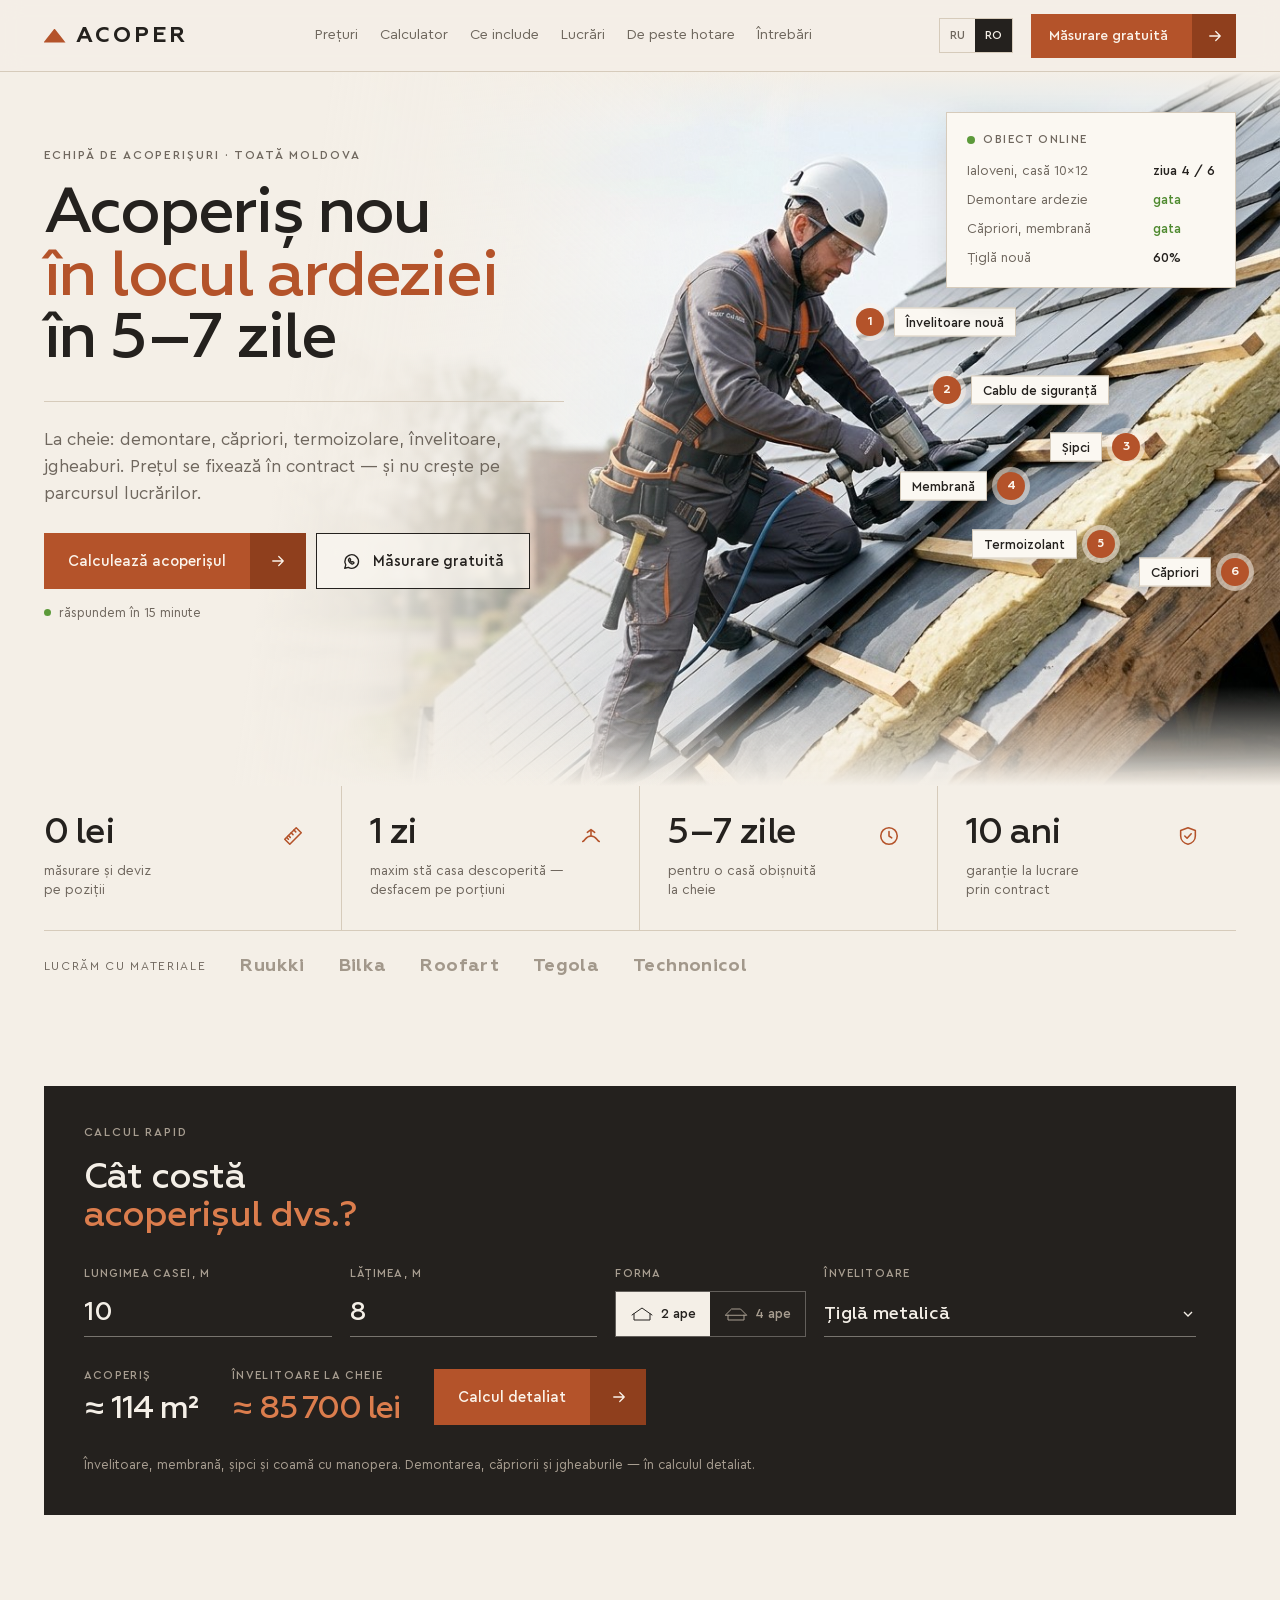
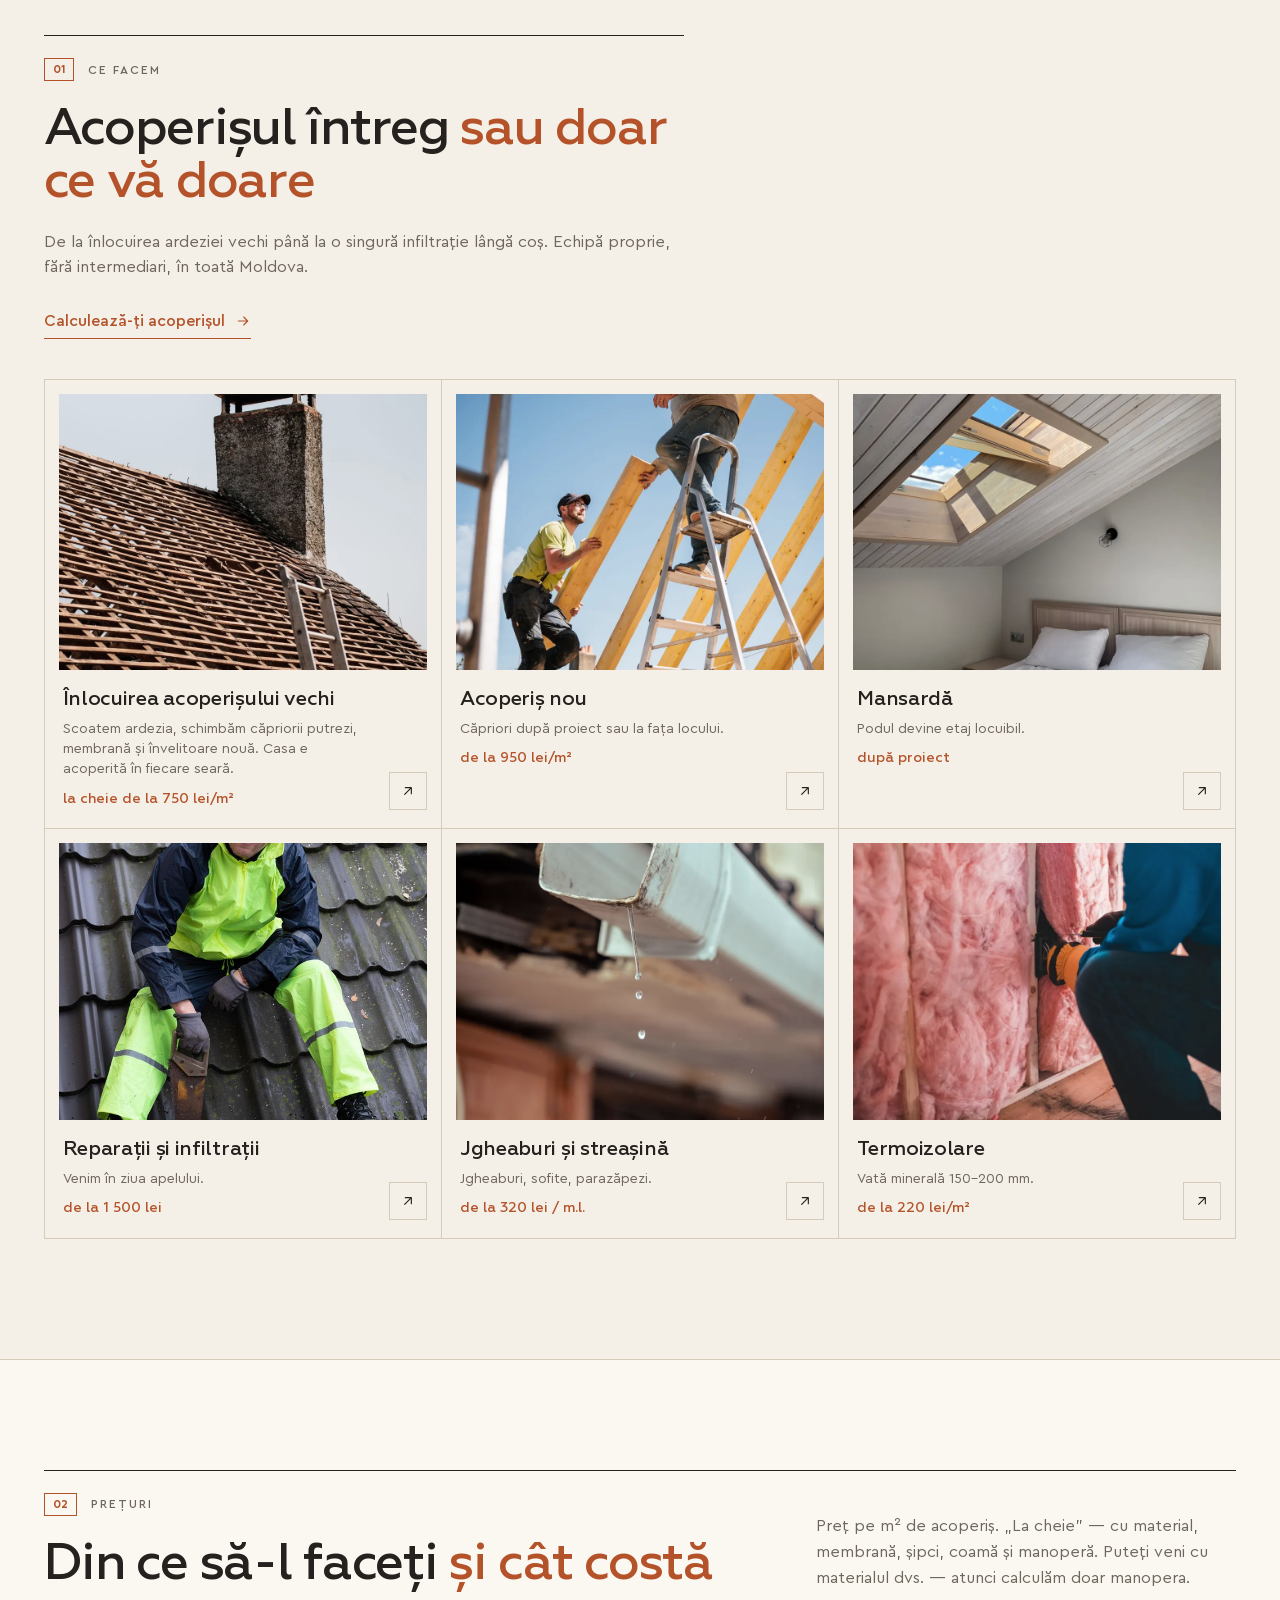
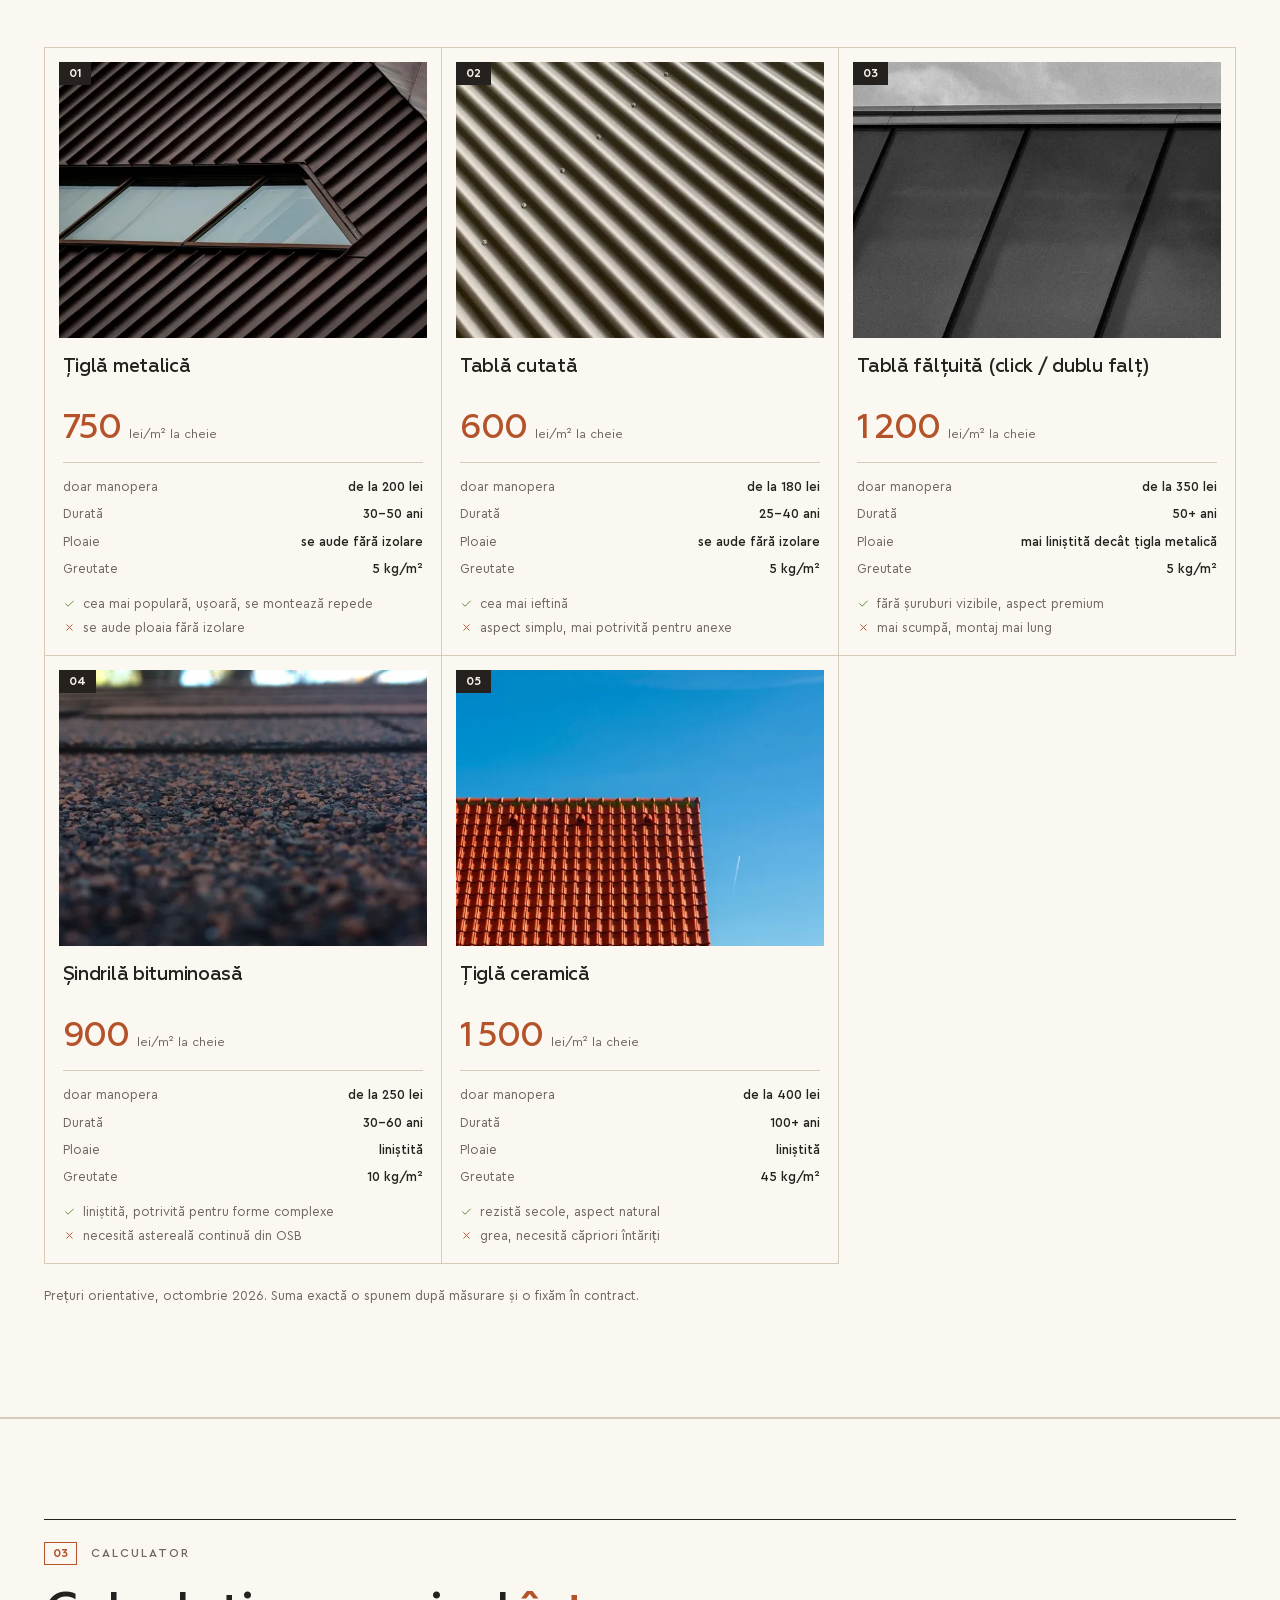
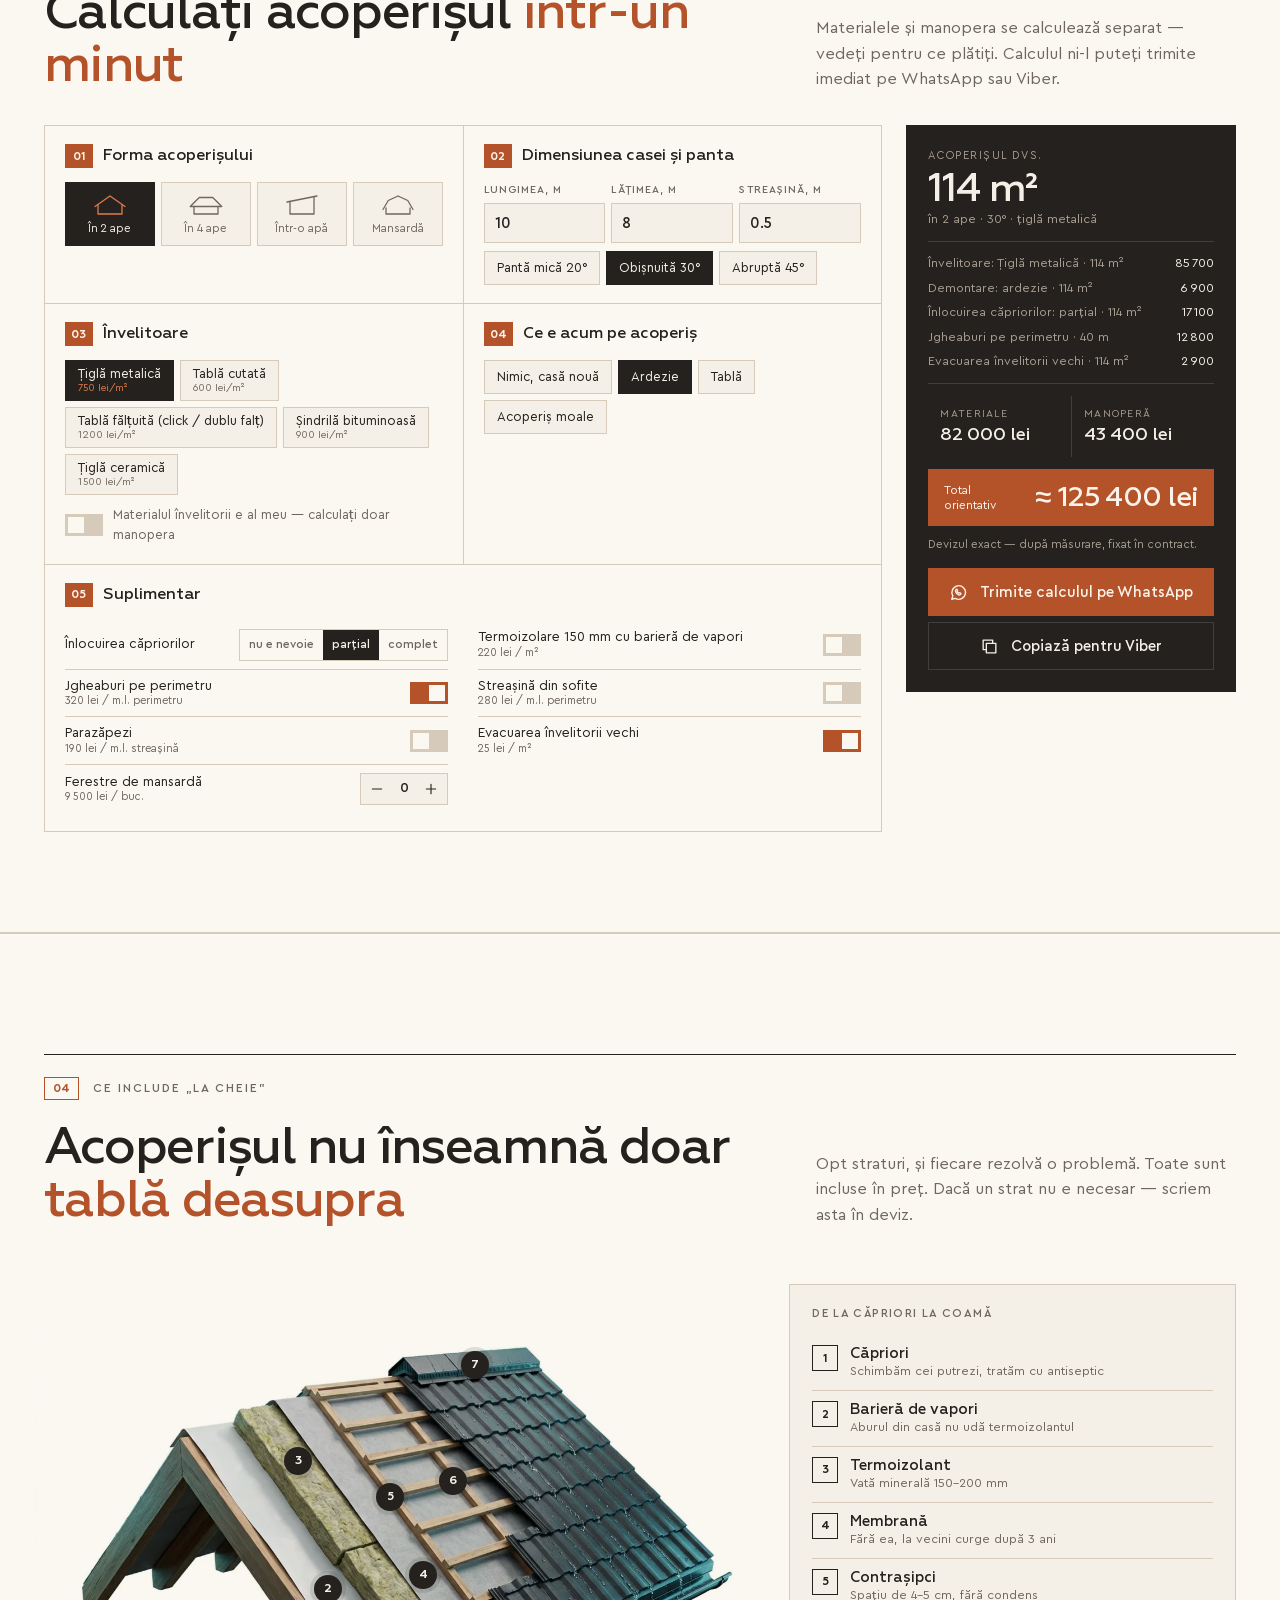
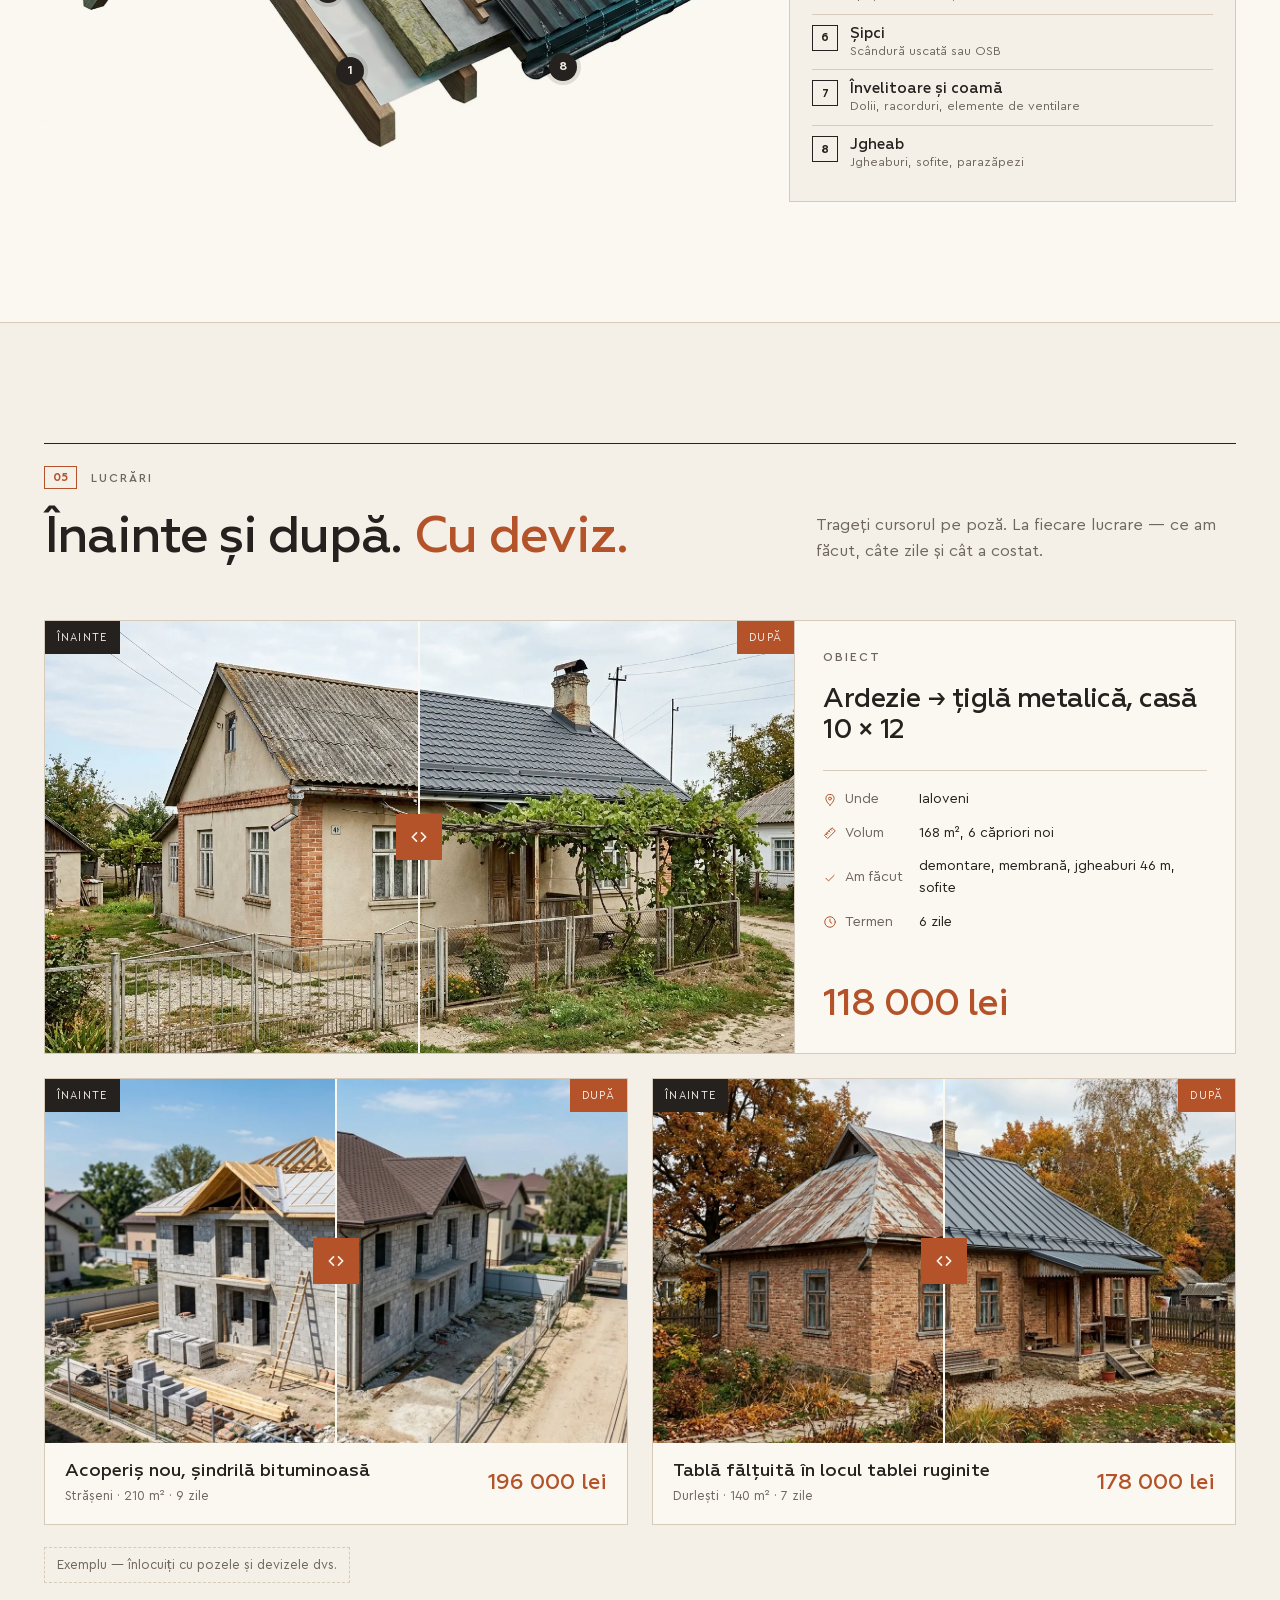
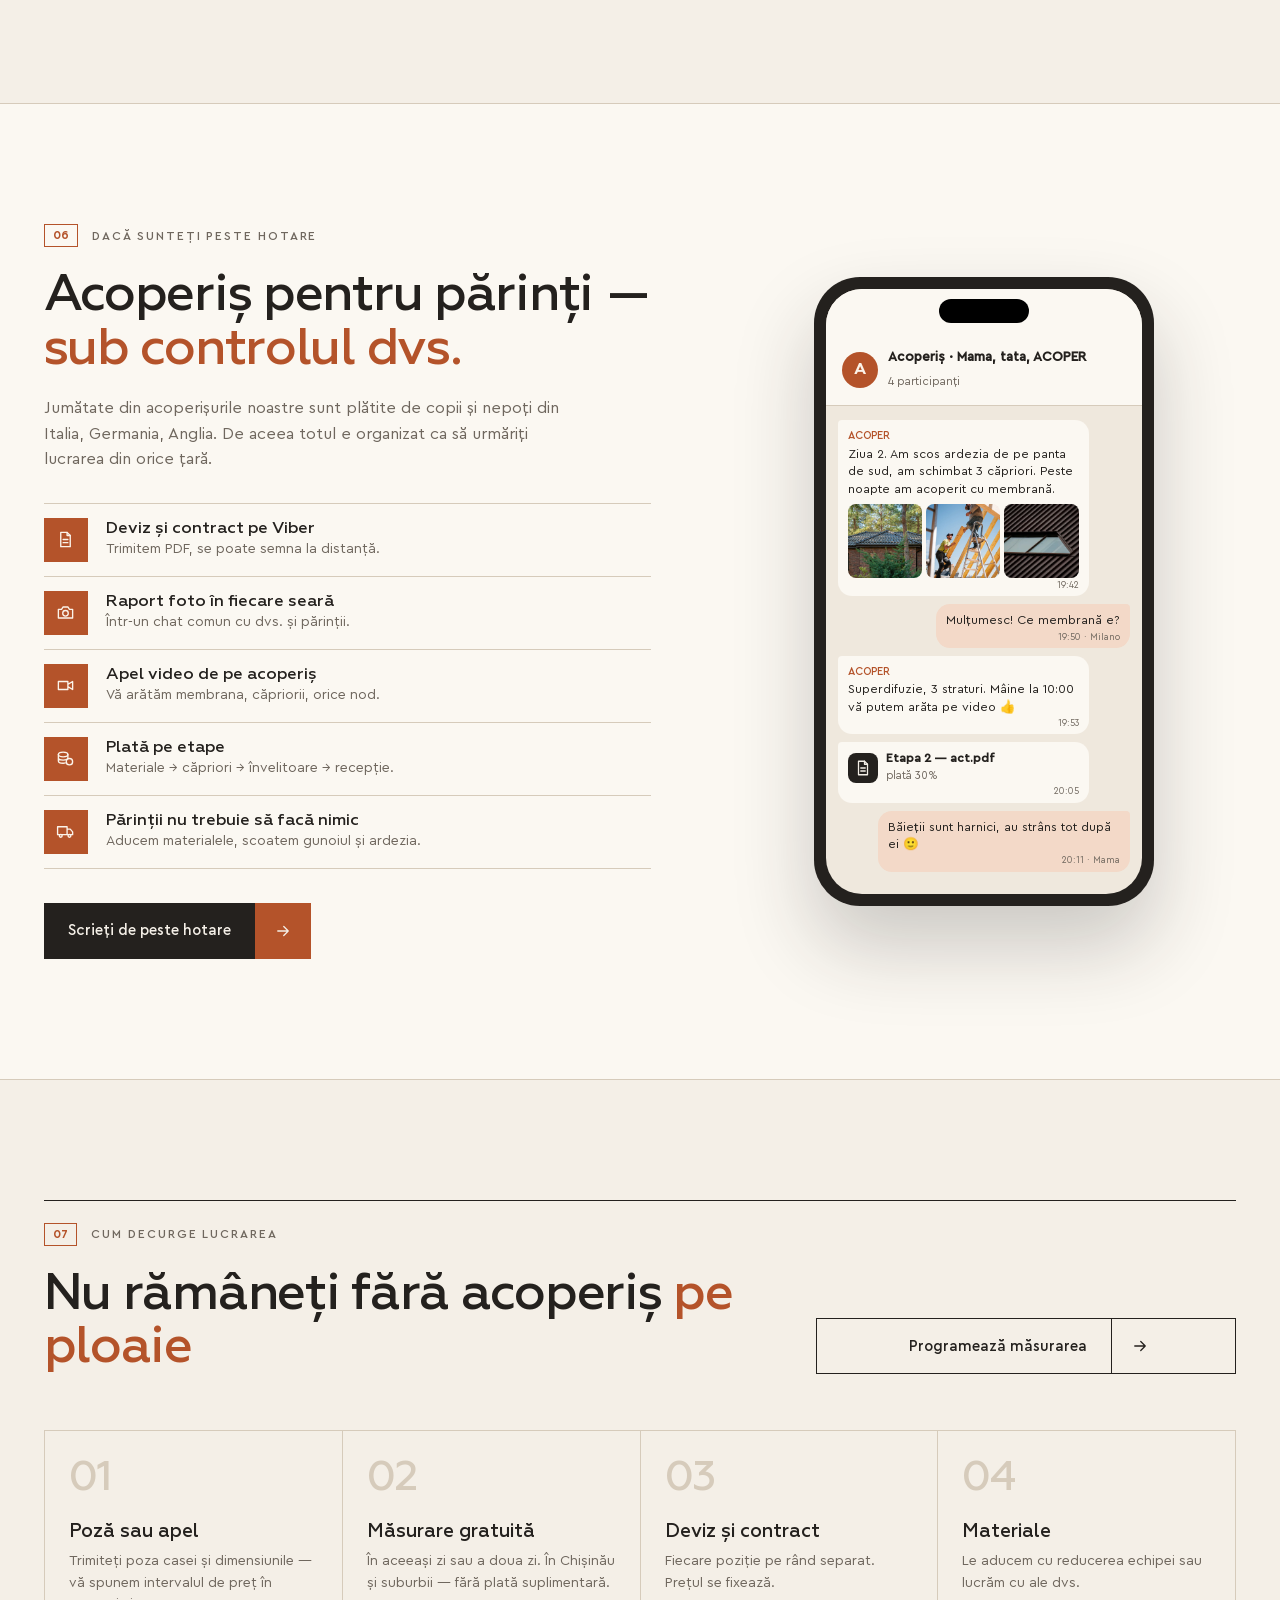
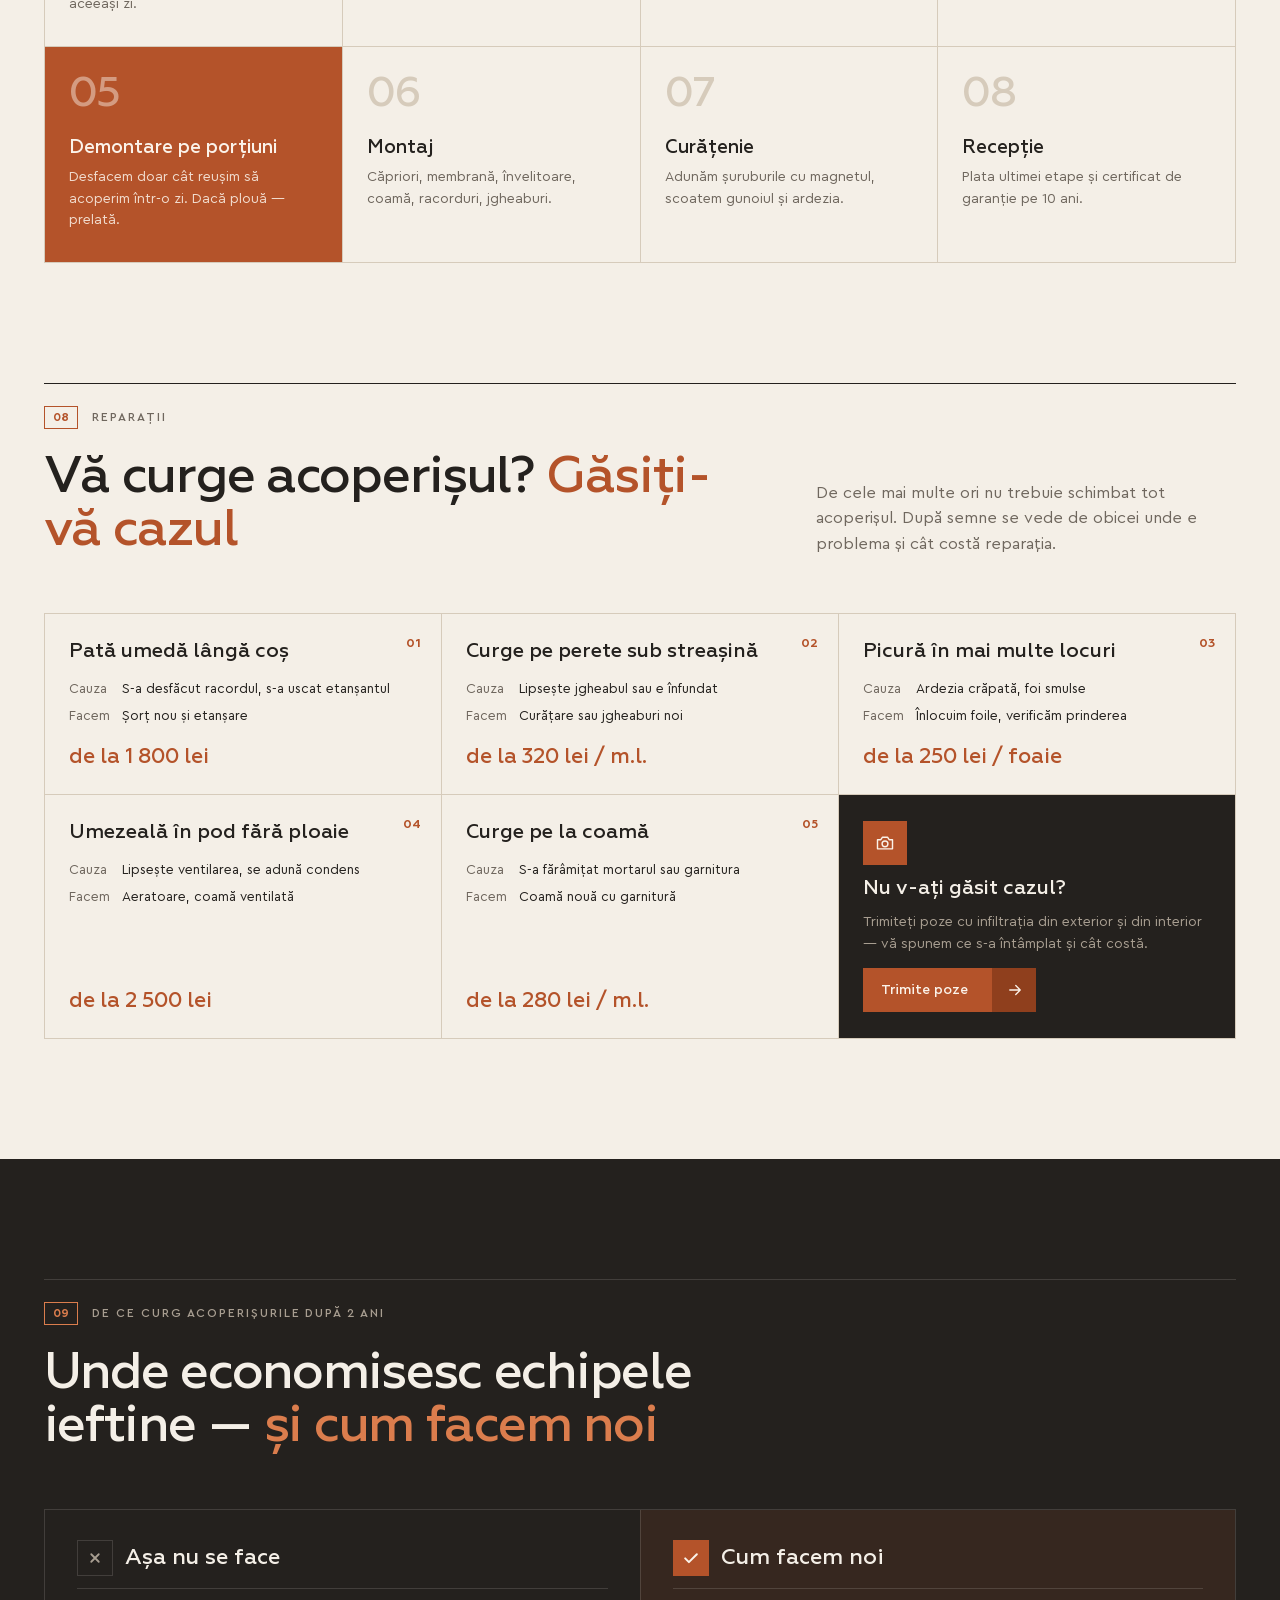
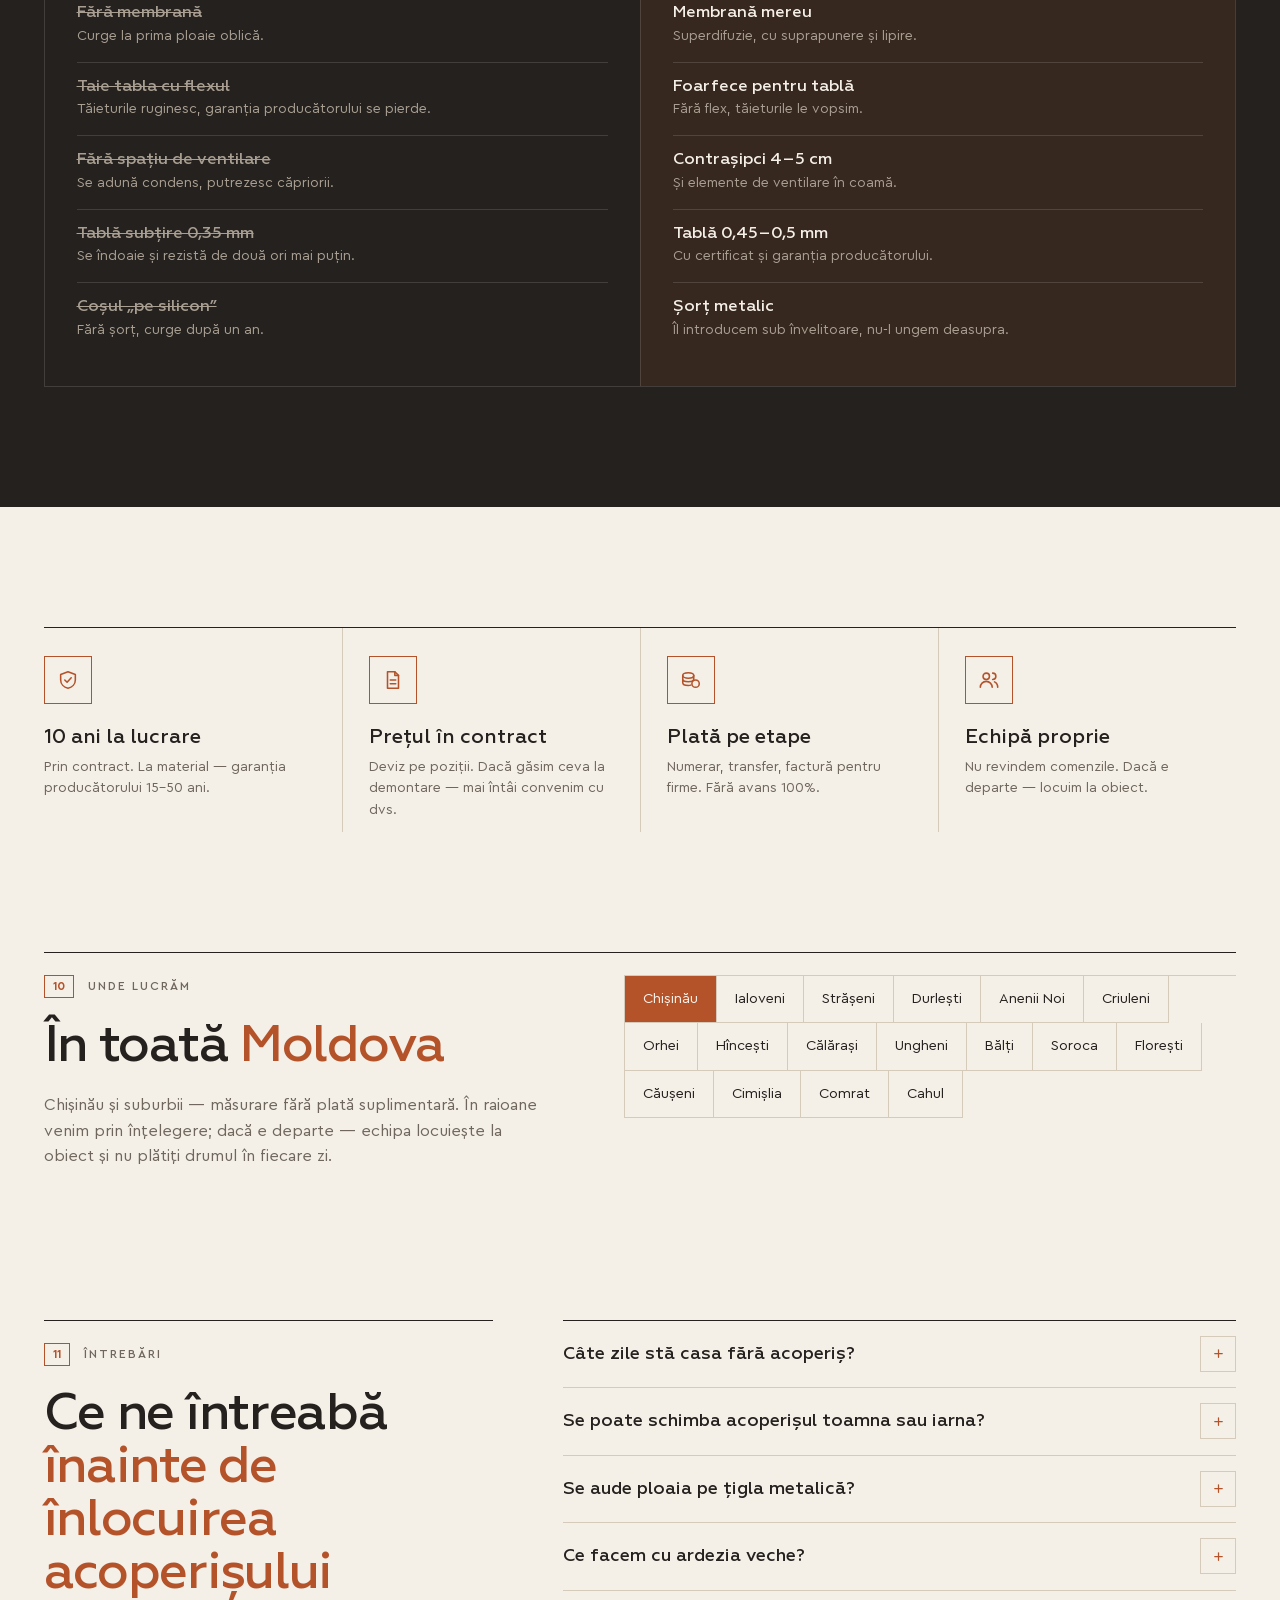
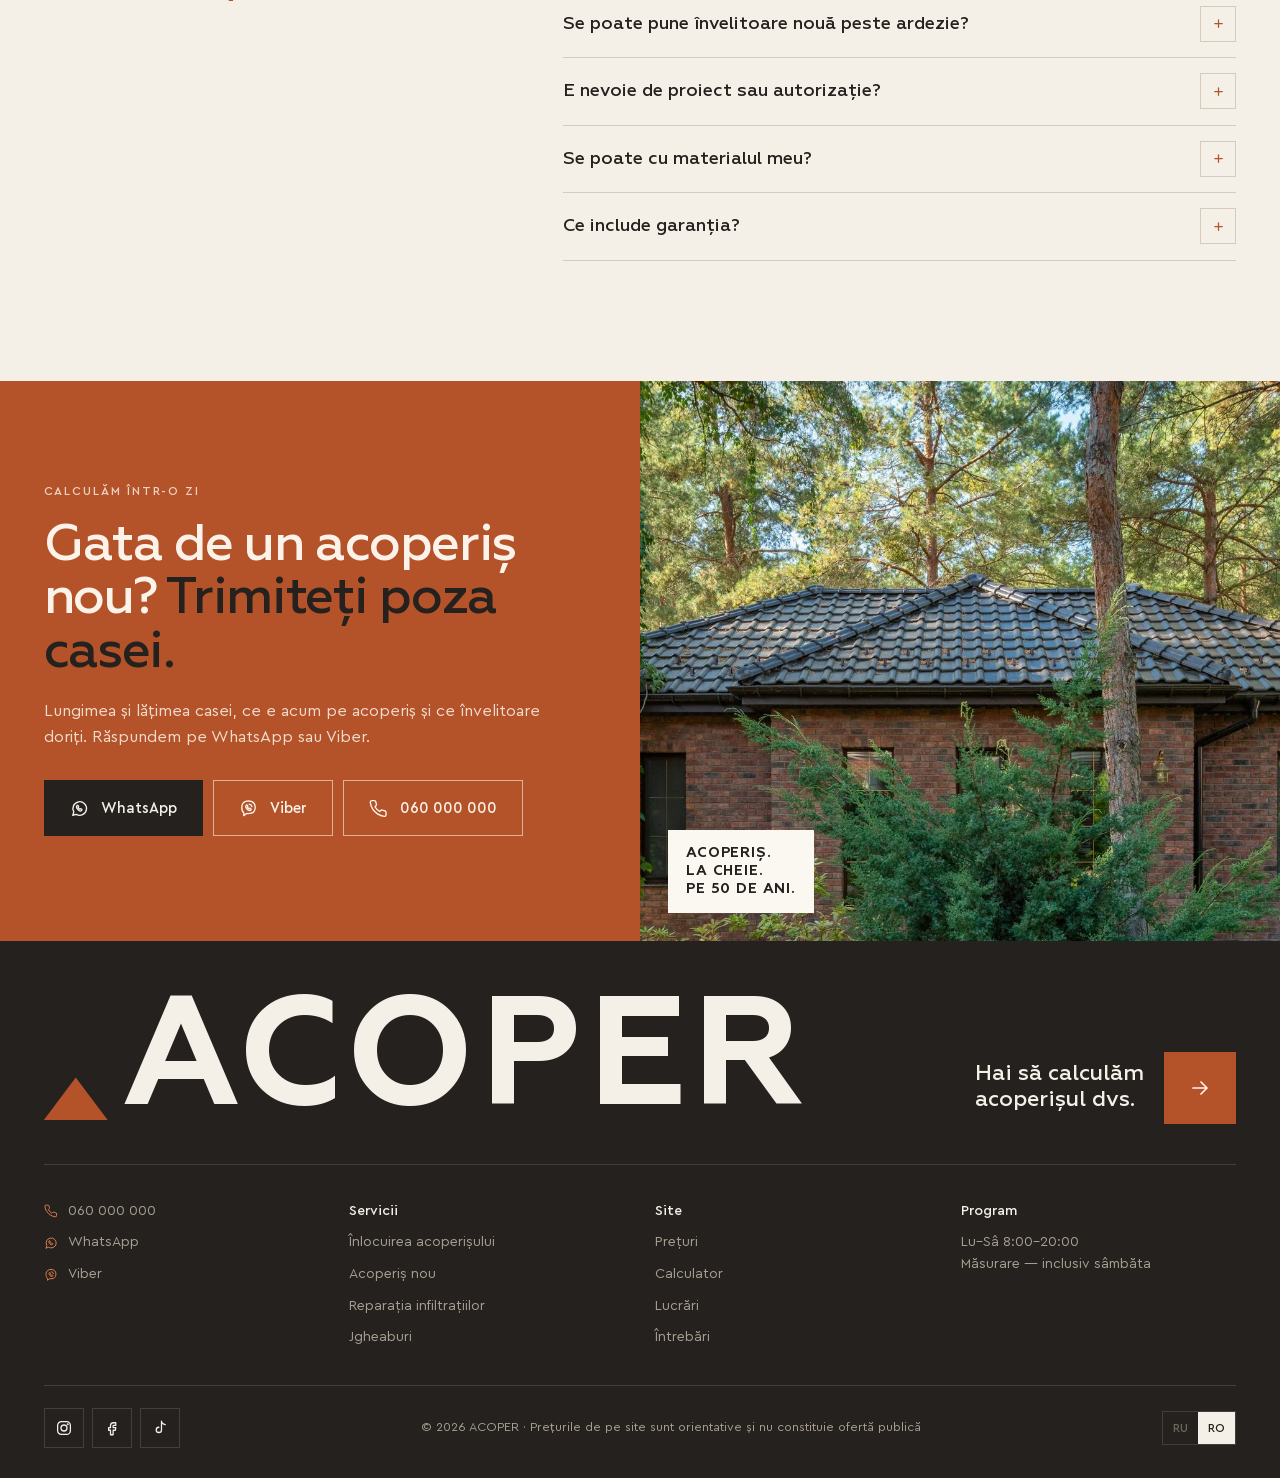
==== ro.html @ ff5a1521 "Add files via upload" ====
<!doctype html>
<html lang="ro">
<head>
<meta charset="utf-8">
<meta name="viewport" content="width=device-width,initial-scale=1">
<title>Acoperiș nou la cheie în 5–7 zile — ACOPER · 060 000 000</title>
<meta name="description" content="Acoperiș nou în locul ardeziei vechi: demontare, căpriori, termoizolare, țiglă metalică, tablă fălțuită sau șindrilă bituminoasă, jgheaburi. Preț fixat în contract, garanție 10 ani, lucrăm în toată Moldova. Calculați acoperișul pe site.">
<meta property="og:type" content="website">
<meta property="og:locale" content="ro_RO">
<meta property="og:title" content="Acoperiș nou în 5–7 zile — ACOPER">
<meta property="og:description" content="Calculați acoperișul pe site: forma, dimensiunea casei, învelitoarea. Preț la cheie în contract, raport foto zilnic, garanție 10 ani.">
<meta property="og:url" content="https://webonix-md.github.io/krovlya-v2/ro.html">
<meta property="og:image" content="https://webonix-md.github.io/krovlya-v2/img/og/og-square-ro.jpg">
<meta property="og:image:width" content="1200">
<meta property="og:image:height" content="1200">
<meta name="theme-color" content="#F4EFE7">
<link rel="icon" href="favicon.svg" type="image/svg+xml">
<link rel="alternate" hreflang="ru" href="index.html">
<link rel="alternate" hreflang="ro" href="ro.html">
<link rel="preload" href="fonts/Geometria-Medium.woff2" as="font" type="font/woff2" crossorigin>
<link rel="preload" href="fonts/CeraPro-Regular.woff2" as="font" type="font/woff2" crossorigin>
<link rel="preload" href="img/hero-house.jpg" as="image">
<link rel="stylesheet" href="style.css?v=7">
<script type="application/ld+json">
{"@context":"https://schema.org","@type":"RoofingContractor","name":"ACOPER","description":"Lucrări de acoperiș la cheie: înlocuirea acoperișului, acoperișuri noi, mansarde, jgheaburi. Toată Moldova","telephone":"+37360000000","priceRange":"de la 600 MDL/m²","areaServed":"Moldova","address":{"@type":"PostalAddress","addressLocality":"Chișinău","addressCountry":"MD"},"openingHours":"Mo-Sa 08:00-20:00"}
</script>
</head>
<body>

<!-- ============ ИКОНКИ ============ -->
<svg width="0" height="0" style="position:absolute" aria-hidden="true">
  <symbol id="i-arrow" viewBox="0 0 24 24"><path d="M5 12h14M13 6l6 6-6 6"/></symbol>
  <symbol id="i-ne" viewBox="0 0 24 24"><path d="M7 17L17 7M8 7h9v9"/></symbol>
  <symbol id="i-plus" viewBox="0 0 24 24"><path d="M12 5v14M5 12h14"/></symbol>
  <symbol id="i-minus" viewBox="0 0 24 24"><path d="M5 12h14"/></symbol>
  <symbol id="i-menu" viewBox="0 0 24 24"><path d="M4 8h16M4 16h16"/></symbol>
  <symbol id="i-check" viewBox="0 0 24 24"><path d="M5 12.5l4.5 4.5L19 7.5"/></symbol>
  <symbol id="i-x" viewBox="0 0 24 24"><path d="M7 7l10 10M17 7L7 17"/></symbol>
  <symbol id="i-play" viewBox="0 0 24 24"><path d="M8 5.5v13l10-6.5z"/></symbol>
  <symbol id="i-phone" viewBox="0 0 24 24"><path d="M21.5 16.9v3a2 2 0 0 1-2.2 2 19.8 19.8 0 0 1-8.6-3.1 19.5 19.5 0 0 1-6-6A19.8 19.8 0 0 1 1.6 4.2 2 2 0 0 1 3.6 2h3a2 2 0 0 1 2 1.7c.1.9.4 1.8.7 2.7a2 2 0 0 1-.5 2.1L7.5 9.8a16 16 0 0 0 6 6l1.3-1.3a2 2 0 0 1 2.1-.4c.9.3 1.8.6 2.7.7a2 2 0 0 1 1.9 2.1z"/></symbol>
  <symbol id="i-wa" viewBox="0 0 24 24"><path d="M3.5 20.5l1.3-4.2A8.6 8.6 0 1 1 8 19.5z"/><path d="M9 8.2c.3-.3.7-.3 1 0l.8 1.1c.2.3.2.7-.1 1l-.4.4c.4.9 1.2 1.7 2.1 2.1l.4-.4c.3-.3.7-.3 1-.1l1.1.8c.3.3.3.7 0 1l-.6.6c-.5.5-1.3.6-2 .3a7.4 7.4 0 0 1-4-4c-.3-.7-.2-1.5.3-2z"/></symbol>
  <symbol id="i-viber" viewBox="0 0 24 24"><path d="M12 2.5c5.2 0 8.5 2.4 8.5 8s-3.3 8-8.5 8c-.9 0-1.7-.1-2.5-.2L6 21v-3.5c-1.8-1.3-2.5-3.6-2.5-7 0-5.6 3.3-8 8.5-8z"/><path d="M9.3 7.7c.3-.3.7-.3 1 0l.8 1.1c.2.3.2.7-.1 1l-.4.4c.4.9 1.2 1.7 2.1 2.1l.4-.4c.3-.3.7-.3 1-.1l1.1.8c.3.3.3.7 0 1l-.6.6c-.5.5-1.3.6-2 .3a7.4 7.4 0 0 1-4-4c-.3-.7-.2-1.5.3-2zM13 6.4a4 4 0 0 1 3.3 3.3"/></symbol>
  <symbol id="i-ruler" viewBox="0 0 24 24"><path d="M3 15.5L15.5 3 21 8.5 8.5 21z"/><path d="M7 11.5l2 2M10 8.5l2 2M13 5.5l2 2M5.5 14l1.5 1.5"/></symbol>
  <symbol id="i-clock" viewBox="0 0 24 24"><circle cx="12" cy="12" r="9"/><path d="M12 7v5l3 2"/></symbol>
  <symbol id="i-shield" viewBox="0 0 24 24"><path d="M12 3l8 3v6c0 4.5-3.4 8-8 9-4.6-1-8-4.5-8-9V6z"/><path d="M8.5 12l2.5 2.5 4.5-5"/></symbol>
  <symbol id="i-tarp" viewBox="0 0 24 24"><path d="M3 18c3-1 3-6 9-6s6 5 9 6"/><path d="M12 12V5M8 8l4-3 4 3"/></symbol>
  <symbol id="i-doc" viewBox="0 0 24 24"><path d="M6 3h8l4 4v14H6z"/><path d="M14 3v4h4M9 12h6M9 16h6"/></symbol>
  <symbol id="i-coins" viewBox="0 0 24 24"><ellipse cx="9" cy="7" rx="6" ry="3"/><path d="M3 7v4c0 1.7 2.7 3 6 3s6-1.3 6-3V7M3 11v4c0 1.7 2.7 3 6 3 1 0 2-.1 2.8-.4"/><circle cx="17" cy="16" r="4"/></symbol>
  <symbol id="i-team" viewBox="0 0 24 24"><circle cx="9" cy="8" r="3.5"/><path d="M2.5 20a6.5 6.5 0 0 1 13 0M16 4.5a3.5 3.5 0 0 1 0 7M18 14a6.5 6.5 0 0 1 3.5 6"/></symbol>
  <symbol id="i-camera" viewBox="0 0 24 24"><path d="M3 8h4l2-3h6l2 3h4v11H3z"/><circle cx="12" cy="13" r="3.5"/></symbol>
  <symbol id="i-video" viewBox="0 0 24 24"><path d="M3 7h12v10H3zM15 10.5l6-3.5v10l-6-3.5"/></symbol>
  <symbol id="i-truck" viewBox="0 0 24 24"><path d="M2 6h12v10H2zM14 9h4l3 3.5V16h-7"/><circle cx="6" cy="17.5" r="1.8"/><circle cx="17" cy="17.5" r="1.8"/></symbol>
  <symbol id="i-copy" viewBox="0 0 24 24"><path d="M8 8h12v12H8z"/><path d="M16 8V4H4v12h4"/></symbol>
  <symbol id="i-pin" viewBox="0 0 24 24"><path d="M12 21s7-6.2 7-11.5a7 7 0 0 0-14 0C5 14.8 12 21 12 21z"/><circle cx="12" cy="9.5" r="2.5"/></symbol>
  <symbol id="i-insta" viewBox="0 0 24 24"><rect x="3.5" y="3.5" width="17" height="17" rx="5"/><circle cx="12" cy="12" r="4"/><circle cx="17" cy="7" r=".6"/></symbol>
  <symbol id="i-fb" viewBox="0 0 24 24"><path d="M14 8.5h3V5h-3a4 4 0 0 0-4 4v2.5H7.5V15H10v6h3.5v-6h3l.5-3.5h-3.5V9a.5.5 0 0 1 .5-.5z"/></symbol>
  <symbol id="i-tiktok" viewBox="0 0 24 24"><path d="M14 3v11.5a3.5 3.5 0 1 1-3.5-3.5M14 3c.5 2.7 2.3 4.3 5 4.5"/></symbol>
  <symbol id="r-gable" viewBox="0 0 48 32"><path d="M4 18L24 4l20 14"/><path d="M8 15.5V28h32V15.5"/></symbol>
  <symbol id="r-hip" viewBox="0 0 48 32"><path d="M3 18L15 6h18l12 12z"/><path d="M8 18v10h32V18"/></symbol>
  <symbol id="r-mono" viewBox="0 0 48 32"><path d="M4 12L44 4"/><path d="M8 11.2V28h32V5.8"/></symbol>
  <symbol id="r-mansard" viewBox="0 0 48 32"><path d="M4 22l7-12 13-6 13 6 7 12"/><path d="M8 20v8h32v-8"/></symbol>
</svg>

<!-- ============ ШАПКА ============ -->
<header class="hdr" id="top">
  <div class="hdr__in">
    <a class="logo" href="#top" aria-label="ACOPER — pagina principală">ACOPER<i></i></a>
    <nav class="nav" id="nav" aria-label="Meniu">
      <a href="#prices">Prețuri</a>
      <a href="#calc">Calculator</a>
      <a href="#pie">Ce include</a>
      <a href="#works">Lucrări</a>
      <a href="#abroad">De peste hotare</a>
      <a href="#faq">Întrebări</a>
    </nav>
    <div class="hdr__act">
      <div class="lang"><a href="index.html" hreflang="ru">RU</a><a class="is-on" href="ro.html" hreflang="ro">RO</a></div>
      <a class="hdr__tel" href="tel:+37360000000"><svg><use href="#i-phone"/></svg>060 000 000</a>
      <a class="btn btn--lime btn--sm hdr__cta" data-wa="hero" href="https://wa.me/37360000000" target="_blank" rel="noopener">Măsurare gratuită<span class="btn__ic"><svg><use href="#i-arrow"/></svg></span></a>
      <button class="burger" id="burger" aria-label="Meniu" aria-expanded="false"><svg><use href="#i-menu"/></svg></button>
    </div>
  </div>
</header>

<main>

<!-- ============ 1. ПЕРВЫЙ ЭКРАН ============ -->
<section class="hero" id="hero">
  <div class="hero__media">
    <figure class="hero__img">
      <img src="img/hero-house.jpg" width="1376" height="768" alt="Acoperișar asigurat montează învelitoarea nouă; se văd șipcile, termoizolantul și căpriorii">
    </figure>
    <svg class="hero__lines" aria-hidden="true"></svg>
    <div class="hero__top">
      <div class="hero__l">
        <p class="kick">Echipă de acoperișuri · toată Moldova</p>
        <h1 class="hero__title">Acoperiș nou <em>în locul ardeziei</em> în 5–7 zile</h1>
      </div>
      <div class="hero__r">
        <p class="hero__sub">La cheie: demontare, căpriori, termoizolare, învelitoare, jgheaburi. Prețul se fixează în contract — și nu crește pe parcursul lucrărilor.</p>
        <div class="hero__btns">
          <a class="btn btn--terra" href="#calc">Calculează acoperișul<span class="btn__ic"><svg><use href="#i-arrow"/></svg></span></a>
          <a class="btn btn--line" data-wa="hero" href="https://wa.me/37360000000" target="_blank" rel="noopener"><svg><use href="#i-wa"/></svg>Măsurare gratuită</a>
        </div>
        <p class="hero__note">răspundem în 15 minute</p>
      </div>
    </div>
    <div class="glass glass--status" aria-hidden="true">
    <p class="glass__hd"><i></i>Obiect online</p>
    <dl>
      <dt>Ialoveni, casă 10×12</dt><dd>ziua 4 / 6</dd>
      <dt>Demontare ardezie</dt><dd class="ok">gata</dd>
      <dt>Căpriori, membrană</dt><dd class="ok">gata</dd>
      <dt>Țiglă nouă</dt><dd>60%</dd>
    </dl>
  </div>
  </div>

  <div class="wrap">
    <ol class="legend">
      <li class="callout" data-x="68" data-y="35"><b>1</b><strong>Învelitoare nouă</strong></li>
      <li class="callout" data-x="74" data-y="44.5"><b>2</b><strong>Cablu de siguranță</strong></li>
      <li class="callout" data-x="88" data-y="52.5"><b>3</b><strong>Șipci</strong></li>
      <li class="callout" data-x="79" data-y="58"><b>4</b><strong>Membrană</strong></li>
      <li class="callout" data-x="86" data-y="66"><b>5</b><strong>Termoizolant</strong></li>
      <li class="callout" data-x="96.5" data-y="70"><b>6</b><strong>Căpriori</strong></li>
    </ol>
    <div class="stats">
      <div class="stat"><span class="stat__ic"><svg><use href="#i-ruler"/></svg></span><b>0 lei</b><small>măsurare și deviz<br>pe poziții</small></div>
      <div class="stat"><span class="stat__ic"><svg><use href="#i-tarp"/></svg></span><b>1 zi</b><small>maxim stă casa descoperită —<br>desfacem pe porțiuni</small></div>
      <div class="stat"><span class="stat__ic"><svg><use href="#i-clock"/></svg></span><b>5–7 zile</b><small>pentru o casă obișnuită<br>la cheie</small></div>
      <div class="stat"><span class="stat__ic"><svg><use href="#i-shield"/></svg></span><b>10 ani</b><small>garanție la lucrare<br>prin contract</small></div>
    </div>
    <div class="hero__brands"><span>Lucrăm cu materiale</span><b>Ruukki</b><b>Bilka</b><b>Roofart</b><b>Tegola</b><b>Technonicol</b></div>
  </div>
</section>

<!-- ============ МИНИ-РАСЧЁТ ============ -->
<section class="quick" aria-label="Calcul rapid">
  <div class="wrap">
    <div class="quick__card" id="qcalc">
      <div class="quick__t">
        <p class="kick kick--dark">Calcul rapid</p>
        <h2>Cât costă <em>acoperișul dvs.?</em></h2>
      </div>
      <div class="quick__f">
        <label class="fld"><span>Lungimea casei, m</span><input type="number" id="qL" value="10" min="4" max="40" step="0.5" inputmode="decimal"></label>
        <label class="fld"><span>Lățimea, m</span><input type="number" id="qW" value="8" min="4" max="30" step="0.5" inputmode="decimal"></label>
        <div class="fld"><span>Forma</span>
          <div class="seg" role="radiogroup" aria-label="Forma acoperișului">
            <button type="button" class="is-on" data-qshape="gable" aria-pressed="true"><svg><use href="#r-gable"/></svg>2 ape</button>
            <button type="button" data-qshape="hip" aria-pressed="false"><svg><use href="#r-hip"/></svg>4 ape</button>
          </div>
        </div>
        <label class="fld fld--sel"><span>Învelitoare</span><select id="qCov"></select></label>
      </div>
      <div class="quick__res">
        <div><span>Acoperiș</span><b id="qArea">≈ 114 m²</b></div>
        <div class="quick__sum"><span>Învelitoare la cheie</span><b id="qSum">≈ 85 700 lei</b></div>
        <a class="btn btn--dark" href="#calc">Calcul detaliat<span class="btn__ic"><svg><use href="#i-arrow"/></svg></span></a>
      </div>
      <p class="quick__note">Învelitoare, membrană, șipci și coamă cu manopera. Demontarea, căpriorii și jgheaburile — în calculul detaliat.</p>
    </div>
  </div>
</section>

<!-- ============ 3. ЧТО ДЕЛАЕМ ============ -->
<section class="sec" id="services">
  <div class="wrap svc">
    <div class="svc__intro">
      <p class="kick kick--dark">Ce facem</p>
      <h2 class="h2">Acoperișul întreg <em>sau doar ce vă doare</em></h2>
      <p class="lead">De la înlocuirea ardeziei vechi până la o singură infiltrație lângă coș. Echipă proprie, fără intermediari, în toată Moldova.</p>
      <a class="link" href="#calc">Calculează-ți acoperișul<svg><use href="#i-arrow"/></svg></a>
    </div>
    <div class="svc__grid">
      <article class="card card--big"><img src="img/svc-repair.webp" alt="Acoperiș vechi din țiglă cu coș, în timpul reparației" loading="lazy" width="900" height="700"><div class="card__b"><h3>Înlocuirea acoperișului vechi</h3><p>Scoatem ardezia, schimbăm căpriorii putrezi, membrană și învelitoare nouă. Casa e acoperită în fiecare seară.</p><span class="card__price">la cheie de la 750 lei/m²</span></div><span class="card__go"><svg><use href="#i-ne"/></svg></span></article>
      <article class="card"><img src="img/svc-new.webp" alt="Montarea căpriorilor la o casă nouă" loading="lazy" width="900" height="1100"><div class="card__b"><h3>Acoperiș nou</h3><p>Căpriori după proiect sau la fața locului.</p><span class="card__price">de la 950 lei/m²</span></div><span class="card__go"><svg><use href="#i-ne"/></svg></span></article>
      <article class="card"><img src="img/svc-mansard.webp" alt="Mansardă cu fereastră de mansardă" loading="lazy" width="900" height="700"><div class="card__b"><h3>Mansardă</h3><p>Podul devine etaj locuibil.</p><span class="card__price">după proiect</span></div><span class="card__go"><svg><use href="#i-ne"/></svg></span></article>
      <article class="card"><img src="img/svc-replace.jpg" alt="Acoperiș vechi din țiglă cu coș, în timpul reparației" loading="lazy" width="900" height="700"><div class="card__b"><h3>Reparații și infiltrații</h3><p>Venim în ziua apelului.</p><span class="card__price">de la 1 500 lei</span></div><span class="card__go"><svg><use href="#i-ne"/></svg></span></article>
      <article class="card"><img src="img/svc-gutters.webp" alt="Jgheab sub marginea acoperișului" loading="lazy" width="900" height="1100"><div class="card__b"><h3>Jgheaburi și streașină</h3><p>Jgheaburi, sofite, parazăpezi.</p><span class="card__price">de la 320 lei / m.l.</span></div><span class="card__go"><svg><use href="#i-ne"/></svg></span></article>
      <article class="card"><img src="img/svc-insulation.webp" alt="Montarea termoizolantului între grinzi" loading="lazy" width="900" height="700"><div class="card__b"><h3>Termoizolare</h3><p>Vată minerală 150–200 mm.</p><span class="card__price">de la 220 lei/m²</span></div><span class="card__go"><svg><use href="#i-ne"/></svg></span></article>
    </div>
  </div>
</section>

<!-- ============ 4. ПОКРЫТИЯ ============ -->
<section class="panel panel--light sec sec--prices" id="prices">
  <div class="wrap wrap--full">
    <div class="head">
      <div><p class="kick kick--dark">Prețuri</p><h2 class="h2">Din ce să-l faceți <em>și cât costă</em></h2></div>
      <p class="lead">Preț pe m² de acoperiș. „La cheie” — cu material, membrană, șipci, coamă și manoperă. Puteți veni cu materialul dvs. — atunci calculăm doar manopera.</p>
    </div>
    <div class="cmp" id="cmp"></div>
    <p class="note">Prețuri orientative, octombrie 2026. Suma exactă o spunem după măsurare și o fixăm în contract.</p>
  </div>
</section>

<!-- ============ 5. КАЛЬКУЛЯТОР ============ -->
<section class="panel panel--light sec sec--calc" id="calc">
  <div class="wrap">
    <div class="head">
      <div><p class="kick kick--dark">Calculator</p><h2 class="h2">Calculați acoperișul <em>într-un minut</em></h2></div>
      <p class="lead">Materialele și manopera se calculează separat — vedeți pentru ce plătiți. Calculul ni-l puteți trimite imediat pe WhatsApp sau Viber.</p>
    </div>
    <div class="calc">
      <div class="calc__form">
        <div class="cstep">
          <p class="cstep__t"><b>01</b>Forma acoperișului</p>
          <div class="shapes" role="radiogroup" aria-label="Forma acoperișului">
            <button type="button" class="shape is-on" data-shape="gable" aria-pressed="true"><svg><use href="#r-gable"/></svg><span>În 2 ape</span></button>
            <button type="button" class="shape" data-shape="hip" aria-pressed="false"><svg><use href="#r-hip"/></svg><span>În 4 ape</span></button>
            <button type="button" class="shape" data-shape="mono" aria-pressed="false"><svg><use href="#r-mono"/></svg><span>Într-o apă</span></button>
            <button type="button" class="shape" data-shape="mansard" aria-pressed="false"><svg><use href="#r-mansard"/></svg><span>Mansardă</span></button>
          </div>
        </div>
        <div class="cstep">
          <p class="cstep__t"><b>02</b>Dimensiunea casei și panta</p>
          <div class="cgrid">
            <label class="fld"><span>Lungimea, m</span><input type="number" id="cL" value="10" min="4" max="40" step="0.5" inputmode="decimal"></label>
            <label class="fld"><span>Lățimea, m</span><input type="number" id="cW" value="8" min="4" max="30" step="0.5" inputmode="decimal"></label>
            <label class="fld"><span>Streașină, m</span><input type="number" id="cO" value="0.5" min="0" max="1.2" step="0.1" inputmode="decimal"></label>
          </div>
          <div class="chips" id="slopes" role="radiogroup" aria-label="Panta acoperișului"></div>
        </div>
        <div class="cstep">
          <p class="cstep__t"><b>03</b>Învelitoare</p>
          <div class="chips" id="covs" role="radiogroup" aria-label="Învelitoare"></div>
          <label class="tgl"><input type="checkbox" id="ownMat"><span></span>Materialul învelitorii e al meu — calculați doar manopera</label>
        </div>
        <div class="cstep">
          <p class="cstep__t"><b>04</b>Ce e acum pe acoperiș</p>
          <div class="chips" id="olds" role="radiogroup" aria-label="Ce e acum pe acoperiș"></div>
        </div>
        <div class="cstep cstep--wide">
          <p class="cstep__t"><b>05</b>Suplimentar</p>
          <div class="opts" id="opts"></div>
        </div>
      </div>
      <aside class="calc__res" aria-live="polite">
        <div class="bill">
          <div class="bill__top">
            <span class="bill__cap">Acoperișul dvs.</span>
            <b class="bill__area" id="rArea">114 m²</b>
            <span class="bill__meta" id="rMeta">în 2 ape · 30° · țiglă metalică</span>
          </div>
          <ul class="bill__lines" id="rLines"></ul>
          <div class="bill__split">
            <div><span>Materiale</span><b id="rMat">—</b></div>
            <div><span>Manoperă</span><b id="rWork">—</b></div>
          </div>
          <div class="bill__sum"><span>Total orientativ</span><b id="rSum">—</b></div>
          <p class="bill__note" id="rNote">Devizul exact — după măsurare, fixat în contract.</p>
          <a class="btn btn--lime btn--full" id="sendWa" href="https://wa.me/37360000000" target="_blank" rel="noopener"><svg><use href="#i-wa"/></svg>Trimite calculul pe WhatsApp</a>
          <button type="button" class="btn btn--ghost btn--full" id="copyCalc"><svg><use href="#i-copy"/></svg><span>Copiază pentru Viber</span></button>
        </div>
      </aside>
    </div>
  </div>
</section>

<!-- ============ 6. КРОВЕЛЬНЫЙ ПИРОГ ============ -->
<section class="panel panel--light panel--pie sec" id="pie">
  <div class="wrap">
    <div class="head">
      <div><p class="kick kick--dark">Ce include „la cheie”</p><h2 class="h2">Acoperișul nu înseamnă doar <em>tablă deasupra</em></h2></div>
      <p class="lead">Opt straturi, și fiecare rezolvă o problemă. Toate sunt incluse în preț. Dacă un strat nu e necesar — scriem asta în deviz.</p>
    </div>
    <div class="pie" id="pieStage">
      <svg class="pie__lines" aria-hidden="true"></svg>
      <figure class="pie__img"><img src="img/pie-cutaway.webp" width="1312" height="816" alt="Acoperiș în secțiune: căpriori, barieră de vapori, termoizolant, membrană, șipci, țiglă metalică" loading="lazy"></figure>
      <div class="glass glass--layers">
        <p class="glass__hd">De la căpriori la coamă</p>
        <ol class="layers">
          <li class="layer" data-x="43" data-y="78"><b>1</b><div><strong>Căpriori</strong><p>Schimbăm cei putrezi, tratăm cu antiseptic</p></div></li>
          <li class="layer" data-x="40" data-y="60"><b>2</b><div><strong>Barieră de vapori</strong><p>Aburul din casă nu udă termoizolantul</p></div></li>
          <li class="layer" data-x="36" data-y="32"><b>3</b><div><strong>Termoizolant</strong><p>Vată minerală 150–200 mm</p></div></li>
          <li class="layer" data-x="53" data-y="57"><b>4</b><div><strong>Membrană</strong><p>Fără ea, la vecini curge după 3 ani</p></div></li>
          <li class="layer" data-x="48.5" data-y="40"><b>5</b><div><strong>Contrașipci</strong><p>Spațiu de 4–5 cm, fără condens</p></div></li>
          <li class="layer" data-x="57" data-y="36.5"><b>6</b><div><strong>Șipci</strong><p>Scândură uscată sau OSB</p></div></li>
          <li class="layer" data-x="60" data-y="11"><b>7</b><div><strong>Învelitoare și coamă</strong><p>Dolii, racorduri, elemente de ventilare</p></div></li>
          <li class="layer" data-x="72" data-y="77"><b>8</b><div><strong>Jgheab</strong><p>Jgheaburi, sofite, parazăpezi</p></div></li>
        </ol>
      </div>
    </div>
  </div>
</section>

<!-- ============ 7. РАБОТЫ ============ -->
<section class="sec" id="works">
  <div class="wrap">
    <div class="head">
      <div><p class="kick kick--dark">Lucrări</p><h2 class="h2">Înainte și după. <em>Cu deviz.</em></h2></div>
      <p class="lead">Trageți cursorul pe poză. La fiecare lucrare — ce am făcut, câte zile și cât a costat.</p>
    </div>
    <div class="works">
      <article class="work work--big">
        <div class="ba" style="--p:50%">
          <img src="img/work-1-after.webp" alt="Casa după înlocuirea ardeziei cu țiglă metalică și jgheaburi noi" loading="lazy" width="1376" height="768">
          <img class="ba__before" src="img/work-1-before.webp" alt="Aceeași casă cu acoperișul vechi din ardezie" loading="lazy" width="1376" height="768">
          <span class="ba__tag ba__tag--l">Înainte</span><span class="ba__tag ba__tag--r">După</span>
          <input class="ba__range" type="range" min="0" max="100" value="50" aria-label="Comparați înainte și după">
          <span class="ba__handle" aria-hidden="true"></span>
        </div>
        <div class="work__spec">
          <p class="kick kick--dark">Obiect</p>
          <h3>Ardezie → țiglă metalică, casă 10 × 12</h3>
          <dl>
            <dt><svg><use href="#i-pin"/></svg>Unde</dt><dd>Ialoveni</dd>
            <dt><svg><use href="#i-ruler"/></svg>Volum</dt><dd>168 m², 6 căpriori noi</dd>
            <dt><svg><use href="#i-check"/></svg>Am făcut</dt><dd>demontare, membrană, jgheaburi 46 m, sofite</dd>
            <dt><svg><use href="#i-clock"/></svg>Termen</dt><dd>6 zile</dd>
          </dl>
          <p class="work__price">118 000 lei</p>
        </div>
      </article>
      <article class="work">
        <div class="ba" style="--p:50%">
          <img src="img/work-2-after.webp" alt="Casă cu etaj și acoperiș nou în 4 ape din șindrilă bituminoasă maro" loading="lazy" width="1376" height="768">
          <img class="ba__before" src="img/work-2-before.webp" alt="Aceeași casă cu căpriorii, înainte de lucrări" loading="lazy" width="1376" height="768">
          <span class="ba__tag ba__tag--l">Înainte</span><span class="ba__tag ba__tag--r">După</span>
          <input class="ba__range" type="range" min="0" max="100" value="50" aria-label="Comparați înainte și după">
          <span class="ba__handle" aria-hidden="true"></span>
        </div>
        <div class="work__row"><div><h3>Acoperiș nou, șindrilă bituminoasă</h3><p>Strășeni · 210 m² · 9 zile</p></div><b>196 000 lei</b></div>
      </article>
      <article class="work">
        <div class="ba" style="--p:50%">
          <img src="img/work-3-after.webp" alt="Casă din cărămidă cu acoperiș nou din tablă fălțuită" loading="lazy" width="1376" height="768">
          <img class="ba__before" src="img/work-3-before.webp" alt="Aceeași casă cu acoperișul vechi ruginit" loading="lazy" width="1376" height="768">
          <span class="ba__tag ba__tag--l">Înainte</span><span class="ba__tag ba__tag--r">După</span>
          <input class="ba__range" type="range" min="0" max="100" value="50" aria-label="Comparați înainte și după">
          <span class="ba__handle" aria-hidden="true"></span>
        </div>
        <div class="work__row"><div><h3>Tablă fălțuită în locul tablei ruginite</h3><p>Durlești · 140 m² · 7 zile</p></div><b>178 000 lei</b></div>
      </article>
    </div>
    <p class="note note--tag">Exemplu — înlocuiți cu pozele și devizele dvs.</p>
  </div>
</section>

<!-- ============ 8. ЗА ГРАНИЦЕЙ ============ -->
<section class="panel panel--light sec" id="abroad">
  <div class="wrap abroad">
    <div>
      <p class="kick kick--dark">Dacă sunteți peste hotare</p>
      <h2 class="h2">Acoperiș pentru părinți — <em>sub controlul dvs.</em></h2>
      <p class="lead lead--flush">Jumătate din acoperișurile noastre sunt plătite de copii și nepoți din Italia, Germania, Anglia. De aceea totul e organizat ca să urmăriți lucrarea din orice țară.</p>
      <ul class="feat">
        <li><span class="stat__ic"><svg><use href="#i-doc"/></svg></span><div><strong>Deviz și contract pe Viber</strong><p>Trimitem PDF, se poate semna la distanță.</p></div></li>
        <li><span class="stat__ic"><svg><use href="#i-camera"/></svg></span><div><strong>Raport foto în fiecare seară</strong><p>Într-un chat comun cu dvs. și părinții.</p></div></li>
        <li><span class="stat__ic"><svg><use href="#i-video"/></svg></span><div><strong>Apel video de pe acoperiș</strong><p>Vă arătăm membrana, căpriorii, orice nod.</p></div></li>
        <li><span class="stat__ic"><svg><use href="#i-coins"/></svg></span><div><strong>Plată pe etape</strong><p>Materiale → căpriori → învelitoare → recepție.</p></div></li>
        <li><span class="stat__ic"><svg><use href="#i-truck"/></svg></span><div><strong>Părinții nu trebuie să facă nimic</strong><p>Aducem materialele, scoatem gunoiul și ardezia.</p></div></li>
      </ul>
      <a class="btn btn--dark" data-wa="abroad" href="https://wa.me/37360000000" target="_blank" rel="noopener">Scrieți de peste hotare<span class="btn__ic"><svg><use href="#i-arrow"/></svg></span></a>
    </div>
    <div class="phone" aria-hidden="true">
      <div class="phone__scr">
        <div class="chat__hd"><span class="chat__ava">A</span><div><b>Acoperiș · Mama, tata, ACOPER</b><small>4 participanți</small></div></div>
        <div class="chat__body">
          <div class="msg msg--in"><span class="msg__who">ACOPER</span>Ziua 2. Am scos ardezia de pe panta de sud, am schimbat 3 căpriori. Peste noapte am acoperit cu membrană.<div class="msg__pics"><i></i><i></i><i></i></div><time>19:42</time></div>
          <div class="msg msg--out">Mulțumesc! Ce membrană e?<time>19:50 · Milano</time></div>
          <div class="msg msg--in"><span class="msg__who">ACOPER</span>Superdifuzie, 3 straturi. Mâine la 10:00 vă putem arăta pe video 👍<time>19:53</time></div>
          <div class="msg msg--in msg--file"><svg><use href="#i-doc"/></svg><div><b>Etapa 2 — act.pdf</b><small>plată 30%</small></div><time>20:05</time></div>
          <div class="msg msg--out">Băieții sunt harnici, au strâns tot după ei 🙂<time>20:11 · Mama</time></div>
        </div>
      </div>
    </div>
  </div>
</section>

<!-- ============ 9. КАК ПРОХОДИТ ============ -->
<section class="sec" id="process">
  <div class="wrap">
    <div class="head">
      <div><p class="kick kick--dark">Cum decurge lucrarea</p><h2 class="h2">Nu rămâneți fără acoperiș <em>pe ploaie</em></h2></div>
      <a class="btn btn--outline-dark" data-wa="hero" href="https://wa.me/37360000000" target="_blank" rel="noopener">Programează măsurarea<span class="btn__ic"><svg><use href="#i-arrow"/></svg></span></a>
    </div>
    <ol class="steps">
      <li class="step"><b>01</b><h3>Poză sau apel</h3><p>Trimiteți poza casei și dimensiunile — vă spunem intervalul de preț în aceeași zi.</p></li>
      <li class="step"><b>02</b><h3>Măsurare gratuită</h3><p>În aceeași zi sau a doua zi. În Chișinău și suburbii — fără plată suplimentară.</p></li>
      <li class="step"><b>03</b><h3>Deviz și contract</h3><p>Fiecare poziție pe rând separat. Prețul se fixează.</p></li>
      <li class="step"><b>04</b><h3>Materiale</h3><p>Le aducem cu reducerea echipei sau lucrăm cu ale dvs.</p></li>
      <li class="step step--hl"><b>05</b><h3>Demontare pe porțiuni</h3><p>Desfacem doar cât reușim să acoperim într-o zi. Dacă plouă — prelată.</p></li>
      <li class="step"><b>06</b><h3>Montaj</h3><p>Căpriori, membrană, învelitoare, coamă, racorduri, jgheaburi.</p></li>
      <li class="step"><b>07</b><h3>Curățenie</h3><p>Adunăm șuruburile cu magnetul, scoatem gunoiul și ardezia.</p></li>
      <li class="step"><b>08</b><h3>Recepție</h3><p>Plata ultimei etape și certificat de garanție pe 10 ani.</p></li>
    </ol>
  </div>
</section>

<!-- ============ 10. ТЕЧЁТ КРЫША ============ -->
<section class="sec sec--top0" id="leaks">
  <div class="wrap">
    <div class="head">
      <div><p class="kick kick--dark">Reparații</p><h2 class="h2">Vă curge acoperișul? <em>Găsiți-vă cazul</em></h2></div>
      <p class="lead">De cele mai multe ori nu trebuie schimbat tot acoperișul. După semne se vede de obicei unde e problema și cât costă reparația.</p>
    </div>
    <div class="leaks">
      <article class="leak"><span class="leak__n">01</span><h3>Pată umedă lângă coș</h3><dl><dt>Cauza</dt><dd>S-a desfăcut racordul, s-a uscat etanșantul</dd><dt>Facem</dt><dd>Șorț nou și etanșare</dd></dl><b>de la 1 800 lei</b></article>
      <article class="leak"><span class="leak__n">02</span><h3>Curge pe perete sub streașină</h3><dl><dt>Cauza</dt><dd>Lipsește jgheabul sau e înfundat</dd><dt>Facem</dt><dd>Curățare sau jgheaburi noi</dd></dl><b>de la 320 lei / m.l.</b></article>
      <article class="leak"><span class="leak__n">03</span><h3>Picură în mai multe locuri</h3><dl><dt>Cauza</dt><dd>Ardezia crăpată, foi smulse</dd><dt>Facem</dt><dd>Înlocuim foile, verificăm prinderea</dd></dl><b>de la 250 lei / foaie</b></article>
      <article class="leak"><span class="leak__n">04</span><h3>Umezeală în pod fără ploaie</h3><dl><dt>Cauza</dt><dd>Lipsește ventilarea, se adună condens</dd><dt>Facem</dt><dd>Aeratoare, coamă ventilată</dd></dl><b>de la 2 500 lei</b></article>
      <article class="leak"><span class="leak__n">05</span><h3>Curge pe la coamă</h3><dl><dt>Cauza</dt><dd>S-a fărâmițat mortarul sau garnitura</dd><dt>Facem</dt><dd>Coamă nouă cu garnitură</dd></dl><b>de la 280 lei / m.l.</b></article>
      <a class="leak leak--cta" data-wa="leak" href="https://wa.me/37360000000" target="_blank" rel="noopener"><span class="stat__ic"><svg><use href="#i-camera"/></svg></span><h3>Nu v-ați găsit cazul?</h3><p>Trimiteți poze cu infiltrația din exterior și din interior — vă spunem ce s-a întâmplat și cât costă.</p><span class="btn btn--lime btn--sm">Trimite poze<span class="btn__ic"><svg><use href="#i-arrow"/></svg></span></span></a>
    </div>
  </div>
</section>

<!-- ============ 11. ОШИБКИ ============ -->
<section class="panel panel--dark sec" id="mistakes">
  <div class="wrap">
    <div class="head">
      <div><p class="kick">De ce curg acoperișurile după 2 ani</p><h2 class="h2">Unde economisesc echipele ieftine — <em>și cum facem noi</em></h2></div>
    </div>
    <div class="vs">
      <div class="vs__col vs__col--bad">
        <p class="vs__t"><svg><use href="#i-x"/></svg>Așa nu se face</p>
        <ul>
          <li><strong>Fără membrană</strong>Curge la prima ploaie oblică.</li>
          <li><strong>Taie tabla cu flexul</strong>Tăieturile ruginesc, garanția producătorului se pierde.</li>
          <li><strong>Fără spațiu de ventilare</strong>Se adună condens, putrezesc căpriorii.</li>
          <li><strong>Tablă subțire 0,35 mm</strong>Se îndoaie și rezistă de două ori mai puțin.</li>
          <li><strong>Coșul „pe silicon”</strong>Fără șorț, curge după un an.</li>
        </ul>
      </div>
      <div class="vs__col vs__col--good">
        <p class="vs__t"><svg><use href="#i-check"/></svg>Cum facem noi</p>
        <ul>
          <li><strong>Membrană mereu</strong>Superdifuzie, cu suprapunere și lipire.</li>
          <li><strong>Foarfece pentru tablă</strong>Fără flex, tăieturile le vopsim.</li>
          <li><strong>Contrașipci 4–5 cm</strong>Și elemente de ventilare în coamă.</li>
          <li><strong>Tablă 0,45–0,5 mm</strong>Cu certificat și garanția producătorului.</li>
          <li><strong>Șorț metalic</strong>Îl introducem sub învelitoare, nu-l ungem deasupra.</li>
        </ul>
      </div>
    </div>
  </div>
</section>

<!-- ============ 12. ГАРАНТИЯ И ОПЛАТА ============ -->
<section class="sec" id="terms">
  <div class="wrap">
    <div class="terms">
      <div class="term"><span class="stat__ic"><svg><use href="#i-shield"/></svg></span><h3>10 ani la lucrare</h3><p>Prin contract. La material — garanția producătorului 15–50 ani.</p></div>
      <div class="term"><span class="stat__ic"><svg><use href="#i-doc"/></svg></span><h3>Prețul în contract</h3><p>Deviz pe poziții. Dacă găsim ceva la demontare — mai întâi convenim cu dvs.</p></div>
      <div class="term"><span class="stat__ic"><svg><use href="#i-coins"/></svg></span><h3>Plată pe etape</h3><p>Numerar, transfer, factură pentru firme. Fără avans 100%.</p></div>
      <div class="term"><span class="stat__ic"><svg><use href="#i-team"/></svg></span><h3>Echipă proprie</h3><p>Nu revindem comenzile. Dacă e departe — locuim la obiect.</p></div>
    </div>
  </div>
</section>

<!-- ============ 13. ГДЕ РАБОТАЕМ ============ -->
<section class="sec sec--top0" id="area">
  <div class="wrap">
    <div class="area">
      <div><p class="kick kick--dark">Unde lucrăm</p><h2 class="h2">În toată <em>Moldova</em></h2><p class="lead lead--flush">Chișinău și suburbii — măsurare fără plată suplimentară. În raioane venim prin înțelegere; dacă e departe — echipa locuiește la obiect și nu plătiți drumul în fiecare zi.</p></div>
      <ul class="towns"><li class="is-main">Chișinău</li><li>Ialoveni</li><li>Strășeni</li><li>Durlești</li><li>Anenii Noi</li><li>Criuleni</li><li>Orhei</li><li>Hîncești</li><li>Călărași</li><li>Ungheni</li><li>Bălți</li><li>Soroca</li><li>Florești</li><li>Căușeni</li><li>Cimișlia</li><li>Comrat</li><li>Cahul</li></ul>
    </div>
  </div>
</section>

<!-- ============ 14. ВОПРОСЫ ============ -->
<section class="sec sec--top0" id="faq">
  <div class="wrap faq">
    <div><p class="kick kick--dark">Întrebări</p><h2 class="h2">Ce ne întreabă <em>înainte de înlocuirea acoperișului</em></h2></div>
    <div class="qa">
      <details><summary>Câte zile stă casa fără acoperiș?</summary><p>Nici una. Desfacem acoperișul pe porțiuni — exact cât reușim să acoperim cu membrană sau învelitoare într-o zi. Dacă se anunță ploaie, acoperim cu prelată.</p></details>
      <details><summary>Se poate schimba acoperișul toamna sau iarna?</summary><p>Da, tabla și țigla metalică se montează pe orice vreme, în afară de vânt puternic și polei. Șindrila bituminoasă o punem de la +5 °C. Iarna e mai ușor să vă programați și materialele sunt mai ieftine.</p></details>
      <details><summary>Se aude ploaia pe țigla metalică?</summary><p>Fără termoizolare — da, se aude. Cu termoizolant de 150–200 mm și mansardă ploaia aproape nu se aude. Dacă liniștea e importantă, vă recomandăm șindrila bituminoasă.</p></details>
      <details><summary>Ce facem cu ardezia veche?</summary><p>Ardezia veche conține azbest, nu se sparge și nu se arde. O scoatem în foi întregi, o stivuim și o ducem la poligon. Este un rând separat în deviz.</p></details>
      <details><summary>Se poate pune învelitoare nouă peste ardezie?</summary><p>Tehnic se poate, dar nu vă sfătuim: sub ardezie nu se văd căpriorii putrezi, acoperișul devine mai greu, iar fără spațiu de ventilare apare condens. Demontarea costă cam 60 lei pe m² — 5–7% din prețul acoperișului.</p></details>
      <details><summary>E nevoie de proiect sau autorizație?</summary><p>Pentru înlocuirea învelitorii fără a schimba forma acoperișului, de obicei nu e nevoie de autorizație. Dacă schimbați forma, înălțimea sau faceți mansardă — vă spunem la cine să vă adresați la primărie.</p></details>
      <details><summary>Se poate cu materialul meu?</summary><p>Da. În calculator bifați „materialul e al meu” — calculăm doar manopera. Înainte de montaj verificăm grosimea tablei și setul de accesorii.</p></details>
      <details><summary>Ce include garanția?</summary><p>Infiltrațiile din vina noastră, desprinderea foilor și jgheaburilor, defectele racordurilor — 10 ani prin contract. Venim și reparăm gratuit. Garanția pentru material o dă producătorul.</p></details>
    </div>
  </div>
</section>

<!-- ============ 15. ФИНАЛ ============ -->
<section class="panel panel--dark final" id="contacts">
  <img class="final__bg" src="img/svc-replace.webp" alt="" loading="lazy" width="1200" height="900">
  <div class="final__in">
    <p class="kick">Calculăm într-o zi</p>
    <h2 class="h2">Gata de un acoperiș nou? <em>Trimiteți poza casei.</em></h2>
    <p class="lead lead--flush">Lungimea și lățimea casei, ce e acum pe acoperiș și ce învelitoare doriți. Răspundem pe WhatsApp sau Viber.</p>
    <div class="final__btns">
      <a class="btn btn--lime" data-wa="final" href="https://wa.me/37360000000" target="_blank" rel="noopener"><svg><use href="#i-wa"/></svg>WhatsApp</a>
      <a class="btn btn--outline" href="viber://chat?number=%2B37360000000"><svg><use href="#i-viber"/></svg>Viber</a>
      <a class="btn btn--outline" href="tel:+37360000000"><svg><use href="#i-phone"/></svg>060 000 000</a>
    </div>
  </div>
  <p class="final__tag" aria-hidden="true">Acoperiș.<br>La cheie.<br>Pe 50 de ani.</p>
</section>

</main>

<footer class="ftr panel panel--dark">
  <div class="ftr__top">
    <p class="ftr__logo">ACOPER<i></i></p>
    <div class="ftr__cta"><p>Hai să calculăm<br>acoperișul dvs.</p><a class="btn__ic btn__ic--lg" data-wa="final" href="https://wa.me/37360000000" target="_blank" rel="noopener" aria-label="Scrieți pe WhatsApp"><svg><use href="#i-arrow"/></svg></a></div>
  </div>
  <div class="ftr__cols">
    <div><a href="tel:+37360000000"><svg><use href="#i-phone"/></svg>060 000 000</a><a href="https://wa.me/37360000000" target="_blank" rel="noopener"><svg><use href="#i-wa"/></svg>WhatsApp</a><a href="viber://chat?number=%2B37360000000"><svg><use href="#i-viber"/></svg>Viber</a></div>
    <div><p class="ftr__h">Servicii</p><a href="#services">Înlocuirea acoperișului</a><a href="#services">Acoperiș nou</a><a href="#leaks">Reparația infiltrațiilor</a><a href="#services">Jgheaburi</a></div>
    <div><p class="ftr__h">Site</p><a href="#prices">Prețuri</a><a href="#calc">Calculator</a><a href="#works">Lucrări</a><a href="#faq">Întrebări</a></div>
    <div><p class="ftr__h">Program</p><p>Lu–Sâ 8:00–20:00<br>Măsurare — inclusiv sâmbăta</p></div>
  </div>
  <div class="ftr__bot">
    <div class="ftr__soc"><a href="#" aria-label="Instagram"><svg><use href="#i-insta"/></svg></a><a href="#" aria-label="Facebook"><svg><use href="#i-fb"/></svg></a><a href="#" aria-label="TikTok"><svg><use href="#i-tiktok"/></svg></a></div>
    <span>© 2026 ACOPER · Prețurile de pe site sunt orientative și nu constituie ofertă publică</span>
    <div class="lang"><a href="index.html" hreflang="ru">RU</a><a class="is-on" href="ro.html" hreflang="ro">RO</a></div>
  </div>
</footer>

<div class="mbar">
  <a href="tel:+37360000000"><svg><use href="#i-phone"/></svg>Sunați</a>
  <a class="mbar__wa" data-wa="mbar" href="https://wa.me/37360000000" target="_blank" rel="noopener"><svg><use href="#i-wa"/></svg>WhatsApp</a>
</div>

<!-- ============ ДАННЫЕ КАЛЬКУЛЯТОРА (цены правятся здесь) ============ -->
<script type="application/json" id="calc-data">
{
  "phone": "37360000000",
  "currency": "lei",
  "minOrder": 15000,
  "covers": [
    {"id": "metal", "name": "Țiglă metalică", "turnkey": 750, "work": 200, "life": "30–50 ani", "noise": "se aude fără izolare", "weight": "5 kg/m²", "img": "img/cov-metal.webp", "pro": "cea mai populară, ușoară, se montează repede", "con": "se aude ploaia fără izolare"},
    {"id": "prof", "name": "Tablă cutată", "turnkey": 600, "work": 180, "life": "25–40 ani", "noise": "se aude fără izolare", "weight": "5 kg/m²", "img": "img/cov-profnastil.webp", "pro": "cea mai ieftină", "con": "aspect simplu, mai potrivită pentru anexe"},
    {"id": "falt", "name": "Tablă fălțuită (click / dublu falț)", "turnkey": 1200, "work": 350, "life": "50+ ani", "noise": "mai liniștită decât țigla metalică", "weight": "5 kg/m²", "img": "img/cov-falt.webp", "pro": "fără șuruburi vizibile, aspect premium", "con": "mai scumpă, montaj mai lung"},
    {"id": "shingle", "name": "Șindrilă bituminoasă", "turnkey": 900, "work": 250, "life": "30–60 ani", "noise": "liniștită", "weight": "10 kg/m²", "img": "img/cov-shingle.webp", "pro": "liniștită, potrivită pentru forme complexe", "con": "necesită astereală continuă din OSB"},
    {"id": "ceramic", "name": "Țiglă ceramică", "turnkey": 1500, "work": 400, "life": "100+ ani", "noise": "liniștită", "weight": "45 kg/m²", "img": "img/cov-ceramic.webp", "pro": "rezistă secole, aspect natural", "con": "grea, necesită căpriori întăriți"}
  ],
  "shapes": [
    {"id": "gable", "name": "în 2 ape", "k": 1.0},
    {"id": "hip", "name": "în 4 ape", "k": 1.06},
    {"id": "mono", "name": "într-o apă", "k": 1.0},
    {"id": "mansard", "name": "mansardă", "k": 1.25}
  ],
  "slopes": [
    {"deg": 20, "name": "Pantă mică 20°"},
    {"deg": 30, "name": "Obișnuită 30°", "def": true},
    {"deg": 45, "name": "Abruptă 45°"}
  ],
  "olds": [
    {"id": "none", "name": "Nimic, casă nouă", "mat": 0, "work": 0},
    {"id": "slate", "name": "Ardezie", "mat": 0, "work": 60, "def": true},
    {"id": "metal", "name": "Tablă", "mat": 0, "work": 40},
    {"id": "soft", "name": "Acoperiș moale", "mat": 0, "work": 50}
  ],
  "options": [
    {"id": "rafters", "name": "Înlocuirea căpriorilor", "type": "choice", "unit": "m2", "choices": [
      {"name": "nu e nevoie", "mat": 0, "work": 0},
      {"name": "parțial", "mat": 90, "work": 60, "def": true},
      {"name": "complet", "mat": 260, "work": 160}
    ]},
    {"id": "insul", "name": "Termoizolare 150 mm cu barieră de vapori", "type": "check", "unit": "m2", "mat": 140, "work": 80},
    {"id": "gutters", "name": "Jgheaburi pe perimetru", "type": "check", "unit": "perimeter", "mat": 220, "work": 100, "def": true},
    {"id": "soffit", "name": "Streașină din sofite", "type": "check", "unit": "perimeter", "mat": 170, "work": 110},
    {"id": "snow", "name": "Parazăpezi", "type": "check", "unit": "eaves", "mat": 130, "work": 60},
    {"id": "haul", "name": "Evacuarea învelitorii vechi", "type": "check", "unit": "m2old", "mat": 0, "work": 25, "def": true},
    {"id": "windows", "name": "Ferestre de mansardă", "type": "count", "unit": "pcs", "mat": 7500, "work": 2000}
  ]
}
</script>
<script src="main.js?v=2" defer></script>
</body>
</html>
---- style.css ----
/* ============ ACOPER v2 — кровля под ключ ============
   «Архитектурный» вариант: кремовый фон, графит и терракота (цвет черепицы),
   строгая сетка с тонкими линиями, прямые углы, номера разделов, Geometria + Cera Pro. */

@font-face{font-family:Geometria;src:url(fonts/Geometria-Medium.woff2) format("woff2");font-weight:500;font-display:swap}
@font-face{font-family:Geometria;src:url(fonts/Geometria-Bold.woff2) format("woff2");font-weight:700;font-display:swap}
@font-face{font-family:"Cera Pro";src:url(fonts/CeraPro-Regular.woff2) format("woff2");font-weight:400;font-display:swap}
@font-face{font-family:"Cera Pro";src:url(fonts/CeraPro-Medium.woff2) format("woff2");font-weight:500;font-display:swap}

:root{
  --cream:#F4EFE7;    /* фон страницы */
  --paper:#FBF8F2;    /* карточки */
  --sand:#EAE2D6;     /* подложки */
  --line:#D6CBBB;
  --ink:#24211E;      /* графит */
  --d2:#2F2B27;
  --mu:#6F675E;
  --mud:#A89E91;      /* текст на тёмном */
  --lined:rgba(244,239,231,.14);
  --terra:#B4532A;    /* черепица */
  --terra-dk:#8F3F1D;
  --terra-lt:#DB7D4D; /* терракота на тёмном */
  --on:#FBF3EA;       /* текст на терракоте */
  --fh:Geometria,"Arial",sans-serif;
  --ft:"Cera Pro",system-ui,sans-serif;
  --pad:clamp(16px,3.4vw,48px);
  --hdr:72px;
}
*,*::before,*::after{box-sizing:border-box}
html{scroll-behavior:smooth;scroll-padding-top:calc(var(--hdr) + 16px);-webkit-text-size-adjust:100%}
body{margin:0;background:var(--cream);color:var(--ink);font:400 16px/1.55 var(--ft);-webkit-font-smoothing:antialiased;overflow-x:hidden;counter-reset:sec}
@supports (overflow:clip){html,body{overflow-x:clip}}
img{display:block;max-width:100%;height:auto}
a{color:inherit;text-decoration:none}
button,input,select{font:inherit;color:inherit}
h1,h2,h3,p,ul,ol,dl,dd,figure{margin:0}
ul,ol{padding:0;list-style:none}
svg{width:1em;height:1em;fill:none;stroke:currentColor;stroke-width:1.7;stroke-linecap:round;stroke-linejoin:round;flex:none}
.wrap{max-width:1360px;margin:0 auto;padding:0 var(--pad)}
.wrap--full{max-width:none}
:focus-visible{outline:2px solid var(--terra);outline-offset:3px}

/* ---------- полосы-секции ---------- */
.panel{position:relative;overflow:hidden;overflow:clip}
.panel--light{background:var(--paper);border-block:1px solid var(--line)}
.panel--dark{background:var(--ink);color:var(--cream)}
.sec{padding:120px 0}
.sec--top0{padding-top:0}

/* ---------- заголовки разделов: линия + номер ---------- */
.head{display:grid;grid-template-columns:1fr minmax(260px,420px);gap:24px 60px;align-items:end;margin-bottom:56px;padding-top:22px;border-top:1px solid var(--ink)}
.panel--dark .head{border-top-color:var(--lined)}
.kick{display:flex;align-items:center;gap:14px;margin-bottom:22px;font:500 12px/1 var(--ft);letter-spacing:.16em;text-transform:uppercase;color:var(--mu)}
.panel--dark .kick{color:var(--mud)}
.head .kick::before,.svc__intro .kick::before,.faq .kick::before,.area .kick::before,.abroad .kick::before{counter-increment:sec;content:counter(sec,decimal-leading-zero);padding:5px 8px;border:1px solid currentColor;font:700 11px/1 var(--fh);letter-spacing:.04em;color:var(--terra)}
.panel--dark .head .kick::before{color:var(--terra-lt)}
.h2{font:500 clamp(34px,4vw,62px)/1.04 var(--fh);letter-spacing:-.025em}
.h2 em{font-style:normal;color:var(--terra)}
.panel--dark .h2 em{color:var(--terra-lt)}
.lead{color:var(--mu);font-size:16.5px}
.panel--dark .lead{color:var(--mud)}
.lead--flush{margin:20px 0 30px;max-width:540px}
.note{margin-top:22px;font-size:13px;color:var(--mu)}
.note--tag{display:inline-block;padding:7px 12px;border:1px dashed var(--line)}
.link{display:inline-flex;align-items:center;gap:10px;margin-top:28px;font-weight:500;color:var(--terra);border-bottom:1px solid currentColor;padding-bottom:4px}
.link svg{transition:transform .2s}
.link:hover svg{transform:translateX(4px)}

/* ---------- кнопки: прямоугольник + квадрат-стрелка ---------- */
.btn{display:inline-flex;align-items:center;justify-content:center;gap:12px;height:56px;padding:0 0 0 24px;border:0;cursor:pointer;white-space:nowrap;font:500 15px/1 var(--ft);transition:background .2s,color .2s,box-shadow .2s}
.btn:not(:has(.btn__ic)){padding:0 26px}
.btn>svg{font-size:19px}
.btn__ic{display:grid;place-items:center;width:56px;height:56px;margin-left:12px;border-left:1px solid rgba(0,0,0,.14);transition:background .2s}
.btn__ic svg{font-size:18px;transition:transform .25s}
.btn:hover .btn__ic svg{transform:translateX(3px)}
.btn--terra,.btn--lime{background:var(--terra);color:var(--on)}
.btn--terra:hover,.btn--lime:hover{background:var(--terra-dk)}
.btn--terra .btn__ic,.btn--lime .btn__ic{background:var(--terra-dk);border-left-color:transparent}
.btn--dark{background:var(--ink);color:var(--cream)}
.btn--dark .btn__ic{background:var(--terra);border-left-color:transparent}
.btn--dark:hover{background:#3A352F}
.btn--line,.btn--outline-dark{background:transparent;color:var(--ink);box-shadow:inset 0 0 0 1px var(--ink)}
.btn--line:hover,.btn--outline-dark:hover{background:var(--ink);color:var(--cream)}
.btn--outline-dark .btn__ic{border-left-color:var(--ink)}
.btn--outline{background:transparent;color:var(--cream);box-shadow:inset 0 0 0 1px rgba(244,239,231,.5)}
.btn--outline:hover{background:var(--cream);color:var(--ink)}
.btn--ghost{background:var(--sand);color:var(--ink)}
.btn--ghost:hover{background:var(--line)}
.btn--sm{height:44px;padding-left:18px;font-size:14px}
.btn--sm .btn__ic{width:44px;height:44px}
.btn--full{width:100%}
.btn__ic--lg{width:72px;height:72px;margin:0;border:0;background:var(--terra);color:var(--on)}
.btn__ic--lg svg{font-size:24px}
.btn__ic--lg:hover{background:var(--terra-lt)}

/* ---------- шапка ---------- */
.hdr{position:fixed;inset:0 0 auto;z-index:50;height:var(--hdr);background:rgba(244,239,231,.94);backdrop-filter:blur(10px);border-bottom:1px solid var(--line)}
.hdr__in{height:100%;display:flex;align-items:center;gap:36px;padding:0 var(--pad)}
.logo{display:flex;align-items:center;gap:10px;font:700 22px/1 var(--fh);letter-spacing:.14em}
.logo i{width:22px;height:14px;background:var(--terra);clip-path:polygon(50% 0,100% 100%,0 100%)}
.logo i{order:-1}
.nav{display:flex;gap:30px;margin:0 auto;font-size:14.5px;color:var(--mu)}
.nav a{position:relative;padding:6px 0;transition:color .2s}
.nav a::after{content:"";position:absolute;left:0;right:100%;bottom:0;height:1px;background:var(--terra);transition:right .25s}
.nav a:hover{color:var(--ink)}
.nav a:hover::after{right:0}
.hdr__act{display:flex;align-items:center;gap:18px}
.lang{display:flex;border:1px solid var(--line);font-size:12px;font-weight:500}
.lang a{padding:7px 10px;color:var(--mu)}
.lang a.is-on{background:var(--ink);color:var(--cream)}
.hdr__tel{display:flex;align-items:center;gap:8px;font:500 15px/1 var(--fh);letter-spacing:.02em}
.hdr__tel svg{color:var(--terra)}
.hdr .btn{height:44px}
.hdr .btn .btn__ic{width:44px;height:44px}
.burger{display:none;width:46px;height:46px;border:1px solid var(--line);background:transparent;cursor:pointer}
.burger svg{font-size:20px;margin:auto}

/* ---------- 1. первый экран: фото фоном ---------- */
.hero{padding-top:var(--hdr)}
.hero__media{position:relative}
.hero__img{position:relative;aspect-ratio:1376/768}
.hero__img img{width:100%;height:100%;object-fit:cover}
/* растворение фото в кремовый фон: слева под текст, снизу в легенду */
.hero__media::before{content:"";position:absolute;inset:0;z-index:2;pointer-events:none;background:
  linear-gradient(98deg,var(--cream) 0%,var(--cream) 24%,rgba(244,239,231,.94) 32%,rgba(244,239,231,.72) 40%,rgba(244,239,231,.34) 48%,rgba(244,239,231,.08) 55%,rgba(244,239,231,0) 60%),
  linear-gradient(to top,var(--cream),rgba(244,239,231,.6) 5%,rgba(244,239,231,0) 14%),
  linear-gradient(var(--cream),rgba(244,239,231,0) 8%)}
.hero__top{position:absolute;inset:0;z-index:5;display:flex;flex-direction:column;justify-content:flex-start;padding-top:clamp(36px,6vw,96px)!important;max-width:1360px;margin:0 auto;padding:0 var(--pad);pointer-events:none}
.hero__top>*{pointer-events:auto;max-width:min(760px,50%)}
.hero__title{font:500 clamp(44px,5vw,84px)/.98 var(--fh);letter-spacing:-.035em}
.hero__title em{font-style:normal;display:block;color:var(--terra)}
.hero__r{margin-top:30px;padding-top:24px;border-top:1px solid var(--line);max-width:min(520px,44%)!important}
.hero__sub{font-size:17.5px;color:var(--mu)}
.hero__btns{display:flex;flex-wrap:wrap;gap:10px;margin-top:26px}
.hero__btns .btn--line{background:rgba(251,248,242,.7)}
.hero__note{margin-top:14px;font-size:13px;color:var(--mu)}
.hero__note::before{content:"";display:inline-block;width:7px;height:7px;margin-right:8px;border-radius:50%;background:#5C9A3A;vertical-align:1px}
.hero__lines{position:absolute;inset:0;width:100%;height:100%;pointer-events:none;z-index:3;overflow:visible}
.hero__lines path,.pie__lines path{fill:none;stroke:var(--terra);stroke-width:1.4;stroke-dasharray:3 4;opacity:0;transition:opacity .25s}
.hero__lines circle,.pie__lines circle{fill:var(--terra);opacity:0}
.hero__lines .is-hl,.pie__lines .is-hl{opacity:1}
.hero__lines path{stroke:#fff}
.hero__lines circle{fill:#fff}
.dot{position:absolute;left:var(--x);top:var(--y);z-index:4;display:grid;place-items:center;width:28px;height:28px;margin:-14px 0 0 -14px;border-radius:50%;background:var(--terra);color:var(--on);font:700 12px/1 var(--fh);cursor:pointer;box-shadow:0 0 0 5px rgba(251,243,234,.55);transition:transform .2s,background .2s}
.dot.is-hl{transform:scale(1.25);background:var(--ink)}
/* подписи прямо у точек (десктоп) */
.dot__l{position:absolute;left:calc(100% + 10px);top:50%;transform:translateY(-50%);padding:7px 11px;background:var(--paper);color:var(--ink);border:1px solid var(--line);box-shadow:0 6px 16px rgba(36,33,30,.14);font:500 13px/1 var(--ft);white-space:nowrap;pointer-events:none}
.dot__l--left{left:auto;right:calc(100% + 10px)}
.dot.is-hl .dot__l{border-color:var(--terra);color:var(--terra)}
.hero .legend{display:none}

.glass{background:var(--paper);color:var(--ink);border:1px solid var(--line)}
.glass__hd{display:flex;align-items:center;gap:8px;margin-bottom:12px;font-size:11.5px;font-weight:500;letter-spacing:.12em;text-transform:uppercase;color:var(--mu)}
.glass__hd i{width:8px;height:8px;border-radius:50%;background:#5C9A3A;animation:blink 1.6s infinite}
@keyframes blink{50%{opacity:.3}}
.glass--status{position:absolute;right:var(--pad);top:40px;z-index:5;width:290px;padding:18px 20px;box-shadow:0 12px 30px rgba(36,33,30,.12)}
.glass--status dl{display:grid;grid-template-columns:1fr auto;gap:8px 14px;font-size:13.5px}
.glass--status dt{color:var(--mu)}
.glass--status dd{font-weight:500}
.glass--status dd.ok{color:#4F8A30}

.legend{position:relative;z-index:5;display:grid;grid-template-columns:repeat(6,1fr);border-top:1px solid var(--ink);border-bottom:1px solid var(--line)}
.callout{display:flex;align-items:center;gap:12px;padding:20px 16px;border-right:1px solid var(--line);font-size:14px;cursor:default;transition:background .2s}
.callout:last-child{border-right:0}
.callout>b{flex:none;display:grid;place-items:center;width:28px;height:28px;border:1px solid var(--terra);color:var(--terra);font:700 12px/1 var(--fh);transition:all .2s}
.callout strong{font-weight:500;line-height:1.25}
.callout.is-hl{background:var(--paper)}
.callout.is-hl>b{background:var(--terra);color:var(--on)}

.stats{display:grid;grid-template-columns:repeat(4,1fr);border-bottom:1px solid var(--line)}
.stat{display:grid;grid-template-columns:1fr auto;align-items:start;gap:6px 16px;padding:30px 28px 30px 0;border-right:1px solid var(--line)}
.stat+.stat{padding-left:28px}
.stat:last-child{border-right:0}
.stat__ic{grid-column:2;grid-row:1;display:grid;place-items:center;width:40px;height:40px;color:var(--terra);font-size:22px}
.stat b{grid-column:1;grid-row:1;font:500 clamp(30px,2.8vw,42px)/1 var(--fh);letter-spacing:-.03em}
.stat small{grid-column:1/-1;font-size:13.5px;line-height:1.4;color:var(--mu)}
.hero__brands{display:flex;align-items:center;gap:34px;flex-wrap:wrap;padding:26px 0 0;color:#A2988B}
.hero__brands span{font-size:12px;letter-spacing:.14em;text-transform:uppercase;color:var(--mu)}
.hero__brands b{font:700 18px/1 var(--fh);letter-spacing:.02em}

/* ---------- мини-расчёт ---------- */
.quick{padding:110px 0 0}
.quick__card{display:grid;grid-template-columns:330px 1fr;grid-template-areas:"t f" "n r";gap:30px 60px;align-items:end;padding:40px;background:var(--ink);color:var(--cream)}
.quick__t{grid-area:t}
.quick__t .kick{color:var(--mud)}
.quick__t h2{font:500 36px/1.05 var(--fh);letter-spacing:-.02em}
.quick__t em{font-style:normal;display:block;color:var(--terra-lt)}
.quick__f{grid-area:f;display:grid;grid-template-columns:1fr 1fr auto 1.5fr;gap:18px}
.quick__res{grid-area:r;display:flex;align-items:flex-end;gap:34px;justify-content:flex-end;flex-wrap:wrap}
.quick__res>div>span{display:block;font-size:11.5px;font-weight:500;letter-spacing:.12em;text-transform:uppercase;color:var(--mud)}
.quick__res b{display:block;margin-top:8px;font:500 32px/1 var(--fh);letter-spacing:-.03em;white-space:nowrap}
.quick__sum b{color:var(--terra-lt)}
.quick__note{grid-area:n;font-size:13px;color:var(--mud)}
.quick .fld{color:var(--mud)}
.quick .fld input,.quick .fld select{background:transparent;color:var(--cream);border:0;border-bottom:1px solid rgba(244,239,231,.4);padding:0;height:46px;font:500 26px/1 var(--fh)}
.quick .fld select{font-size:18px;background:url("data:image/svg+xml,%3Csvg xmlns='http://www.w3.org/2000/svg' viewBox='0 0 24 24' fill='none' stroke='%23F4EFE7' stroke-width='2'%3E%3Cpath d='M6 9l6 6 6-6'/%3E%3C/svg%3E") right center/16px no-repeat;padding-right:26px}
.quick .fld select option{color:var(--ink)}
.quick .fld input:focus,.quick .fld select:focus{border-bottom-color:var(--terra-lt)}
.quick .seg{background:transparent;border:1px solid rgba(244,239,231,.3)}
.quick .seg button{color:var(--mud)}
.quick .seg button.is-on{background:var(--cream);color:var(--ink)}
.quick .btn--dark{background:var(--terra);color:var(--on)}
.quick .btn--dark .btn__ic{background:var(--terra-dk)}
.fld{display:grid;gap:8px;font-size:11.5px;font-weight:500;letter-spacing:.1em;text-transform:uppercase;color:var(--mu)}
.fld input,.fld select{width:100%;height:48px;padding:0 14px;border:1px solid var(--line);border-radius:0;background:var(--paper);color:var(--ink);font:500 17px/1 var(--ft);letter-spacing:0;text-transform:none;appearance:none}
.fld input:focus,.fld select:focus{outline:none;border-color:var(--terra)}
.seg{display:flex;height:46px;border:1px solid var(--line);background:var(--paper)}
.seg button{display:flex;align-items:center;gap:7px;padding:0 14px;border:0;background:transparent;color:var(--mu);font-size:13.5px;font-weight:500;cursor:pointer;white-space:nowrap;letter-spacing:0;text-transform:none}
.seg button svg{width:24px;height:16px;stroke-width:2}
.seg button.is-on{background:var(--ink);color:var(--cream)}

/* ---------- 3. услуги ---------- */
.svc{display:grid;grid-template-columns:340px 1fr;gap:60px;align-items:start}
.svc__intro{position:sticky;top:calc(var(--hdr) + 40px);padding-top:22px;border-top:1px solid var(--ink)}
.svc__intro .lead{margin-top:20px}
.svc__grid{display:grid;grid-template-columns:repeat(3,1fr);border-top:1px solid var(--line);border-left:1px solid var(--line)}
.card{position:relative;display:flex;flex-direction:column;padding:14px 14px 18px;border-right:1px solid var(--line);border-bottom:1px solid var(--line);background:var(--cream);transition:background .25s}
.card:hover{background:var(--paper)}
.card>img{width:100%;aspect-ratio:4/3;object-fit:cover;filter:saturate(.9);transition:filter .4s}
.card:hover>img{filter:saturate(1.05)}
.card__b{padding:18px 54px 0 4px}
.card h3{font:500 20px/1.15 var(--fh);letter-spacing:-.015em}
.card p{margin-top:8px;font-size:14px;line-height:1.45;color:var(--mu)}
.card__price{display:inline-block;margin-top:12px;font:500 14px/1 var(--fh);color:var(--terra)}
.card__go{position:absolute;right:14px;bottom:18px;display:grid;place-items:center;width:38px;height:38px;border:1px solid var(--line);color:var(--ink);font-size:16px;transition:all .25s}
.card:hover .card__go{background:var(--terra);border-color:var(--terra);color:var(--on)}

/* ---------- 4. покрытия ---------- */
.sec--prices{padding:110px 0}
.cmp{display:grid;grid-template-columns:repeat(5,1fr);border-left:1px solid var(--line);border-top:1px solid var(--line)}
.cov{display:flex;flex-direction:column;padding:14px;border-right:1px solid var(--line);border-bottom:1px solid var(--line);background:var(--paper);transition:background .2s}
.cov:hover{background:var(--cream)}
.cov__img{position:relative}
.cov__img img{width:100%;aspect-ratio:4/3;object-fit:cover}
.cov__n{position:absolute;left:0;top:0;padding:6px 10px;background:var(--ink);color:var(--cream);font:700 11px/1 var(--fh)}
.cov__b{display:flex;flex-direction:column;flex:1;padding:18px 4px 4px}
.cov__name{min-height:46px;font:500 19px/1.15 var(--fh);letter-spacing:-.015em}
.cov__price{margin-top:10px;font:500 34px/1 var(--fh);letter-spacing:-.03em;color:var(--terra)}
.cov__price small{font:400 12.5px/1 var(--ft);letter-spacing:0;color:var(--mu)}
.cov dl{display:grid;grid-template-columns:auto 1fr;gap:7px 10px;margin-top:16px;padding-top:14px;border-top:1px solid var(--line);font-size:13px}
.cov dt{color:var(--mu)}
.cov dd{text-align:right;font-weight:500}
.cov__pc{display:grid;gap:6px;margin-top:auto;padding-top:16px;font-size:13px;line-height:1.4;color:var(--mu)}
.cov__pc span{display:flex;gap:7px}
.cov__pc svg{margin-top:2px;font-size:13px}
.cov__pc .p svg{color:#4F8A30}
.cov__pc .c svg{color:var(--terra)}

/* ---------- 5. калькулятор ---------- */
.sec--calc{padding:100px 0}
.sec--calc .head{margin-bottom:32px}
.calc{display:grid;grid-template-columns:1fr 370px;gap:24px;align-items:start}
.calc__form{display:grid;grid-template-columns:1fr 1fr;border-top:1px solid var(--line);border-left:1px solid var(--line)}
.cstep{padding:18px 20px;border-right:1px solid var(--line);border-bottom:1px solid var(--line)}
.cstep--wide{grid-column:1/-1}
.cstep__t{display:flex;align-items:center;gap:10px;margin-bottom:14px;font:500 16px/1 var(--fh)}
.cstep__t b{display:grid;place-items:center;min-width:28px;height:24px;padding:0 6px;background:var(--terra);color:var(--on);font:700 11px/1 var(--fh)}
.shapes{display:grid;grid-template-columns:repeat(4,1fr);gap:6px}
.shape{display:grid;justify-items:center;gap:5px;padding:10px 4px 9px;border:1px solid var(--line);background:var(--cream);color:var(--mu);cursor:pointer;font-size:11.5px;line-height:1.2;transition:all .2s}
.shape svg{width:38px;height:24px;stroke-width:1.7}
.shape:hover{border-color:var(--ink);color:var(--ink)}
.shape.is-on{background:var(--ink);border-color:var(--ink);color:var(--cream)}
.shape.is-on svg{color:var(--terra-lt)}
.cgrid{display:grid;grid-template-columns:repeat(3,1fr);gap:6px;margin-bottom:8px}
.cgrid .fld{gap:5px;font-size:10.5px}
.cgrid .fld input{height:40px;font-size:15px;padding:0 10px;background:var(--cream)}
.chips{display:flex;flex-wrap:wrap;gap:6px}
.chip{min-height:34px;padding:6px 12px;border:1px solid var(--line);background:var(--cream);color:var(--ink);font-size:13px;line-height:1.15;cursor:pointer;transition:all .2s;text-align:left}
.chip small{display:block;font-size:10.5px;color:var(--mu)}
.chip:hover{border-color:var(--ink)}
.chip.is-on{background:var(--ink);border-color:var(--ink);color:var(--cream)}
.chip.is-on small{color:var(--terra-lt)}
.tgl{display:flex;align-items:center;gap:10px;margin-top:10px;font-size:13px;color:var(--mu);cursor:pointer}
.tgl input{position:absolute;opacity:0}
.tgl span{position:relative;flex:none;width:38px;height:22px;background:var(--line);transition:background .2s}
.tgl span::after{content:"";position:absolute;left:3px;top:3px;width:16px;height:16px;background:var(--paper);transition:transform .2s}
.tgl input:checked+span{background:var(--terra)}
.tgl input:checked+span::after{transform:translateX(16px)}
.tgl input:focus-visible+span{outline:2px solid var(--terra);outline-offset:2px}
.opts{display:grid;grid-template-columns:1fr 1fr;column-gap:30px}
.opt{display:grid;grid-template-columns:1fr auto;gap:10px;align-items:center;padding:8px 0;border-top:1px solid var(--line)}
.opt:nth-child(-n+2){border-top:0}
.opt__name{font-size:13.5px;line-height:1.25}
.opt__name small{display:block;font-size:11px;color:var(--mu)}
.opt .seg{height:32px}
.opt .seg button{padding:0 9px;font-size:11.5px}
.opt .tgl{margin:0}
.step-n{display:flex;align-items:center;border:1px solid var(--line);background:var(--cream)}
.step-n button{width:32px;height:30px;border:0;background:transparent;cursor:pointer;display:grid;place-items:center}
.step-n button:hover{background:var(--sand)}
.step-n output{min-width:22px;text-align:center;font-weight:500;font-size:14px}
.calc__res{position:sticky;top:calc(var(--hdr) + 24px)}
.bill{padding:22px;background:var(--ink);color:var(--cream)}
.bill__top{display:flex;flex-wrap:wrap;align-items:baseline;column-gap:12px;padding-bottom:12px;border-bottom:1px solid var(--lined)}
.bill__cap{flex-basis:100%;font-size:11px;letter-spacing:.14em;text-transform:uppercase;color:var(--mud)}
.bill__area{margin-top:6px;font:500 40px/1 var(--fh);letter-spacing:-.03em}
.bill__meta{font-size:12.5px;color:var(--mud)}
.bill__lines{display:grid;gap:5px;padding:12px 0;border-bottom:1px solid var(--lined);font-size:12.5px}
.bill__lines li{display:flex;justify-content:space-between;gap:12px}
.bill__lines li span:first-child{color:var(--mud)}
.bill__lines li span:last-child{white-space:nowrap}
.bill__split{display:grid;grid-template-columns:1fr 1fr;gap:1px;margin:12px 0;background:var(--lined)}
.bill__split div{padding:10px 12px;background:var(--ink)}
.bill__split span{display:block;font-size:10.5px;letter-spacing:.12em;text-transform:uppercase;color:var(--mud)}
.bill__split b{font:500 18px/1.3 var(--fh)}
.bill__sum{display:flex;justify-content:space-between;align-items:center;gap:10px;padding:14px 16px;background:var(--terra);color:var(--on)}
.bill__sum span{font-size:12px;line-height:1.2}
.bill__sum b{font:500 28px/1 var(--fh);letter-spacing:-.02em;white-space:nowrap}
.bill__note{font-size:11.5px;color:var(--mud);margin:10px 0 14px}
.bill .btn{height:48px}
.bill .btn .btn__ic{height:48px}
.bill .btn+.btn{margin-top:6px}
.bill .btn--ghost{background:transparent;color:var(--cream);box-shadow:inset 0 0 0 1px var(--lined)}
.bill .btn--ghost:hover{background:var(--d2)}

/* ---------- 6. разрез ---------- */
.panel--pie{background:var(--paper)}
.pie{position:relative;display:grid;grid-template-columns:1.6fr 1fr;gap:30px;align-items:center}
.pie__lines{position:absolute;inset:0;width:100%;height:100%;pointer-events:none;z-index:3;overflow:visible}
.pie__img{position:relative;margin:-10px}
.pie__img img{width:100%;mix-blend-mode:multiply}
.pie .dot{background:var(--ink);color:var(--cream);box-shadow:0 0 0 4px rgba(36,33,30,.12)}
.pie .dot.is-hl{background:var(--terra)}
.glass--layers{padding:20px 22px;background:var(--cream)}
.layers{display:grid}
.layer{display:flex;gap:12px;padding:10px 0;border-top:1px solid var(--line);cursor:pointer}
.layer:first-child{border-top:0}
.layer>b{flex:none;display:grid;place-items:center;width:26px;height:26px;border:1px solid var(--ink);font:700 11px/1 var(--fh);transition:all .2s}
.layer strong{display:block;font:500 15px/1.2 var(--fh)}
.layer p{font-size:12.5px;line-height:1.35;color:var(--mu)}
.layer.is-hl>b{background:var(--terra);border-color:var(--terra);color:var(--on)}
.layer.is-hl strong{color:var(--terra)}

/* ---------- 7. работы ---------- */
.works{display:grid;grid-template-columns:1fr 1fr;gap:24px}
.work{background:var(--paper);border:1px solid var(--line)}
.work--big{grid-column:1/-1;display:grid;grid-template-columns:1.7fr 1fr}
.ba{position:relative;aspect-ratio:16/10;overflow:hidden;background:var(--sand);user-select:none}
.work--big .ba{aspect-ratio:16/9.2}
.ba img{position:absolute;inset:0;width:100%;height:100%;object-fit:cover}
.ba__before{clip-path:inset(0 calc(100% - var(--p)) 0 0)}
.ba__range{position:absolute;inset:0;width:100%;height:100%;margin:0;opacity:0;cursor:ew-resize;z-index:3}
.ba__handle{position:absolute;top:0;bottom:0;left:var(--p);width:2px;margin-left:-1px;background:var(--paper);z-index:2;pointer-events:none}
.ba__handle::after{content:"";position:absolute;top:50%;left:50%;width:46px;height:46px;margin:-23px 0 0 -23px;background:var(--terra) url("data:image/svg+xml,%3Csvg xmlns='http://www.w3.org/2000/svg' viewBox='0 0 24 24' fill='none' stroke='%23FBF3EA' stroke-width='2' stroke-linecap='round' stroke-linejoin='round'%3E%3Cpath d='M9 7l-5 5 5 5M15 7l5 5-5 5'/%3E%3C/svg%3E") center/20px no-repeat}
.ba__tag{position:absolute;top:0;z-index:2;padding:8px 12px;background:var(--ink);color:var(--cream);font-size:11px;letter-spacing:.12em;text-transform:uppercase;pointer-events:none}
.ba__tag--l{left:0}
.ba__tag--r{right:0;background:var(--terra);color:var(--on)}
.work__spec{display:flex;flex-direction:column;padding:30px 28px;border-left:1px solid var(--line)}
.work__spec h3{font:500 27px/1.12 var(--fh);letter-spacing:-.02em}
.work__spec dl{display:grid;grid-template-columns:auto 1fr;gap:12px 16px;margin-top:24px;padding-top:18px;border-top:1px solid var(--line);font-size:14px}
.work__spec dt{display:flex;align-items:center;gap:8px;color:var(--mu)}
.work__spec dt svg{color:var(--terra)}
.work__price{margin-top:auto;padding-top:24px;font:500 38px/1 var(--fh);letter-spacing:-.03em;color:var(--terra)}
.work__row{display:flex;justify-content:space-between;align-items:center;gap:16px;padding:18px 20px}
.work__row h3{font:500 18px/1.2 var(--fh)}
.work__row p{margin-top:4px;font-size:13px;color:var(--mu)}
.work__row b{flex:none;font:500 22px/1 var(--fh);color:var(--terra)}

/* ---------- 8. из-за границы ---------- */
.abroad{display:grid;grid-template-columns:1.2fr 1fr;gap:80px;align-items:center}
.feat{margin-bottom:34px;border-top:1px solid var(--line)}
.feat li{display:flex;align-items:center;gap:18px;padding:14px 0;border-bottom:1px solid var(--line)}
.feat .stat__ic{flex:none;display:grid;place-items:center;width:44px;height:44px;background:var(--terra);color:var(--on);font-size:19px}
.feat strong{display:block;font:500 16.5px/1.2 var(--fh)}
.feat p{font-size:14px;color:var(--mu)}
.phone{position:relative;justify-self:center;width:340px;padding:12px;border-radius:46px;background:var(--ink);box-shadow:0 40px 80px rgba(36,33,30,.22)}
.phone::before{content:"";position:absolute;top:22px;left:50%;width:90px;height:24px;margin-left:-45px;border-radius:14px;background:#000;z-index:2}
.phone__scr{border-radius:36px;overflow:hidden;background:#EFE8DD}
.chat__hd{display:flex;align-items:center;gap:10px;padding:58px 16px 12px;background:var(--paper);border-bottom:1px solid var(--line)}
.chat__ava{display:grid;place-items:center;width:36px;height:36px;border-radius:50%;background:var(--terra);color:var(--on);font:700 16px/1 var(--fh)}
.chat__hd b{display:block;font-size:13.5px}
.chat__hd small{font-size:11.5px;color:var(--mu)}
.chat__body{display:grid;gap:8px;padding:14px 12px 22px}
.msg{position:relative;max-width:86%;padding:8px 10px 18px;border-radius:14px;font-size:12.5px;line-height:1.4;background:var(--paper)}
.msg time{position:absolute;right:10px;bottom:4px;font-size:9.5px;color:var(--mu)}
.msg--in{border-top-left-radius:4px}
.msg--out{justify-self:end;background:#F3D9C8;border-top-right-radius:4px}
.msg__who{display:block;margin-bottom:2px;font-size:11px;font-weight:500;color:var(--terra)}
.msg__pics{display:grid;grid-template-columns:repeat(3,1fr);gap:4px;margin-top:6px}
.msg__pics i{aspect-ratio:1;border-radius:8px;background:url(img/svc-replace.webp) center/cover}
.msg__pics i:nth-child(2){background-image:url(img/svc-new.webp)}
.msg__pics i:nth-child(3){background-image:url(img/cov-metal.webp)}
.msg--file{display:flex;align-items:center;gap:8px}
.msg--file>svg{width:30px;height:30px;padding:6px;border-radius:8px;background:var(--ink);color:var(--cream)}
.msg--file b{display:block;font-size:12px}
.msg--file small{font-size:11px;color:var(--mu)}

/* ---------- 9. шаги ---------- */
.steps{display:grid;grid-template-columns:repeat(4,1fr);border-top:1px solid var(--line);border-left:1px solid var(--line)}
.step{padding:26px 24px 30px;border-right:1px solid var(--line);border-bottom:1px solid var(--line)}
.step>b{font:500 42px/1 var(--fh);letter-spacing:-.03em;color:var(--line)}
.step h3{margin-top:22px;font:500 19px/1.15 var(--fh)}
.step p{margin-top:8px;font-size:14px;color:var(--mu)}
.step--hl{background:var(--terra);color:var(--on)}
.step--hl>b{color:rgba(251,243,234,.45)}
.step--hl p{color:rgba(251,243,234,.85)}

/* ---------- 10. протечки ---------- */
.leaks{display:grid;grid-template-columns:repeat(3,1fr);border-top:1px solid var(--line);border-left:1px solid var(--line)}
.leak{position:relative;display:flex;flex-direction:column;padding:26px 24px;border-right:1px solid var(--line);border-bottom:1px solid var(--line)}
.leak__n{position:absolute;right:20px;top:24px;font:700 12px/1 var(--fh);color:var(--terra)}
.leak h3{max-width:85%;font:500 20px/1.15 var(--fh)}
.leak dl{display:grid;grid-template-columns:auto 1fr;gap:6px 12px;margin:16px 0 20px;font-size:13.5px}
.leak dt{color:var(--mu)}
.leak>b{margin-top:auto;font:500 21px/1 var(--fh);color:var(--terra)}
.leak--cta{background:var(--ink);color:var(--cream);gap:12px}
.leak--cta .stat__ic{display:grid;place-items:center;width:44px;height:44px;background:var(--terra);color:var(--on);font-size:20px}
.leak--cta p{font-size:14px;color:var(--mud)}
.leak--cta .btn{margin-top:auto;align-self:flex-start}

/* ---------- 11. ошибки ---------- */
.vs{display:grid;grid-template-columns:1fr 1fr;border:1px solid var(--lined)}
.vs__col{padding:30px 32px}
.vs__col--good{border-left:1px solid var(--lined);background:rgba(180,83,42,.12)}
.vs__t{display:flex;align-items:center;gap:12px;margin-bottom:12px;font:500 22px/1 var(--fh)}
.vs__t svg{width:36px;height:36px;padding:8px;stroke-width:2.4}
.vs__col--bad .vs__t svg{border:1px solid var(--lined);color:var(--mud)}
.vs__col--good .vs__t svg{background:var(--terra);color:var(--on)}
.vs li{padding:14px 0;border-top:1px solid var(--lined);font-size:14px;color:var(--mud)}
.vs strong{display:block;margin-bottom:3px;font:500 16.5px/1.2 var(--fh);color:var(--cream)}
.vs__col--bad strong{color:var(--mud);text-decoration:line-through;text-decoration-thickness:1px}

/* ---------- 12. гарантия ---------- */
.terms{display:grid;grid-template-columns:repeat(4,1fr);border-top:1px solid var(--ink)}
.term{padding:28px 26px 10px 0}
.term+.term{padding-left:26px;border-left:1px solid var(--line)}
.term .stat__ic{display:grid;place-items:center;width:48px;height:48px;border:1px solid var(--terra);color:var(--terra);font-size:22px}
.term h3{margin-top:22px;font:500 20px/1.15 var(--fh)}
.term p{margin-top:8px;font-size:14px;color:var(--mu)}

/* ---------- 13. зона ---------- */
.area{display:grid;grid-template-columns:1fr 1.2fr;gap:70px;align-items:start;padding-top:22px;border-top:1px solid var(--ink)}
.towns{display:flex;flex-wrap:wrap;border-top:1px solid var(--line);border-left:1px solid var(--line)}
.towns li{padding:12px 18px;border-right:1px solid var(--line);border-bottom:1px solid var(--line);font-size:14.5px}
.towns li.is-main{background:var(--terra);color:var(--on)}

/* ---------- 14. FAQ ---------- */
.faq{display:grid;grid-template-columns:.8fr 1.2fr;gap:70px;align-items:start}
.faq>div:first-child{padding-top:22px;border-top:1px solid var(--ink)}
.qa{border-top:1px solid var(--ink)}
.qa details{border-bottom:1px solid var(--line)}
.qa summary{position:relative;padding:22px 64px 22px 0;cursor:pointer;list-style:none;font:500 18px/1.25 var(--fh)}
.qa summary::-webkit-details-marker{display:none}
.qa summary::after{content:"";position:absolute;right:0;top:50%;width:36px;height:36px;margin-top:-18px;border:1px solid var(--line);background:url("data:image/svg+xml,%3Csvg xmlns='http://www.w3.org/2000/svg' viewBox='0 0 24 24' fill='none' stroke='%23B4532A' stroke-width='2' stroke-linecap='round'%3E%3Cpath d='M12 6v12M6 12h12'/%3E%3C/svg%3E") center/15px no-repeat;transition:transform .25s}
.qa details[open] summary::after{transform:rotate(45deg)}
.qa p{padding:0 64px 24px 0;color:var(--mu)}

/* ---------- 15. финал: терракотовая полоса + фото ---------- */
.final{display:grid;grid-template-columns:1fr 1fr;min-height:560px;background:var(--terra);color:var(--on)}
.final__bg{grid-column:2;grid-row:1;width:100%;height:100%;object-fit:cover}
.final::before{display:none}
.final__in{grid-column:1;grid-row:1;align-self:center;max-width:640px;justify-self:end;padding:80px 60px 80px var(--pad)}
.final .kick{color:rgba(251,243,234,.8)}
.final .h2 em{color:var(--ink)}
.final .lead{color:rgba(251,243,234,.85)}
.final__btns{display:flex;flex-wrap:wrap;gap:10px}
.final .btn--lime{background:var(--ink);color:var(--cream)}
.final .btn--lime:hover{background:#3A352F}
.final .btn--outline{color:var(--on);box-shadow:inset 0 0 0 1px rgba(251,243,234,.6)}
.final .btn--outline:hover{background:var(--on);color:var(--terra)}
.final__tag{grid-column:2;grid-row:1;align-self:end;justify-self:start;margin:0 0 28px 28px;padding:14px 18px;background:var(--paper);color:var(--ink);font:700 14px/1.3 var(--fh);text-transform:uppercase;letter-spacing:.06em;z-index:2}

/* ---------- подвал ---------- */
.ftr{padding:60px var(--pad) 30px}
.ftr__top{display:flex;justify-content:space-between;align-items:flex-end;gap:30px;padding-bottom:40px;border-bottom:1px solid var(--lined)}
.ftr__logo{display:flex;align-items:flex-end;gap:14px;font:700 clamp(60px,12vw,200px)/.8 var(--fh);letter-spacing:.04em}
.ftr__logo i{order:-1;width:.42em;height:.28em;margin-bottom:.02em;background:var(--terra);clip-path:polygon(50% 0,100% 100%,0 100%)}
.ftr__cta{display:flex;align-items:center;gap:20px}
.ftr__cta p{font:500 22px/1.15 var(--fh)}
.ftr__cols{display:grid;grid-template-columns:repeat(4,1fr);gap:30px;padding:36px 0;font-size:14px;color:var(--mud)}
.ftr__cols div{display:grid;gap:10px;align-content:start}
.ftr__cols a{display:flex;align-items:center;gap:10px;transition:color .2s}
.ftr__cols a svg{color:var(--terra-lt)}
.ftr__cols a:hover{color:var(--cream)}
.ftr__h{color:var(--cream);font-weight:500}
.ftr__bot{display:flex;justify-content:space-between;align-items:center;gap:20px;padding-top:22px;border-top:1px solid var(--lined);font-size:12.5px;color:var(--mud)}
.ftr__soc{display:flex;gap:8px}
.ftr__soc a{display:grid;place-items:center;width:40px;height:40px;border:1px solid var(--lined);font-size:18px;color:var(--cream)}
.ftr__soc a:hover{background:var(--terra);border-color:var(--terra)}
.ftr .lang{border-color:var(--lined)}
.ftr .lang a.is-on{background:var(--cream);color:var(--ink)}
.mbar{display:none}

/* ---------- появление ---------- */
.rv{opacity:0;transform:translateY(20px);transition:opacity .7s,transform .7s}
.rv.is-in{opacity:1;transform:none}

/* ============ адаптив ============ */
@media (max-width:1280px){
  .nav{gap:22px}
  .hdr__tel{display:none}
  .legend{grid-template-columns:repeat(3,1fr)}
  .callout:nth-child(3){border-right:0}
  .callout:nth-child(-n+3){border-bottom:1px solid var(--line)}
  .quick__card{grid-template-columns:1fr;grid-template-areas:"t" "f" "r" "n"}
  .quick__res{justify-content:flex-start}
  .svc{grid-template-columns:1fr;gap:40px}
  .svc__intro{position:static;max-width:640px}
  .cmp{grid-template-columns:repeat(3,1fr)}
  .calc{grid-template-columns:1fr 330px}
}
@media (max-width:1020px){
  :root{--hdr:64px}
  .nav{display:none}
  .burger{display:grid}
  .hdr__act{margin-left:auto}
  .nav.is-open{display:flex;position:fixed;top:var(--hdr);left:0;right:0;flex-direction:column;gap:0;margin:0;padding:6px var(--pad) 16px;background:var(--cream);border-bottom:1px solid var(--line);font-size:19px;color:var(--ink)}
  .nav.is-open a{padding:14px 0;border-bottom:1px solid var(--line)}
  .nav.is-open a::after{display:none}
  .hero__img{min-height:0}
  .hero__media::before{display:none}
  .hero__img::after{content:"";position:absolute;inset:0;background:linear-gradient(to top,var(--cream),rgba(244,239,231,0) 22%)}
  .hero__top{position:static;padding-top:34px!important;padding-bottom:34px}
  .hero__top>*,.hero__r{max-width:640px!important}
  .glass--status{display:none}
  .hero .legend{display:grid}
  .dot__l{display:none}
  .stats{grid-template-columns:1fr 1fr}
  .stat:nth-child(2){border-right:0}
  .stat:nth-child(-n+2){border-bottom:1px solid var(--line)}
  .stat:nth-child(3){padding-left:0}
  .head{grid-template-columns:1fr}
  .calc{grid-template-columns:1fr}
  .calc__res{position:static}
  .pie{grid-template-columns:1fr}
  .pie__lines{display:none}
  .works{grid-template-columns:1fr}
  .work--big{grid-template-columns:1fr}
  .work__spec{border-left:0;border-top:1px solid var(--line)}
  .abroad{grid-template-columns:1fr;gap:56px}
  .steps,.terms{grid-template-columns:1fr 1fr}
  .term:nth-child(3){padding-left:0;border-left:0}
  .leaks{grid-template-columns:1fr 1fr}
  .vs{grid-template-columns:1fr}
  .vs__col--good{border-left:0;border-top:1px solid var(--lined)}
  .area,.faq{grid-template-columns:1fr;gap:34px}
  .final{grid-template-columns:1fr}
  .final__bg{grid-column:1;grid-row:2;aspect-ratio:16/10}
  .final__tag{grid-column:1;grid-row:2}
  .final__in{justify-self:start;padding:70px var(--pad)}
  .ftr__cols{grid-template-columns:1fr 1fr}
}
@media (max-width:680px){
  .hero .dot,.hero__lines,.hero .legend{display:none!important}
  body{font-size:15px;padding-bottom:64px}
  .sec,.sec--prices,.sec--calc{padding:80px 0}
  .hdr__cta,.hdr .lang{display:none}
  .logo{font-size:19px}
  .hero__title{font-size:clamp(38px,11vw,52px)}
  .hero__btns .btn{flex:1 1 100%}
  .hero__btns .btn--terra{justify-content:space-between}
  .dot{width:22px;height:22px;margin:-11px 0 0 -11px;font-size:11px;box-shadow:0 0 0 3px rgba(251,243,234,.55)}
  .legend{grid-template-columns:1fr 1fr}
  .callout{padding:14px 10px;font-size:13px}
  .callout:nth-child(odd){border-right:1px solid var(--line)}
  .callout:nth-child(even){border-right:0}
  .callout:nth-child(-n+4){border-bottom:1px solid var(--line)}
  .stat{padding:22px 14px 22px 0}
  .stat+.stat{padding-left:14px}
  .stat:nth-child(3){padding-left:0}
  .stat__ic{width:28px;height:28px;font-size:18px}
  .hero__brands{gap:16px}
  .hero__brands span{flex-basis:100%}
  .quick{padding-top:70px}
  .quick .wrap{padding:0}
  .quick__card{padding:30px var(--pad)}
  .quick__f{grid-template-columns:1fr 1fr}
  .quick__f .fld:nth-child(n+3){grid-column:span 2}
  .seg button{flex:1;justify-content:center}
  .quick__res .btn{width:100%}
  .svc__grid{grid-template-columns:1fr 1fr}
  .card{padding:10px 10px 14px}
  .card__b{padding:12px 0 40px}
  .card h3{font-size:16px}
  .card p{display:none}
  .card__go{right:10px;bottom:12px;width:32px;height:32px}
  .cmp{display:flex;overflow-x:auto;scroll-snap-type:x mandatory;margin:0 calc(var(--pad) * -1);padding:0 var(--pad) 8px;border:0}
  .cov{flex:0 0 80%;scroll-snap-align:start;border:1px solid var(--line);margin-right:-1px}
  .cstep{padding:14px 12px}
  .calc__form,.opts{grid-template-columns:1fr}
  .opt:nth-child(2){border-top:1px solid var(--line)}
  .opt:has(.seg){grid-template-columns:1fr}
  .shapes{grid-template-columns:1fr 1fr}
  .shape{grid-template-columns:auto 1fr;justify-items:start;align-items:center;gap:8px;padding:8px 10px;font-size:12.5px}
  .work__spec{padding:22px 18px}
  .work__row{flex-direction:column;align-items:flex-start}
  .phone{width:300px}
  .steps,.terms,.leaks{grid-template-columns:1fr}
  .term{padding-left:0!important;border-left:0!important;border-bottom:1px solid var(--line);padding-bottom:24px}
  .qa summary{font-size:16px}
  .qa p{padding-right:0}
  .final__in{padding:60px var(--pad)}
  .final__btns .btn{flex:1 1 100%}
  .ftr__top{flex-direction:column;align-items:flex-start}
  .ftr__cols{grid-template-columns:1fr}
  .ftr__bot{flex-direction:column;align-items:flex-start}
  .mbar{display:grid;grid-template-columns:1fr 1fr;position:fixed;inset:auto 0 0;z-index:60;height:58px;background:var(--cream);border-top:1px solid var(--line)}
  .mbar a{display:flex;align-items:center;justify-content:center;gap:8px;font-size:15px;font-weight:500}
  .mbar svg{font-size:19px;color:var(--terra)}
  .mbar__wa{background:var(--terra);color:var(--on)}
  .mbar__wa svg{color:var(--on)}
}
@media (prefers-reduced-motion:reduce){
  *,*::before,*::after{animation:none!important;transition:none!important}
  html{scroll-behavior:auto}
  .rv{opacity:1;transform:none}
}
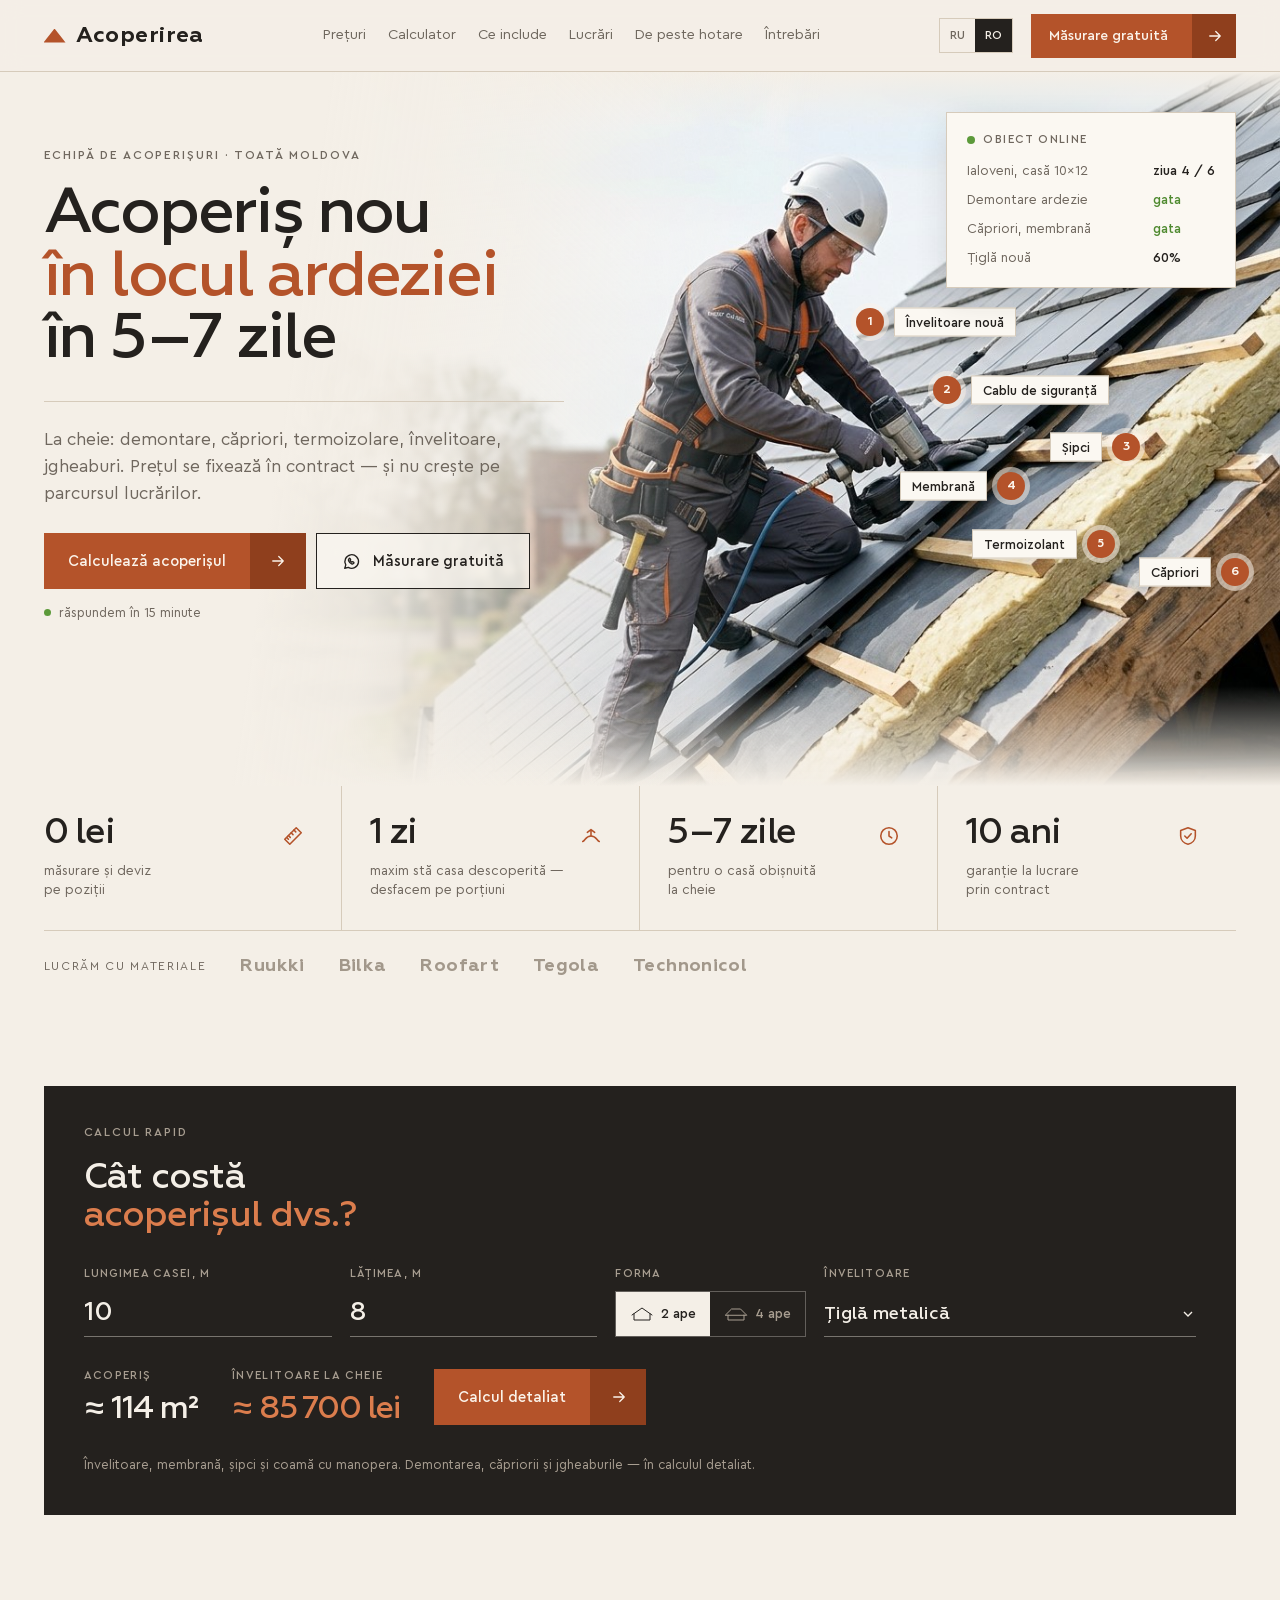
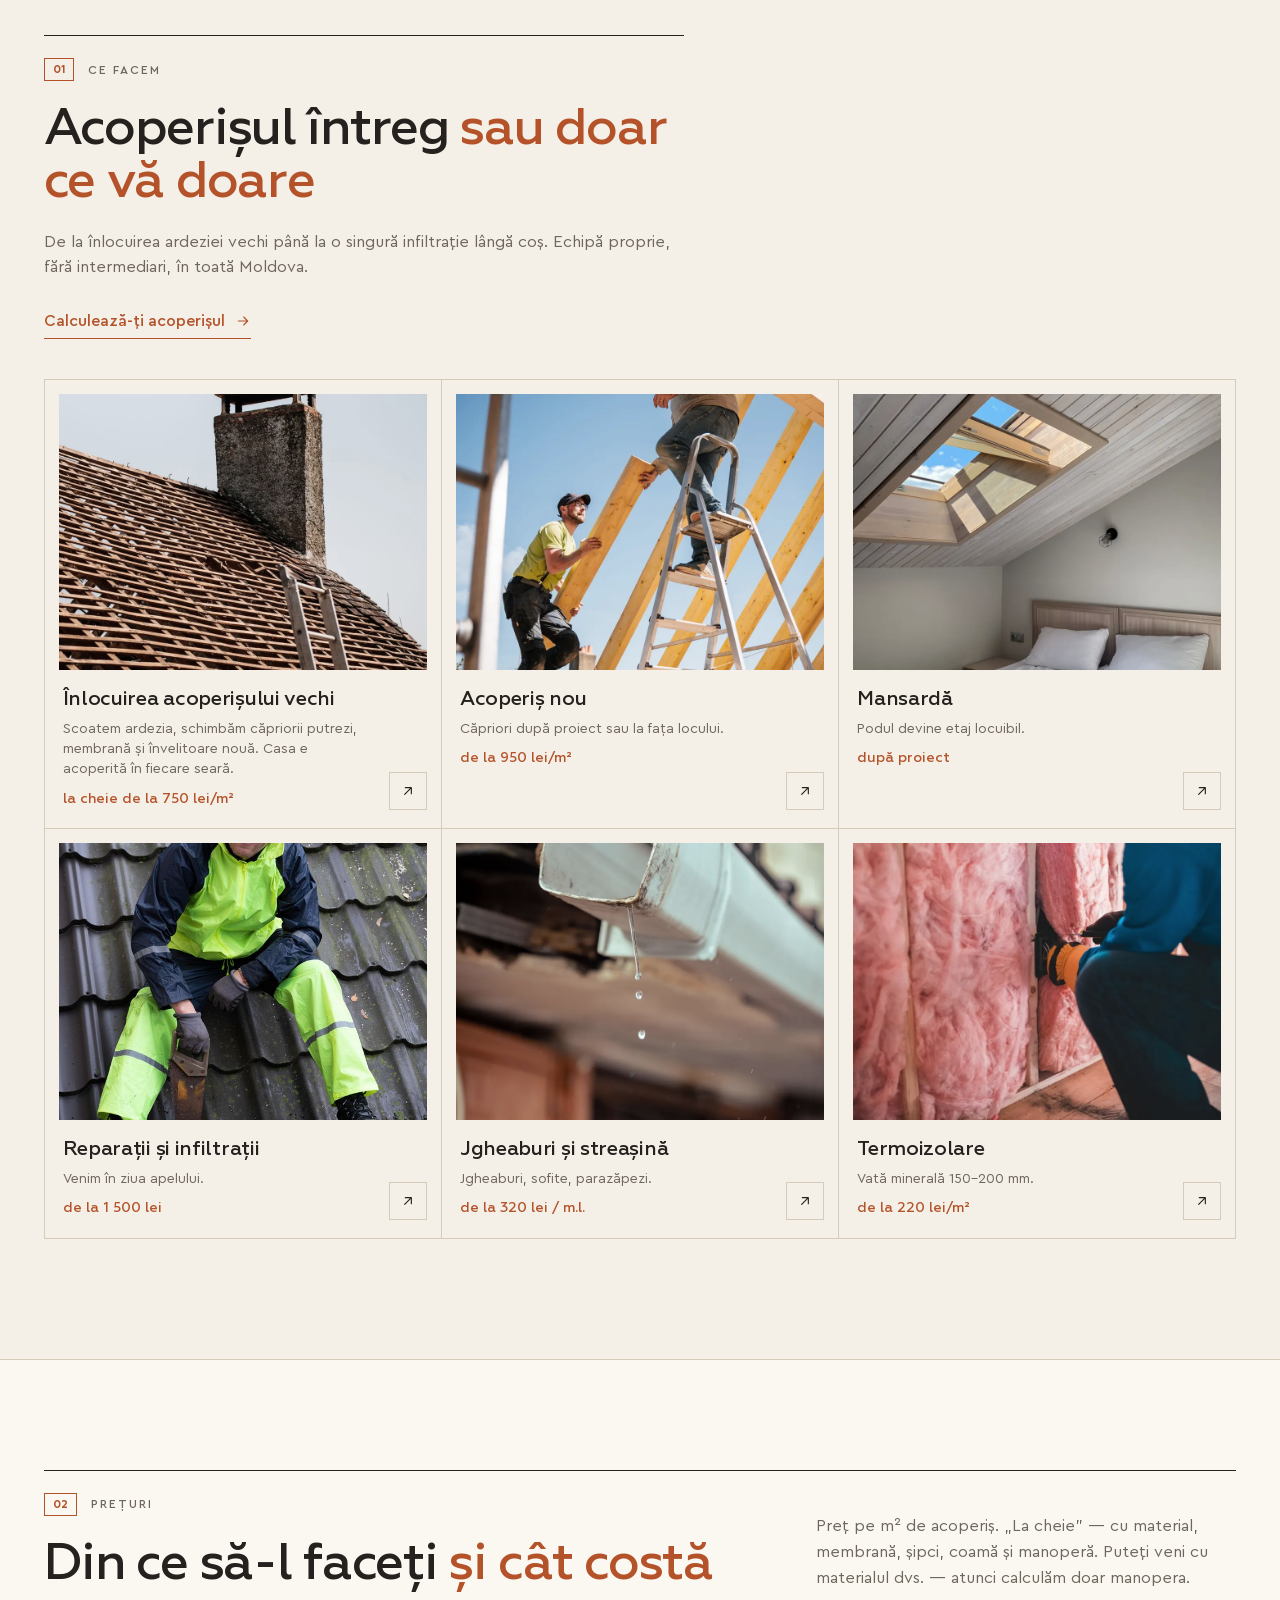
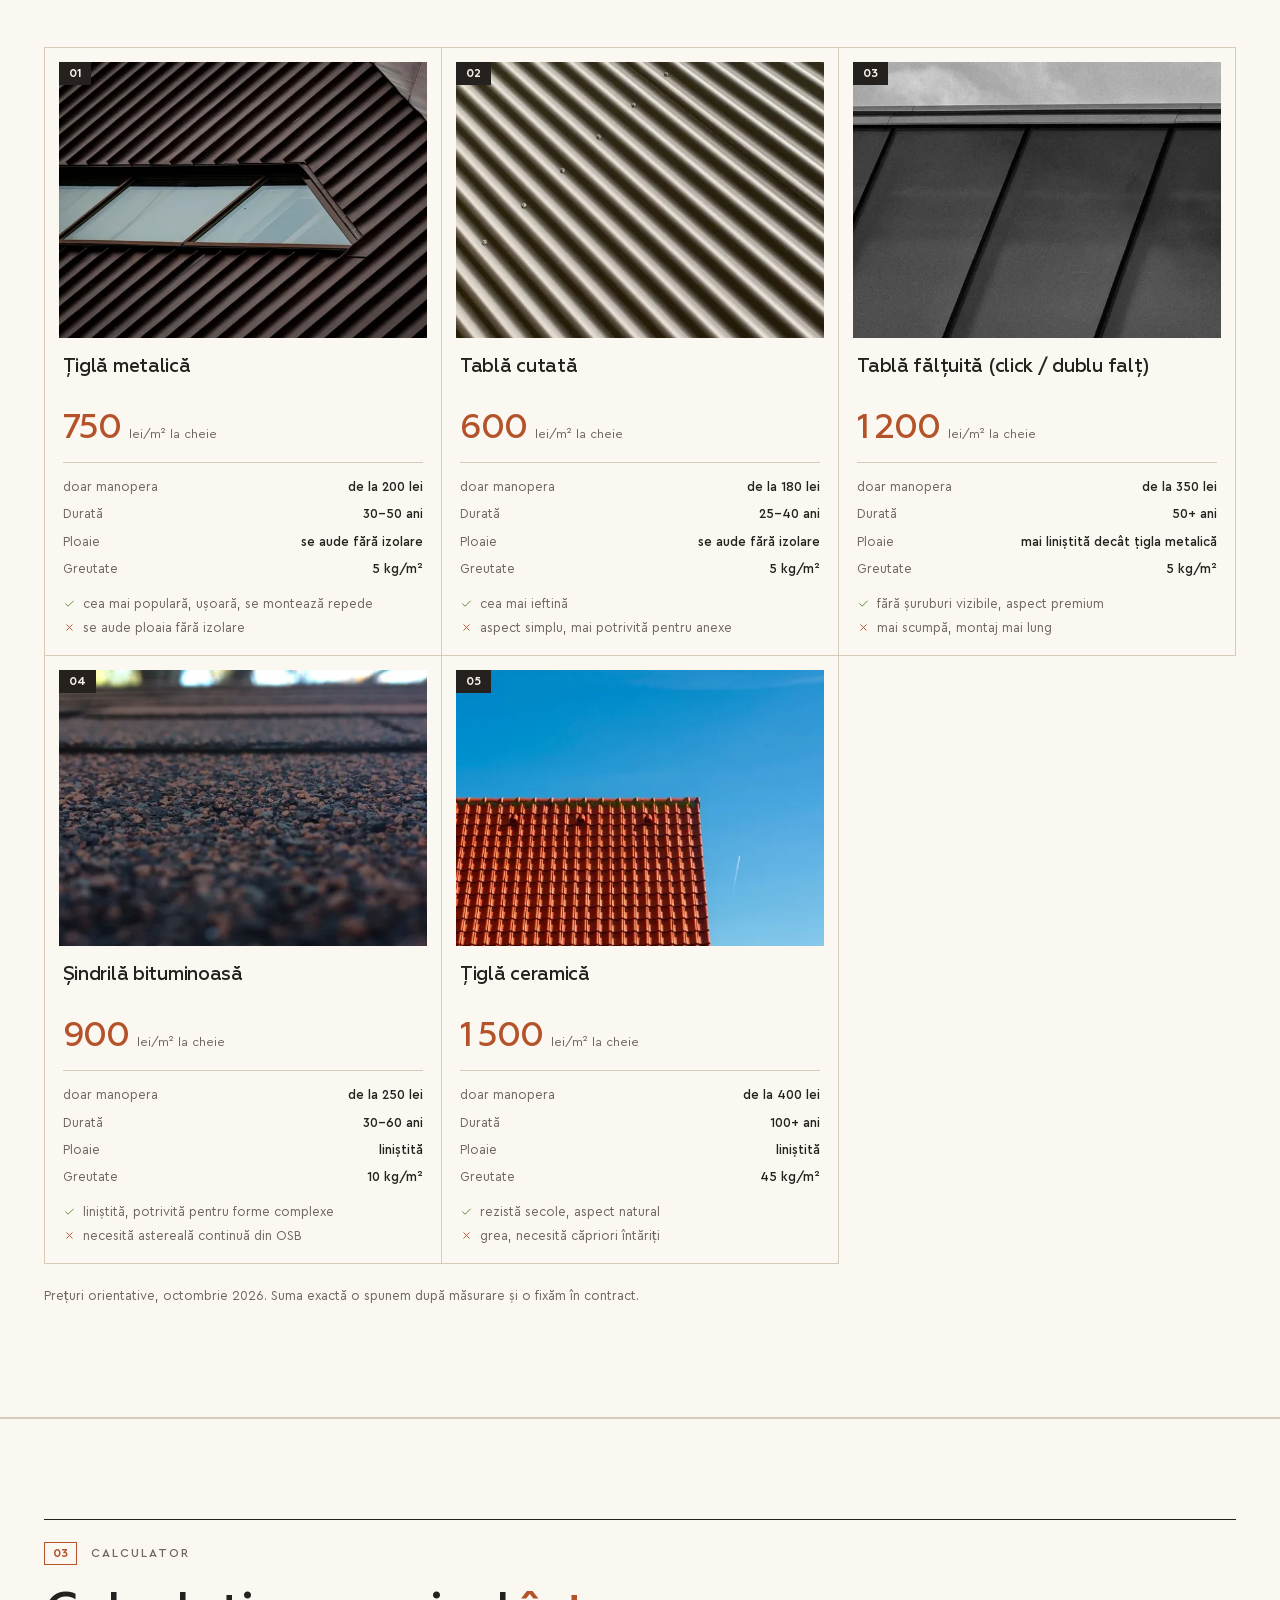
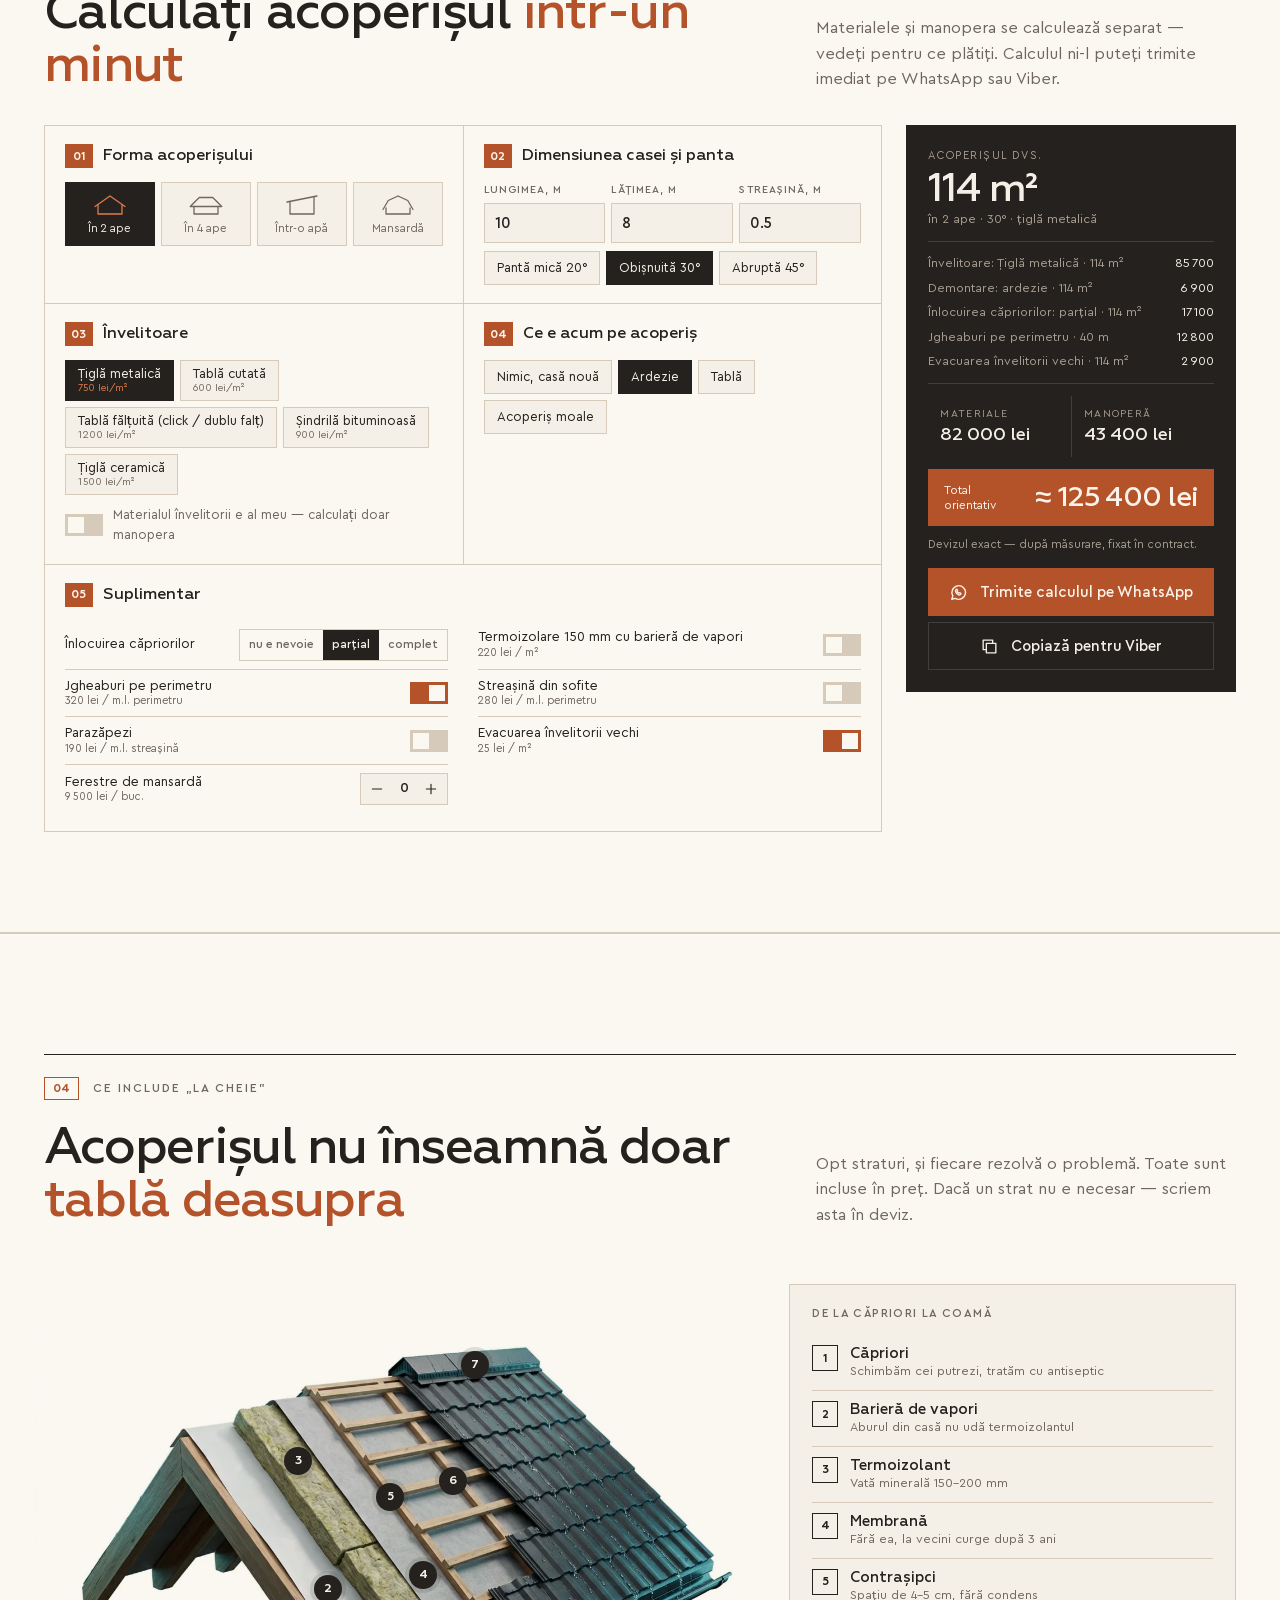
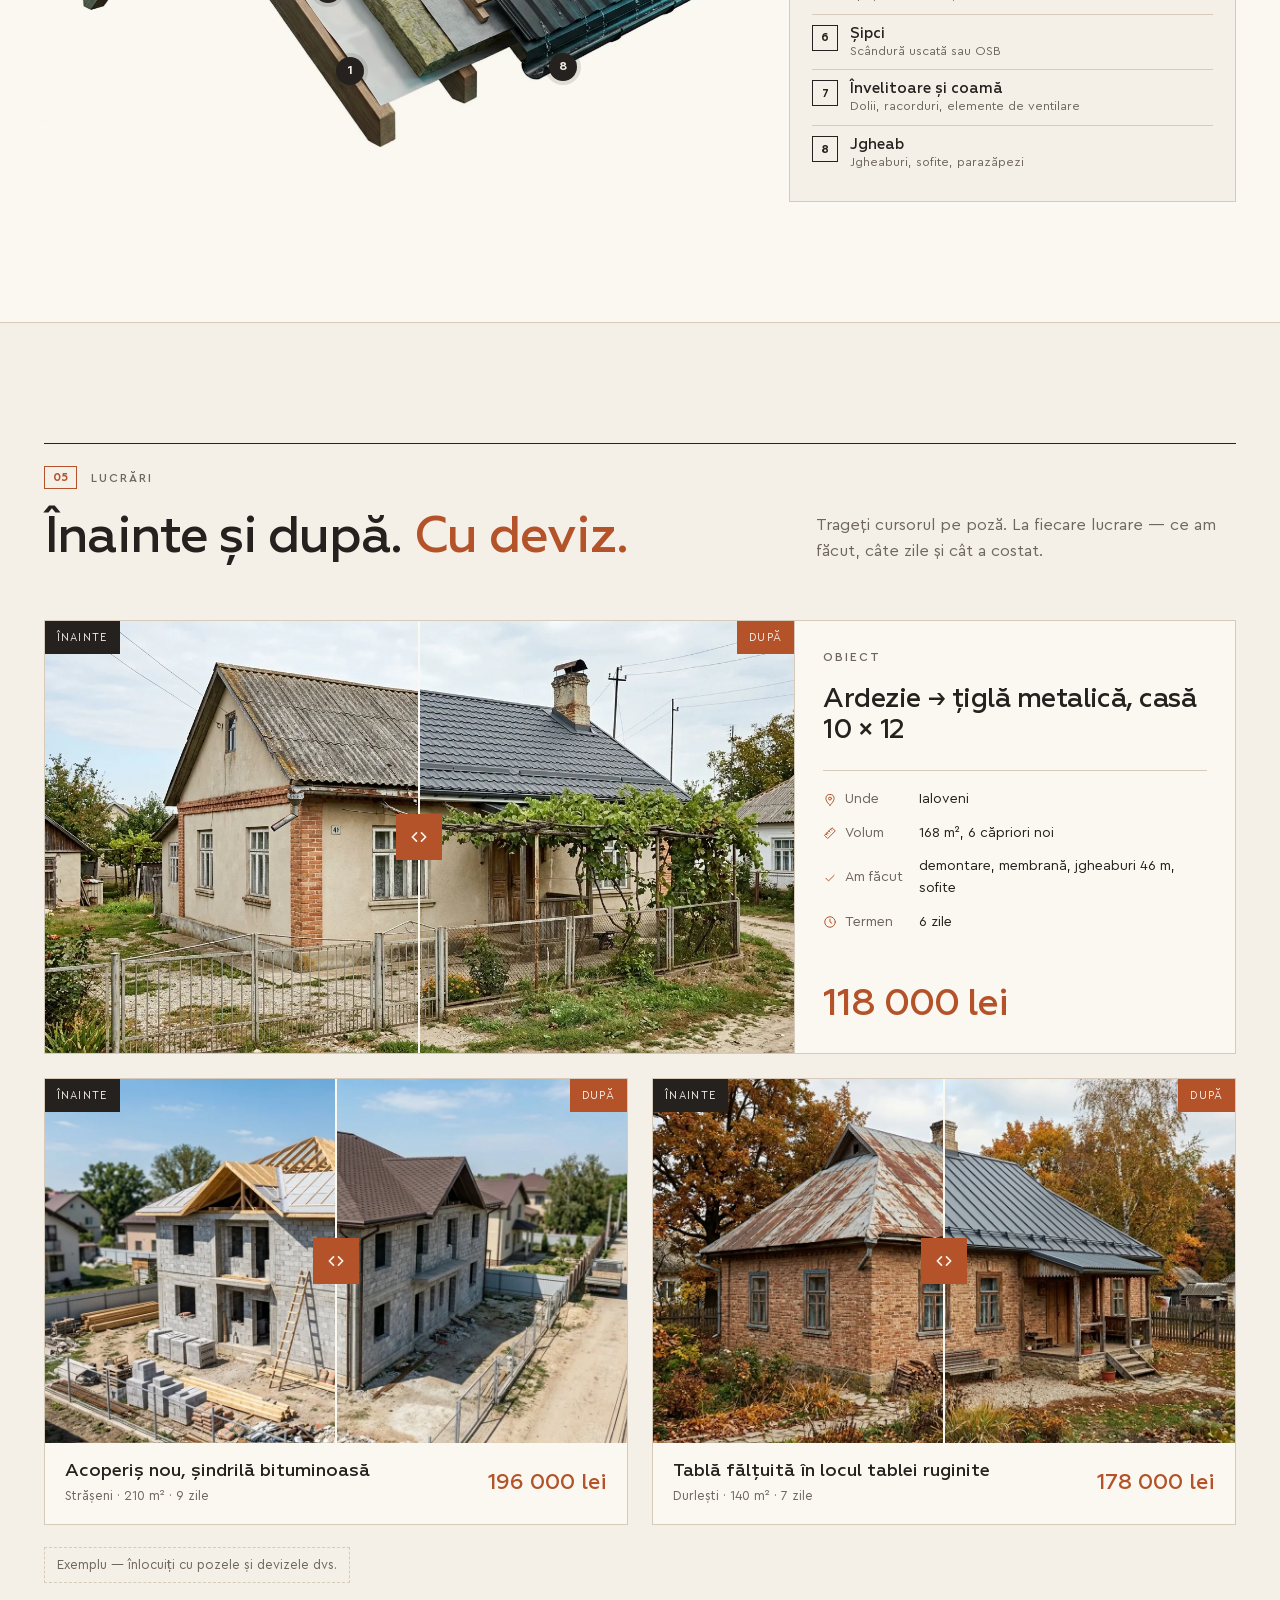
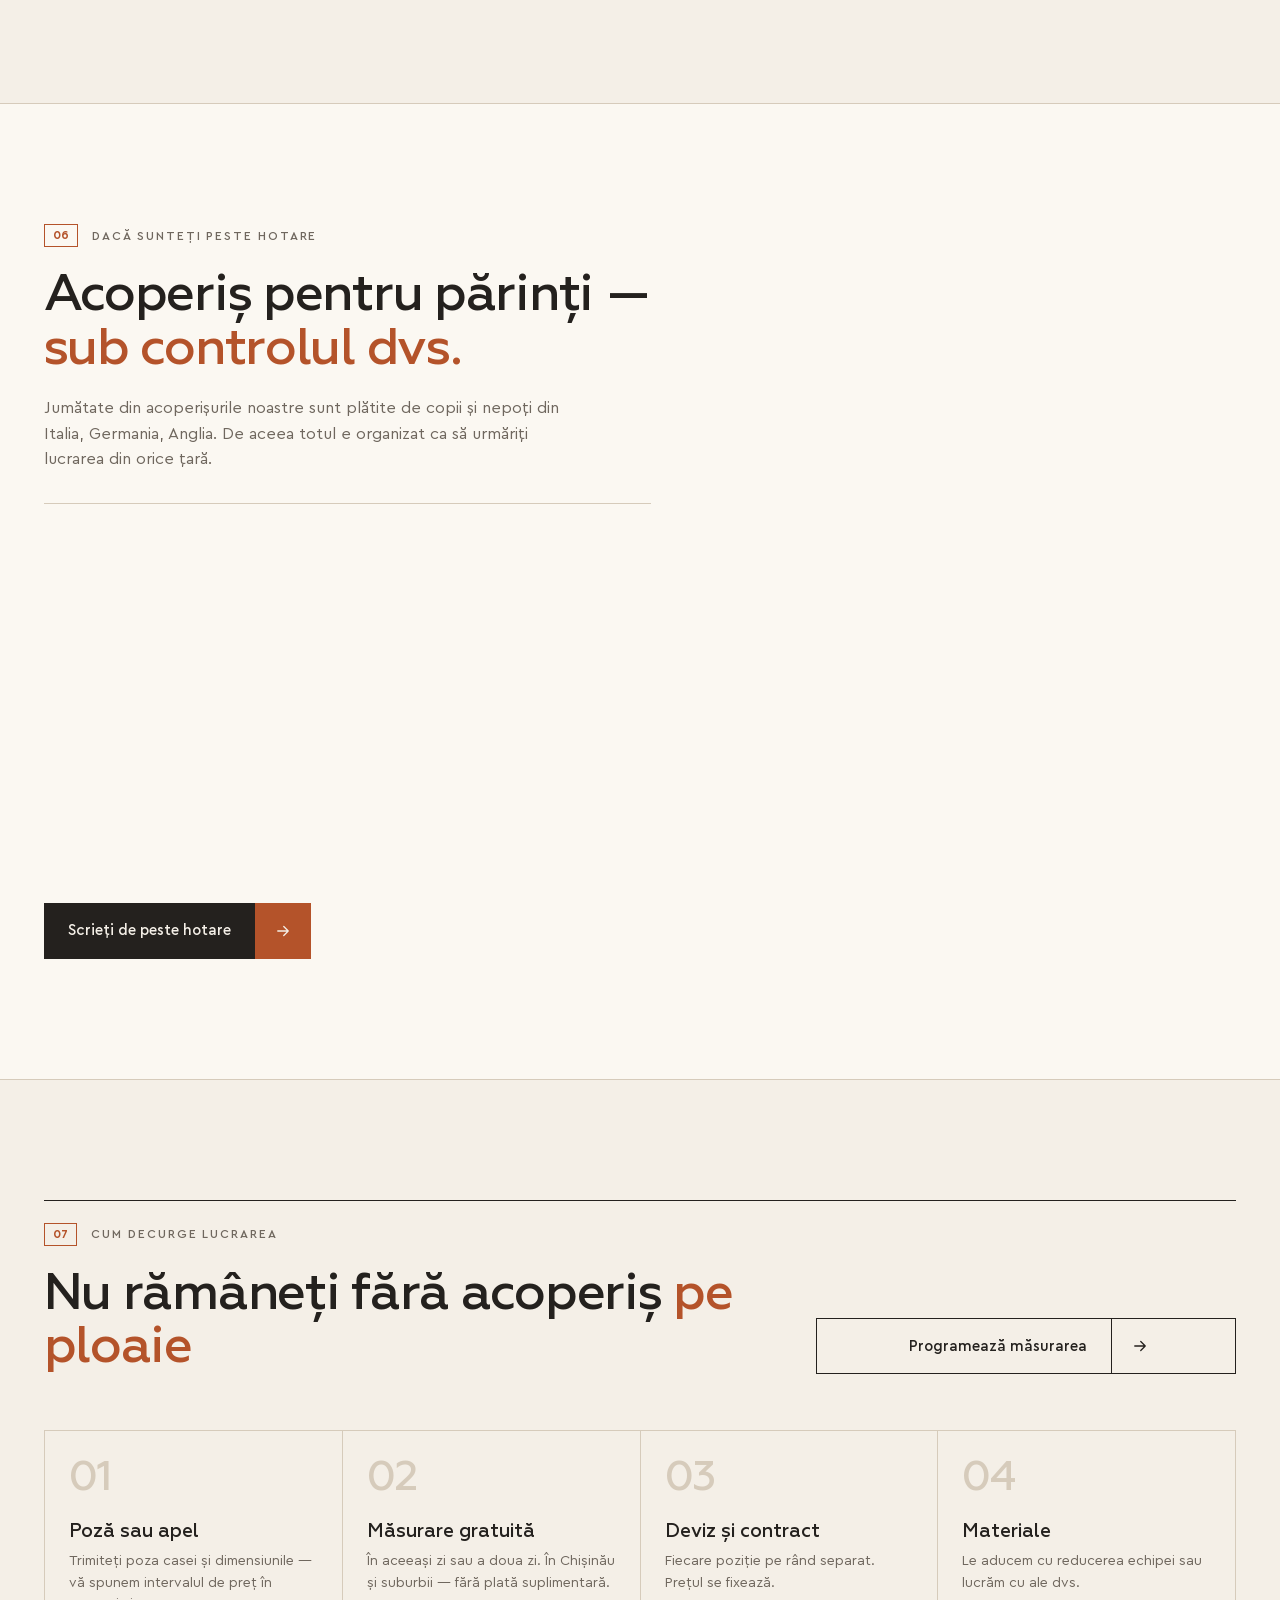
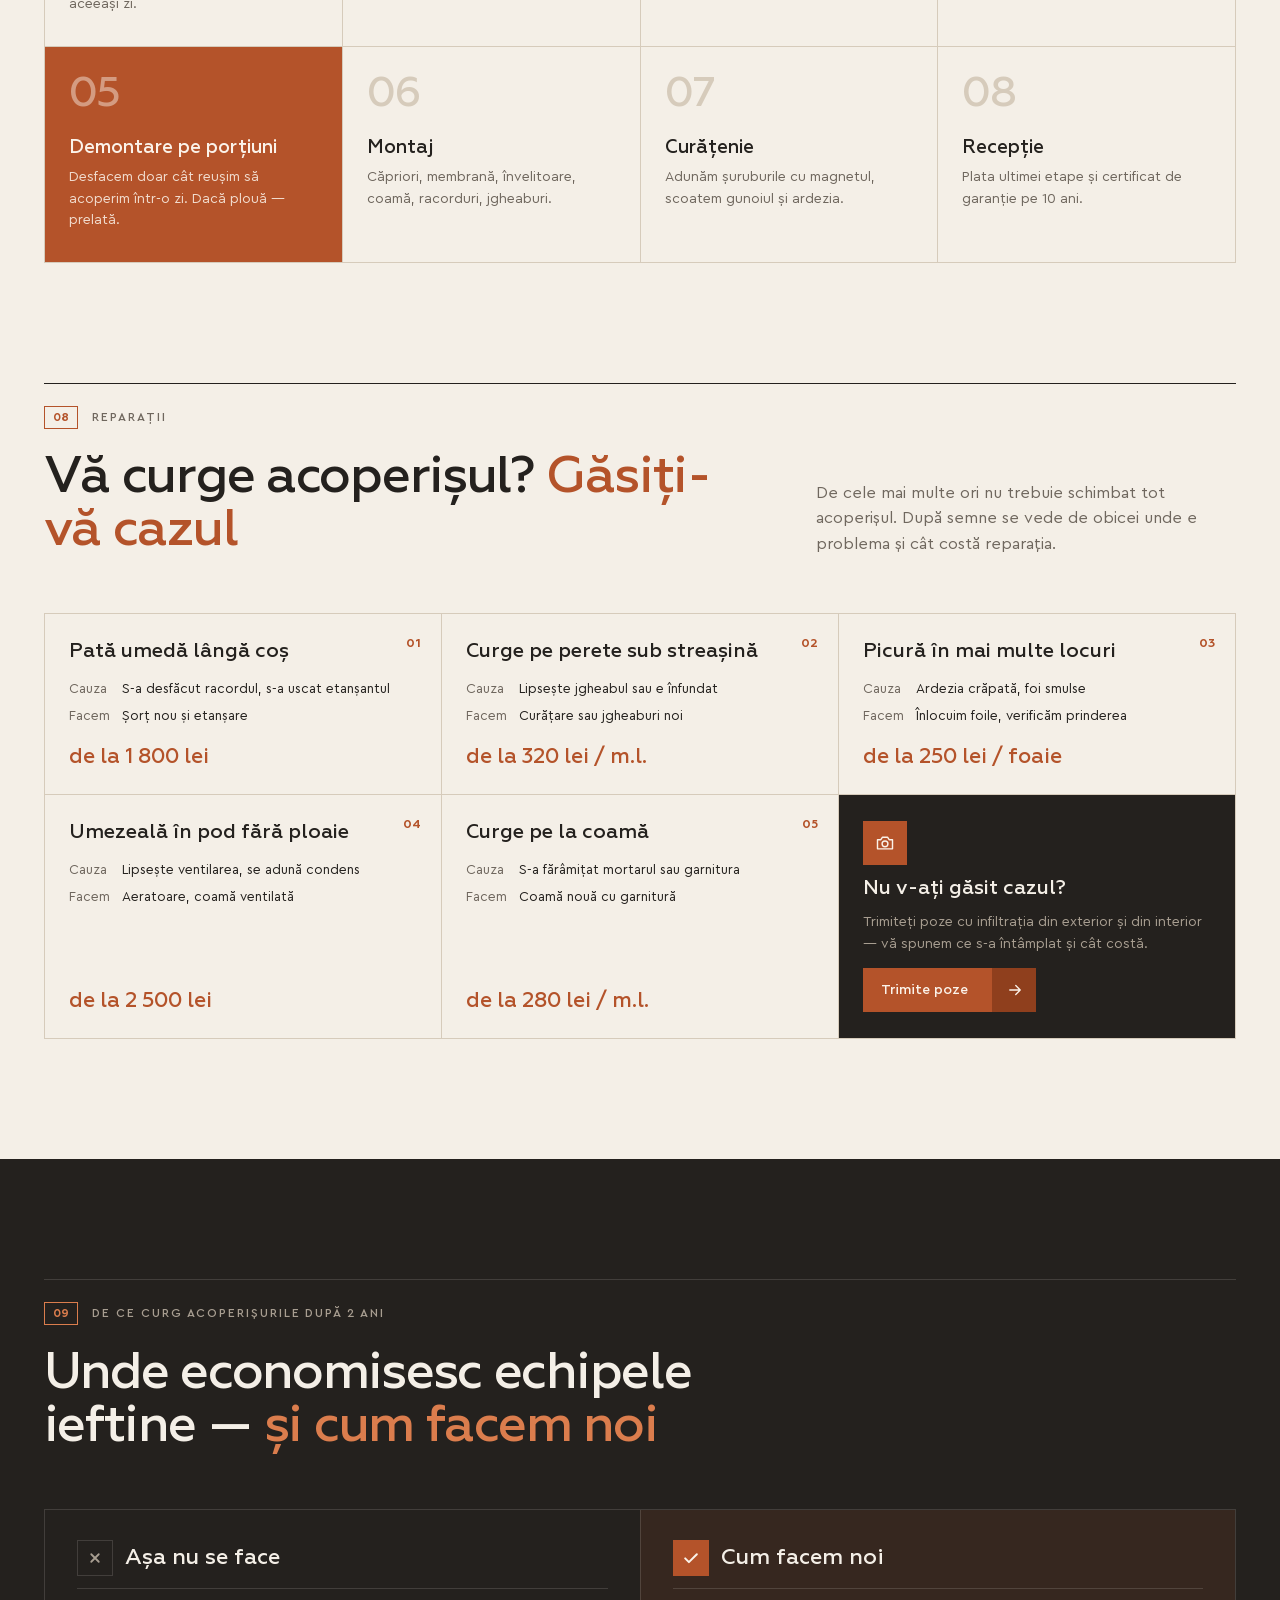
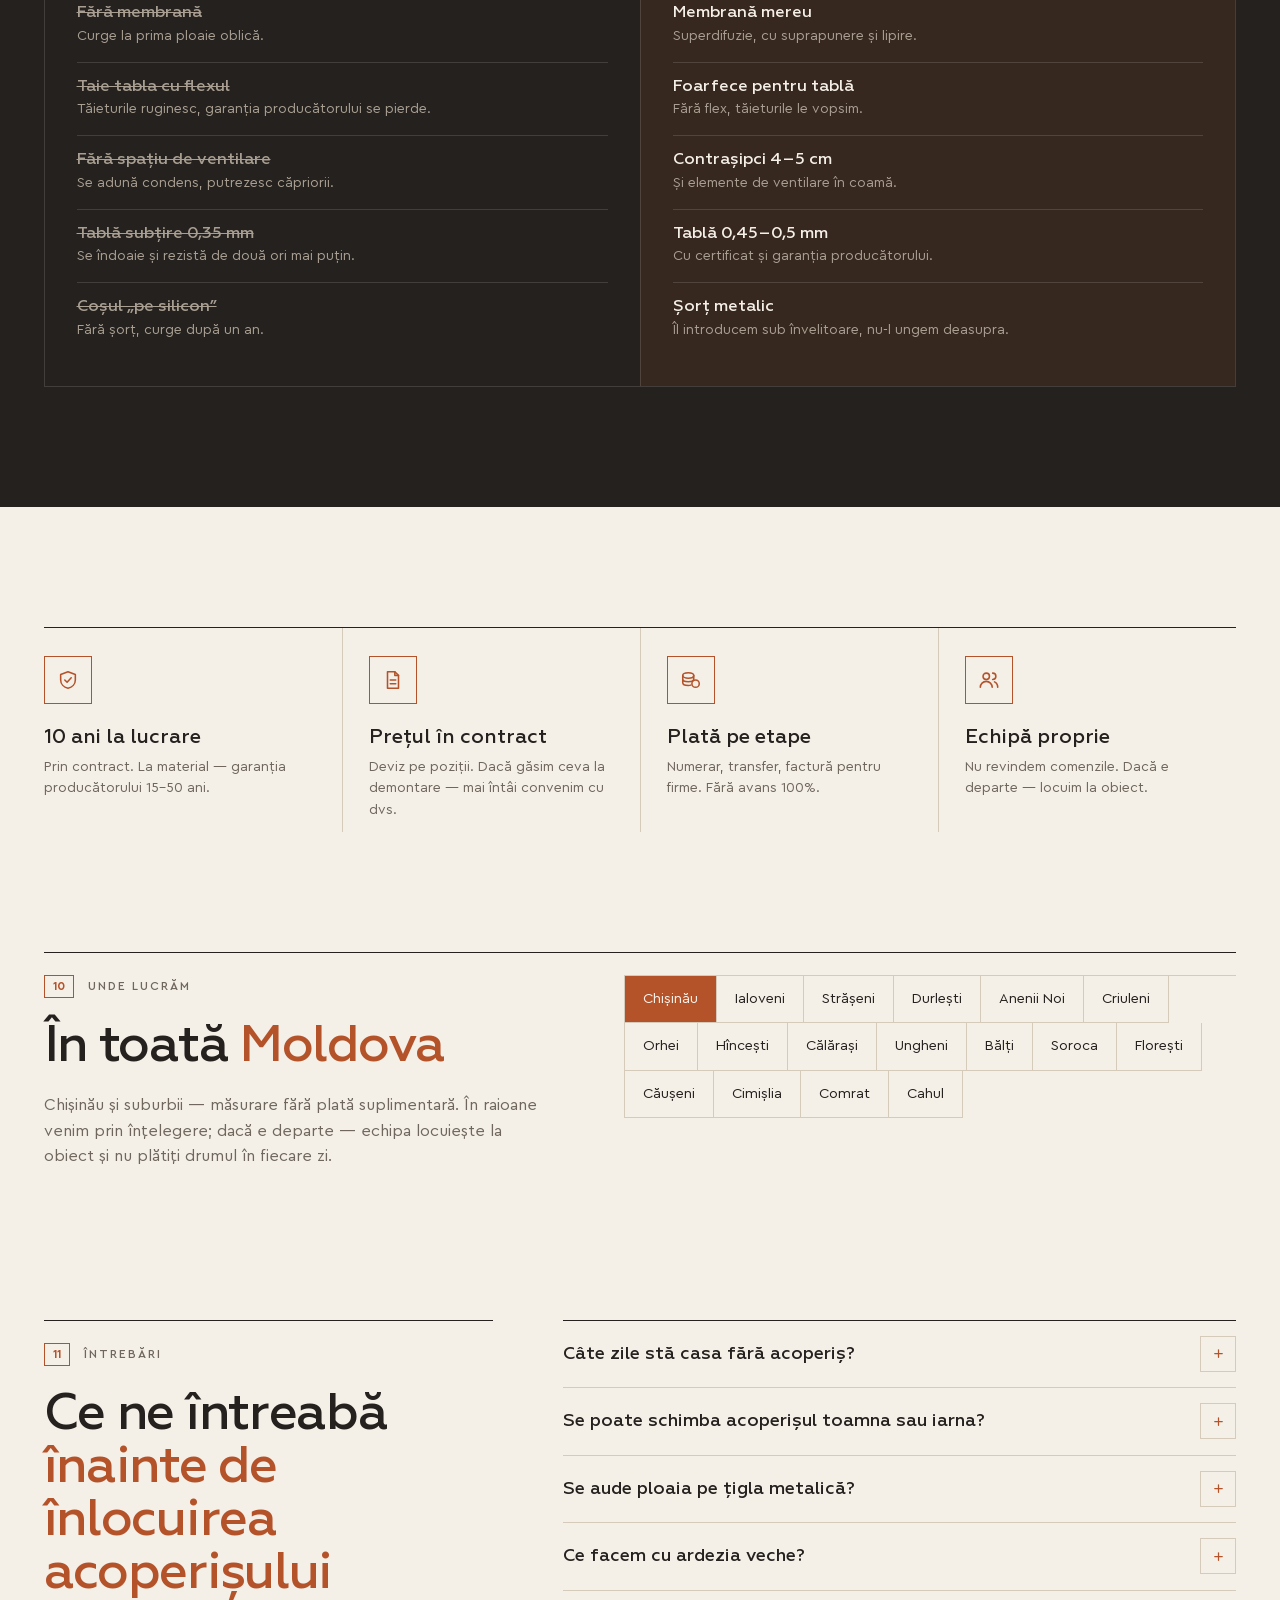
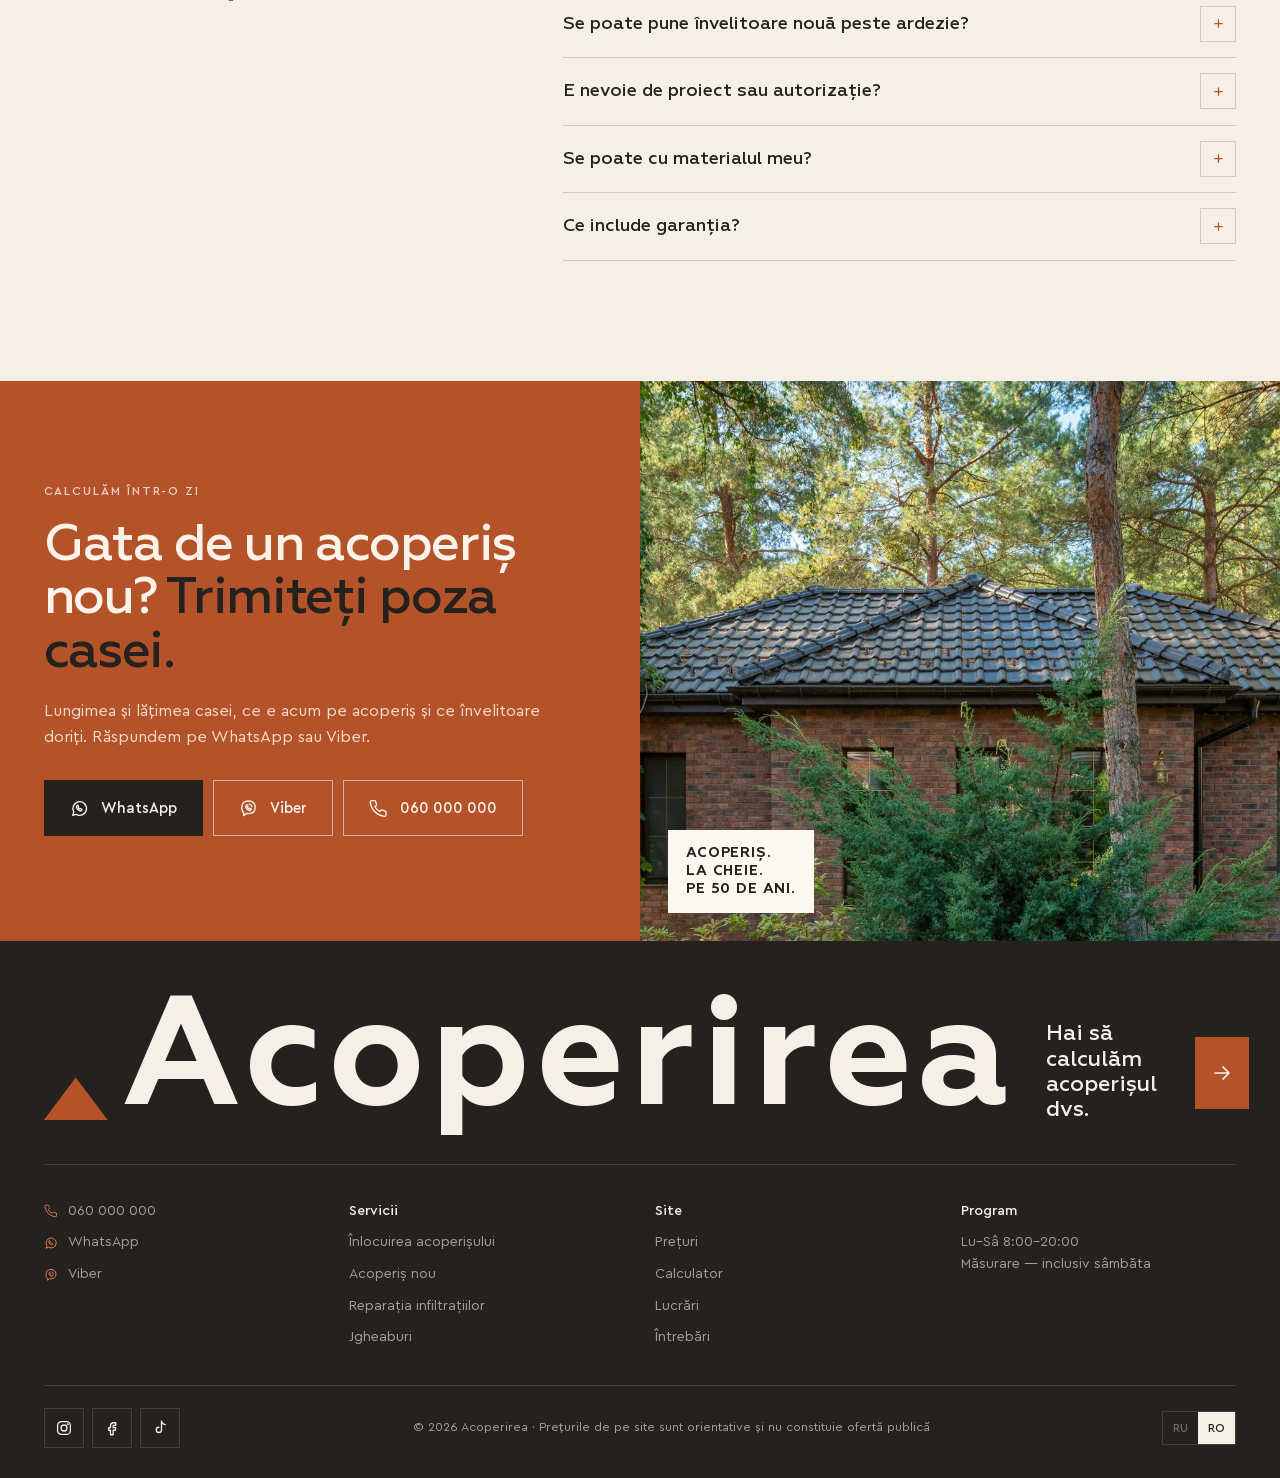
==== commit 6083e9a6: "Add files via upload" ====
--- a/ro.html
+++ b/ro.html
@@ -3,11 +3,11 @@
 <head>
 <meta charset="utf-8">
 <meta name="viewport" content="width=device-width,initial-scale=1">
-<title>Acoperiș nou la cheie în 5–7 zile — ACOPER · 060 000 000</title>
+<title>Acoperiș nou la cheie în 5–7 zile — Acoperirea · 060 000 000</title>
 <meta name="description" content="Acoperiș nou în locul ardeziei vechi: demontare, căpriori, termoizolare, țiglă metalică, tablă fălțuită sau șindrilă bituminoasă, jgheaburi. Preț fixat în contract, garanție 10 ani, lucrăm în toată Moldova. Calculați acoperișul pe site.">
 <meta property="og:type" content="website">
 <meta property="og:locale" content="ro_RO">
-<meta property="og:title" content="Acoperiș nou în 5–7 zile — ACOPER">
+<meta property="og:title" content="Acoperiș nou în 5–7 zile — Acoperirea">
 <meta property="og:description" content="Calculați acoperișul pe site: forma, dimensiunea casei, învelitoarea. Preț la cheie în contract, raport foto zilnic, garanție 10 ani.">
 <meta property="og:url" content="https://webonix-md.github.io/krovlya-v2/ro.html">
 <meta property="og:image" content="https://webonix-md.github.io/krovlya-v2/img/og/og-square-ro.jpg">
@@ -20,9 +20,9 @@
 <link rel="preload" href="fonts/Geometria-Medium.woff2" as="font" type="font/woff2" crossorigin>
 <link rel="preload" href="fonts/CeraPro-Regular.woff2" as="font" type="font/woff2" crossorigin>
 <link rel="preload" href="img/hero-house.jpg" as="image">
-<link rel="stylesheet" href="style.css?v=7">
+<link rel="stylesheet" href="style.css?v=10">
 <script type="application/ld+json">
-{"@context":"https://schema.org","@type":"RoofingContractor","name":"ACOPER","description":"Lucrări de acoperiș la cheie: înlocuirea acoperișului, acoperișuri noi, mansarde, jgheaburi. Toată Moldova","telephone":"+37360000000","priceRange":"de la 600 MDL/m²","areaServed":"Moldova","address":{"@type":"PostalAddress","addressLocality":"Chișinău","addressCountry":"MD"},"openingHours":"Mo-Sa 08:00-20:00"}
+{"@context":"https://schema.org","@type":"RoofingContractor","name":"Acoperirea","description":"Lucrări de acoperiș la cheie: înlocuirea acoperișului, acoperișuri noi, mansarde, jgheaburi. Toată Moldova","telephone":"+37360000000","priceRange":"de la 600 MDL/m²","areaServed":"Moldova","address":{"@type":"PostalAddress","addressLocality":"Chișinău","addressCountry":"MD"},"openingHours":"Mo-Sa 08:00-20:00"}
 </script>
 </head>
 <body>
@@ -64,7 +64,7 @@
 <!-- ============ ШАПКА ============ -->
 <header class="hdr" id="top">
   <div class="hdr__in">
-    <a class="logo" href="#top" aria-label="ACOPER — pagina principală">ACOPER<i></i></a>
+    <a class="logo" href="#top" aria-label="Acoperirea — pagina principală">Acoperirea<i></i></a>
     <nav class="nav" id="nav" aria-label="Meniu">
       <a href="#prices">Prețuri</a>
       <a href="#calc">Calculator</a>
@@ -357,11 +357,11 @@
     </div>
     <div class="phone" aria-hidden="true">
       <div class="phone__scr">
-        <div class="chat__hd"><span class="chat__ava">A</span><div><b>Acoperiș · Mama, tata, ACOPER</b><small>4 participanți</small></div></div>
+        <div class="chat__hd"><span class="chat__ava">A</span><div><b>Acoperiș · Mama, tata, Acoperirea</b><small>4 participanți</small></div></div>
         <div class="chat__body">
-          <div class="msg msg--in"><span class="msg__who">ACOPER</span>Ziua 2. Am scos ardezia de pe panta de sud, am schimbat 3 căpriori. Peste noapte am acoperit cu membrană.<div class="msg__pics"><i></i><i></i><i></i></div><time>19:42</time></div>
+          <div class="msg msg--in"><span class="msg__who">Acoperirea</span>Ziua 2. Am scos ardezia de pe panta de sud, am schimbat 3 căpriori. Peste noapte am acoperit cu membrană.<div class="msg__pics"><i></i><i></i><i></i></div><time>19:42</time></div>
           <div class="msg msg--out">Mulțumesc! Ce membrană e?<time>19:50 · Milano</time></div>
-          <div class="msg msg--in"><span class="msg__who">ACOPER</span>Superdifuzie, 3 straturi. Mâine la 10:00 vă putem arăta pe video 👍<time>19:53</time></div>
+          <div class="msg msg--in"><span class="msg__who">Acoperirea</span>Superdifuzie, 3 straturi. Mâine la 10:00 vă putem arăta pe video 👍<time>19:53</time></div>
           <div class="msg msg--in msg--file"><svg><use href="#i-doc"/></svg><div><b>Etapa 2 — act.pdf</b><small>plată 30%</small></div><time>20:05</time></div>
           <div class="msg msg--out">Băieții sunt harnici, au strâns tot după ei 🙂<time>20:11 · Mama</time></div>
         </div>
@@ -498,7 +498,7 @@
 
 <footer class="ftr panel panel--dark">
   <div class="ftr__top">
-    <p class="ftr__logo">ACOPER<i></i></p>
+    <p class="ftr__logo">Acoperirea<i></i></p>
     <div class="ftr__cta"><p>Hai să calculăm<br>acoperișul dvs.</p><a class="btn__ic btn__ic--lg" data-wa="final" href="https://wa.me/37360000000" target="_blank" rel="noopener" aria-label="Scrieți pe WhatsApp"><svg><use href="#i-arrow"/></svg></a></div>
   </div>
   <div class="ftr__cols">
@@ -509,7 +509,7 @@
   </div>
   <div class="ftr__bot">
     <div class="ftr__soc"><a href="#" aria-label="Instagram"><svg><use href="#i-insta"/></svg></a><a href="#" aria-label="Facebook"><svg><use href="#i-fb"/></svg></a><a href="#" aria-label="TikTok"><svg><use href="#i-tiktok"/></svg></a></div>
-    <span>© 2026 ACOPER · Prețurile de pe site sunt orientative și nu constituie ofertă publică</span>
+    <span>© 2026 Acoperirea · Prețurile de pe site sunt orientative și nu constituie ofertă publică</span>
     <div class="lang"><a href="index.html" hreflang="ru">RU</a><a class="is-on" href="ro.html" hreflang="ro">RO</a></div>
   </div>
 </footer>
@@ -564,6 +564,6 @@
   ]
 }
 </script>
-<script src="main.js?v=2" defer></script>
+<script src="main.js?v=3" defer></script>
 </body>
 </html>
--- a/style.css
+++ b/style.css
@@ -1,607 +1,609 @@
-/* ============ ACOPER v2 — кровля под ключ ============
-   «Архитектурный» вариант: кремовый фон, графит и терракота (цвет черепицы),
-   строгая сетка с тонкими линиями, прямые углы, номера разделов, Geometria + Cera Pro. */
-
-@font-face{font-family:Geometria;src:url(fonts/Geometria-Medium.woff2) format("woff2");font-weight:500;font-display:swap}
-@font-face{font-family:Geometria;src:url(fonts/Geometria-Bold.woff2) format("woff2");font-weight:700;font-display:swap}
-@font-face{font-family:"Cera Pro";src:url(fonts/CeraPro-Regular.woff2) format("woff2");font-weight:400;font-display:swap}
-@font-face{font-family:"Cera Pro";src:url(fonts/CeraPro-Medium.woff2) format("woff2");font-weight:500;font-display:swap}
-
-:root{
-  --cream:#F4EFE7;    /* фон страницы */
-  --paper:#FBF8F2;    /* карточки */
-  --sand:#EAE2D6;     /* подложки */
-  --line:#D6CBBB;
-  --ink:#24211E;      /* графит */
-  --d2:#2F2B27;
-  --mu:#6F675E;
-  --mud:#A89E91;      /* текст на тёмном */
-  --lined:rgba(244,239,231,.14);
-  --terra:#B4532A;    /* черепица */
-  --terra-dk:#8F3F1D;
-  --terra-lt:#DB7D4D; /* терракота на тёмном */
-  --on:#FBF3EA;       /* текст на терракоте */
-  --fh:Geometria,"Arial",sans-serif;
-  --ft:"Cera Pro",system-ui,sans-serif;
-  --pad:clamp(16px,3.4vw,48px);
-  --hdr:72px;
-}
-*,*::before,*::after{box-sizing:border-box}
-html{scroll-behavior:smooth;scroll-padding-top:calc(var(--hdr) + 16px);-webkit-text-size-adjust:100%}
-body{margin:0;background:var(--cream);color:var(--ink);font:400 16px/1.55 var(--ft);-webkit-font-smoothing:antialiased;overflow-x:hidden;counter-reset:sec}
-@supports (overflow:clip){html,body{overflow-x:clip}}
-img{display:block;max-width:100%;height:auto}
-a{color:inherit;text-decoration:none}
-button,input,select{font:inherit;color:inherit}
-h1,h2,h3,p,ul,ol,dl,dd,figure{margin:0}
-ul,ol{padding:0;list-style:none}
-svg{width:1em;height:1em;fill:none;stroke:currentColor;stroke-width:1.7;stroke-linecap:round;stroke-linejoin:round;flex:none}
-.wrap{max-width:1360px;margin:0 auto;padding:0 var(--pad)}
-.wrap--full{max-width:none}
-:focus-visible{outline:2px solid var(--terra);outline-offset:3px}
-
-/* ---------- полосы-секции ---------- */
-.panel{position:relative;overflow:hidden;overflow:clip}
-.panel--light{background:var(--paper);border-block:1px solid var(--line)}
-.panel--dark{background:var(--ink);color:var(--cream)}
-.sec{padding:120px 0}
-.sec--top0{padding-top:0}
-
-/* ---------- заголовки разделов: линия + номер ---------- */
-.head{display:grid;grid-template-columns:1fr minmax(260px,420px);gap:24px 60px;align-items:end;margin-bottom:56px;padding-top:22px;border-top:1px solid var(--ink)}
-.panel--dark .head{border-top-color:var(--lined)}
-.kick{display:flex;align-items:center;gap:14px;margin-bottom:22px;font:500 12px/1 var(--ft);letter-spacing:.16em;text-transform:uppercase;color:var(--mu)}
-.panel--dark .kick{color:var(--mud)}
-.head .kick::before,.svc__intro .kick::before,.faq .kick::before,.area .kick::before,.abroad .kick::before{counter-increment:sec;content:counter(sec,decimal-leading-zero);padding:5px 8px;border:1px solid currentColor;font:700 11px/1 var(--fh);letter-spacing:.04em;color:var(--terra)}
-.panel--dark .head .kick::before{color:var(--terra-lt)}
-.h2{font:500 clamp(34px,4vw,62px)/1.04 var(--fh);letter-spacing:-.025em}
-.h2 em{font-style:normal;color:var(--terra)}
-.panel--dark .h2 em{color:var(--terra-lt)}
-.lead{color:var(--mu);font-size:16.5px}
-.panel--dark .lead{color:var(--mud)}
-.lead--flush{margin:20px 0 30px;max-width:540px}
-.note{margin-top:22px;font-size:13px;color:var(--mu)}
-.note--tag{display:inline-block;padding:7px 12px;border:1px dashed var(--line)}
-.link{display:inline-flex;align-items:center;gap:10px;margin-top:28px;font-weight:500;color:var(--terra);border-bottom:1px solid currentColor;padding-bottom:4px}
-.link svg{transition:transform .2s}
-.link:hover svg{transform:translateX(4px)}
-
-/* ---------- кнопки: прямоугольник + квадрат-стрелка ---------- */
-.btn{display:inline-flex;align-items:center;justify-content:center;gap:12px;height:56px;padding:0 0 0 24px;border:0;cursor:pointer;white-space:nowrap;font:500 15px/1 var(--ft);transition:background .2s,color .2s,box-shadow .2s}
-.btn:not(:has(.btn__ic)){padding:0 26px}
-.btn>svg{font-size:19px}
-.btn__ic{display:grid;place-items:center;width:56px;height:56px;margin-left:12px;border-left:1px solid rgba(0,0,0,.14);transition:background .2s}
-.btn__ic svg{font-size:18px;transition:transform .25s}
-.btn:hover .btn__ic svg{transform:translateX(3px)}
-.btn--terra,.btn--lime{background:var(--terra);color:var(--on)}
-.btn--terra:hover,.btn--lime:hover{background:var(--terra-dk)}
-.btn--terra .btn__ic,.btn--lime .btn__ic{background:var(--terra-dk);border-left-color:transparent}
-.btn--dark{background:var(--ink);color:var(--cream)}
-.btn--dark .btn__ic{background:var(--terra);border-left-color:transparent}
-.btn--dark:hover{background:#3A352F}
-.btn--line,.btn--outline-dark{background:transparent;color:var(--ink);box-shadow:inset 0 0 0 1px var(--ink)}
-.btn--line:hover,.btn--outline-dark:hover{background:var(--ink);color:var(--cream)}
-.btn--outline-dark .btn__ic{border-left-color:var(--ink)}
-.btn--outline{background:transparent;color:var(--cream);box-shadow:inset 0 0 0 1px rgba(244,239,231,.5)}
-.btn--outline:hover{background:var(--cream);color:var(--ink)}
-.btn--ghost{background:var(--sand);color:var(--ink)}
-.btn--ghost:hover{background:var(--line)}
-.btn--sm{height:44px;padding-left:18px;font-size:14px}
-.btn--sm .btn__ic{width:44px;height:44px}
-.btn--full{width:100%}
-.btn__ic--lg{width:72px;height:72px;margin:0;border:0;background:var(--terra);color:var(--on)}
-.btn__ic--lg svg{font-size:24px}
-.btn__ic--lg:hover{background:var(--terra-lt)}
-
-/* ---------- шапка ---------- */
-.hdr{position:fixed;inset:0 0 auto;z-index:50;height:var(--hdr);background:rgba(244,239,231,.94);backdrop-filter:blur(10px);border-bottom:1px solid var(--line)}
-.hdr__in{height:100%;display:flex;align-items:center;gap:36px;padding:0 var(--pad)}
-.logo{display:flex;align-items:center;gap:10px;font:700 22px/1 var(--fh);letter-spacing:.14em}
-.logo i{width:22px;height:14px;background:var(--terra);clip-path:polygon(50% 0,100% 100%,0 100%)}
-.logo i{order:-1}
-.nav{display:flex;gap:30px;margin:0 auto;font-size:14.5px;color:var(--mu)}
-.nav a{position:relative;padding:6px 0;transition:color .2s}
-.nav a::after{content:"";position:absolute;left:0;right:100%;bottom:0;height:1px;background:var(--terra);transition:right .25s}
-.nav a:hover{color:var(--ink)}
-.nav a:hover::after{right:0}
-.hdr__act{display:flex;align-items:center;gap:18px}
-.lang{display:flex;border:1px solid var(--line);font-size:12px;font-weight:500}
-.lang a{padding:7px 10px;color:var(--mu)}
-.lang a.is-on{background:var(--ink);color:var(--cream)}
-.hdr__tel{display:flex;align-items:center;gap:8px;font:500 15px/1 var(--fh);letter-spacing:.02em}
-.hdr__tel svg{color:var(--terra)}
-.hdr .btn{height:44px}
-.hdr .btn .btn__ic{width:44px;height:44px}
-.burger{display:none;width:46px;height:46px;border:1px solid var(--line);background:transparent;cursor:pointer}
-.burger svg{font-size:20px;margin:auto}
-
-/* ---------- 1. первый экран: фото фоном ---------- */
-.hero{padding-top:var(--hdr)}
-.hero__media{position:relative}
-.hero__img{position:relative;aspect-ratio:1376/768}
-.hero__img img{width:100%;height:100%;object-fit:cover}
-/* растворение фото в кремовый фон: слева под текст, снизу в легенду */
-.hero__media::before{content:"";position:absolute;inset:0;z-index:2;pointer-events:none;background:
-  linear-gradient(98deg,var(--cream) 0%,var(--cream) 24%,rgba(244,239,231,.94) 32%,rgba(244,239,231,.72) 40%,rgba(244,239,231,.34) 48%,rgba(244,239,231,.08) 55%,rgba(244,239,231,0) 60%),
-  linear-gradient(to top,var(--cream),rgba(244,239,231,.6) 5%,rgba(244,239,231,0) 14%),
-  linear-gradient(var(--cream),rgba(244,239,231,0) 8%)}
-.hero__top{position:absolute;inset:0;z-index:5;display:flex;flex-direction:column;justify-content:flex-start;padding-top:clamp(36px,6vw,96px)!important;max-width:1360px;margin:0 auto;padding:0 var(--pad);pointer-events:none}
-.hero__top>*{pointer-events:auto;max-width:min(760px,50%)}
-.hero__title{font:500 clamp(44px,5vw,84px)/.98 var(--fh);letter-spacing:-.035em}
-.hero__title em{font-style:normal;display:block;color:var(--terra)}
-.hero__r{margin-top:30px;padding-top:24px;border-top:1px solid var(--line);max-width:min(520px,44%)!important}
-.hero__sub{font-size:17.5px;color:var(--mu)}
-.hero__btns{display:flex;flex-wrap:wrap;gap:10px;margin-top:26px}
-.hero__btns .btn--line{background:rgba(251,248,242,.7)}
-.hero__note{margin-top:14px;font-size:13px;color:var(--mu)}
-.hero__note::before{content:"";display:inline-block;width:7px;height:7px;margin-right:8px;border-radius:50%;background:#5C9A3A;vertical-align:1px}
-.hero__lines{position:absolute;inset:0;width:100%;height:100%;pointer-events:none;z-index:3;overflow:visible}
-.hero__lines path,.pie__lines path{fill:none;stroke:var(--terra);stroke-width:1.4;stroke-dasharray:3 4;opacity:0;transition:opacity .25s}
-.hero__lines circle,.pie__lines circle{fill:var(--terra);opacity:0}
-.hero__lines .is-hl,.pie__lines .is-hl{opacity:1}
-.hero__lines path{stroke:#fff}
-.hero__lines circle{fill:#fff}
-.dot{position:absolute;left:var(--x);top:var(--y);z-index:4;display:grid;place-items:center;width:28px;height:28px;margin:-14px 0 0 -14px;border-radius:50%;background:var(--terra);color:var(--on);font:700 12px/1 var(--fh);cursor:pointer;box-shadow:0 0 0 5px rgba(251,243,234,.55);transition:transform .2s,background .2s}
-.dot.is-hl{transform:scale(1.25);background:var(--ink)}
-/* подписи прямо у точек (десктоп) */
-.dot__l{position:absolute;left:calc(100% + 10px);top:50%;transform:translateY(-50%);padding:7px 11px;background:var(--paper);color:var(--ink);border:1px solid var(--line);box-shadow:0 6px 16px rgba(36,33,30,.14);font:500 13px/1 var(--ft);white-space:nowrap;pointer-events:none}
-.dot__l--left{left:auto;right:calc(100% + 10px)}
-.dot.is-hl .dot__l{border-color:var(--terra);color:var(--terra)}
-.hero .legend{display:none}
-
-.glass{background:var(--paper);color:var(--ink);border:1px solid var(--line)}
-.glass__hd{display:flex;align-items:center;gap:8px;margin-bottom:12px;font-size:11.5px;font-weight:500;letter-spacing:.12em;text-transform:uppercase;color:var(--mu)}
-.glass__hd i{width:8px;height:8px;border-radius:50%;background:#5C9A3A;animation:blink 1.6s infinite}
-@keyframes blink{50%{opacity:.3}}
-.glass--status{position:absolute;right:var(--pad);top:40px;z-index:5;width:290px;padding:18px 20px;box-shadow:0 12px 30px rgba(36,33,30,.12)}
-.glass--status dl{display:grid;grid-template-columns:1fr auto;gap:8px 14px;font-size:13.5px}
-.glass--status dt{color:var(--mu)}
-.glass--status dd{font-weight:500}
-.glass--status dd.ok{color:#4F8A30}
-
-.legend{position:relative;z-index:5;display:grid;grid-template-columns:repeat(6,1fr);border-top:1px solid var(--ink);border-bottom:1px solid var(--line)}
-.callout{display:flex;align-items:center;gap:12px;padding:20px 16px;border-right:1px solid var(--line);font-size:14px;cursor:default;transition:background .2s}
-.callout:last-child{border-right:0}
-.callout>b{flex:none;display:grid;place-items:center;width:28px;height:28px;border:1px solid var(--terra);color:var(--terra);font:700 12px/1 var(--fh);transition:all .2s}
-.callout strong{font-weight:500;line-height:1.25}
-.callout.is-hl{background:var(--paper)}
-.callout.is-hl>b{background:var(--terra);color:var(--on)}
-
-.stats{display:grid;grid-template-columns:repeat(4,1fr);border-bottom:1px solid var(--line)}
-.stat{display:grid;grid-template-columns:1fr auto;align-items:start;gap:6px 16px;padding:30px 28px 30px 0;border-right:1px solid var(--line)}
-.stat+.stat{padding-left:28px}
-.stat:last-child{border-right:0}
-.stat__ic{grid-column:2;grid-row:1;display:grid;place-items:center;width:40px;height:40px;color:var(--terra);font-size:22px}
-.stat b{grid-column:1;grid-row:1;font:500 clamp(30px,2.8vw,42px)/1 var(--fh);letter-spacing:-.03em}
-.stat small{grid-column:1/-1;font-size:13.5px;line-height:1.4;color:var(--mu)}
-.hero__brands{display:flex;align-items:center;gap:34px;flex-wrap:wrap;padding:26px 0 0;color:#A2988B}
-.hero__brands span{font-size:12px;letter-spacing:.14em;text-transform:uppercase;color:var(--mu)}
-.hero__brands b{font:700 18px/1 var(--fh);letter-spacing:.02em}
-
-/* ---------- мини-расчёт ---------- */
-.quick{padding:110px 0 0}
-.quick__card{display:grid;grid-template-columns:330px 1fr;grid-template-areas:"t f" "n r";gap:30px 60px;align-items:end;padding:40px;background:var(--ink);color:var(--cream)}
-.quick__t{grid-area:t}
-.quick__t .kick{color:var(--mud)}
-.quick__t h2{font:500 36px/1.05 var(--fh);letter-spacing:-.02em}
-.quick__t em{font-style:normal;display:block;color:var(--terra-lt)}
-.quick__f{grid-area:f;display:grid;grid-template-columns:1fr 1fr auto 1.5fr;gap:18px}
-.quick__res{grid-area:r;display:flex;align-items:flex-end;gap:34px;justify-content:flex-end;flex-wrap:wrap}
-.quick__res>div>span{display:block;font-size:11.5px;font-weight:500;letter-spacing:.12em;text-transform:uppercase;color:var(--mud)}
-.quick__res b{display:block;margin-top:8px;font:500 32px/1 var(--fh);letter-spacing:-.03em;white-space:nowrap}
-.quick__sum b{color:var(--terra-lt)}
-.quick__note{grid-area:n;font-size:13px;color:var(--mud)}
-.quick .fld{color:var(--mud)}
-.quick .fld input,.quick .fld select{background:transparent;color:var(--cream);border:0;border-bottom:1px solid rgba(244,239,231,.4);padding:0;height:46px;font:500 26px/1 var(--fh)}
-.quick .fld select{font-size:18px;background:url("data:image/svg+xml,%3Csvg xmlns='http://www.w3.org/2000/svg' viewBox='0 0 24 24' fill='none' stroke='%23F4EFE7' stroke-width='2'%3E%3Cpath d='M6 9l6 6 6-6'/%3E%3C/svg%3E") right center/16px no-repeat;padding-right:26px}
-.quick .fld select option{color:var(--ink)}
-.quick .fld input:focus,.quick .fld select:focus{border-bottom-color:var(--terra-lt)}
-.quick .seg{background:transparent;border:1px solid rgba(244,239,231,.3)}
-.quick .seg button{color:var(--mud)}
-.quick .seg button.is-on{background:var(--cream);color:var(--ink)}
-.quick .btn--dark{background:var(--terra);color:var(--on)}
-.quick .btn--dark .btn__ic{background:var(--terra-dk)}
-.fld{display:grid;gap:8px;font-size:11.5px;font-weight:500;letter-spacing:.1em;text-transform:uppercase;color:var(--mu)}
-.fld input,.fld select{width:100%;height:48px;padding:0 14px;border:1px solid var(--line);border-radius:0;background:var(--paper);color:var(--ink);font:500 17px/1 var(--ft);letter-spacing:0;text-transform:none;appearance:none}
-.fld input:focus,.fld select:focus{outline:none;border-color:var(--terra)}
-.seg{display:flex;height:46px;border:1px solid var(--line);background:var(--paper)}
-.seg button{display:flex;align-items:center;gap:7px;padding:0 14px;border:0;background:transparent;color:var(--mu);font-size:13.5px;font-weight:500;cursor:pointer;white-space:nowrap;letter-spacing:0;text-transform:none}
-.seg button svg{width:24px;height:16px;stroke-width:2}
-.seg button.is-on{background:var(--ink);color:var(--cream)}
-
-/* ---------- 3. услуги ---------- */
-.svc{display:grid;grid-template-columns:340px 1fr;gap:60px;align-items:start}
-.svc__intro{position:sticky;top:calc(var(--hdr) + 40px);padding-top:22px;border-top:1px solid var(--ink)}
-.svc__intro .lead{margin-top:20px}
-.svc__grid{display:grid;grid-template-columns:repeat(3,1fr);border-top:1px solid var(--line);border-left:1px solid var(--line)}
-.card{position:relative;display:flex;flex-direction:column;padding:14px 14px 18px;border-right:1px solid var(--line);border-bottom:1px solid var(--line);background:var(--cream);transition:background .25s}
-.card:hover{background:var(--paper)}
-.card>img{width:100%;aspect-ratio:4/3;object-fit:cover;filter:saturate(.9);transition:filter .4s}
-.card:hover>img{filter:saturate(1.05)}
-.card__b{padding:18px 54px 0 4px}
-.card h3{font:500 20px/1.15 var(--fh);letter-spacing:-.015em}
-.card p{margin-top:8px;font-size:14px;line-height:1.45;color:var(--mu)}
-.card__price{display:inline-block;margin-top:12px;font:500 14px/1 var(--fh);color:var(--terra)}
-.card__go{position:absolute;right:14px;bottom:18px;display:grid;place-items:center;width:38px;height:38px;border:1px solid var(--line);color:var(--ink);font-size:16px;transition:all .25s}
-.card:hover .card__go{background:var(--terra);border-color:var(--terra);color:var(--on)}
-
-/* ---------- 4. покрытия ---------- */
-.sec--prices{padding:110px 0}
-.cmp{display:grid;grid-template-columns:repeat(5,1fr);border-left:1px solid var(--line);border-top:1px solid var(--line)}
-.cov{display:flex;flex-direction:column;padding:14px;border-right:1px solid var(--line);border-bottom:1px solid var(--line);background:var(--paper);transition:background .2s}
-.cov:hover{background:var(--cream)}
-.cov__img{position:relative}
-.cov__img img{width:100%;aspect-ratio:4/3;object-fit:cover}
-.cov__n{position:absolute;left:0;top:0;padding:6px 10px;background:var(--ink);color:var(--cream);font:700 11px/1 var(--fh)}
-.cov__b{display:flex;flex-direction:column;flex:1;padding:18px 4px 4px}
-.cov__name{min-height:46px;font:500 19px/1.15 var(--fh);letter-spacing:-.015em}
-.cov__price{margin-top:10px;font:500 34px/1 var(--fh);letter-spacing:-.03em;color:var(--terra)}
-.cov__price small{font:400 12.5px/1 var(--ft);letter-spacing:0;color:var(--mu)}
-.cov dl{display:grid;grid-template-columns:auto 1fr;gap:7px 10px;margin-top:16px;padding-top:14px;border-top:1px solid var(--line);font-size:13px}
-.cov dt{color:var(--mu)}
-.cov dd{text-align:right;font-weight:500}
-.cov__pc{display:grid;gap:6px;margin-top:auto;padding-top:16px;font-size:13px;line-height:1.4;color:var(--mu)}
-.cov__pc span{display:flex;gap:7px}
-.cov__pc svg{margin-top:2px;font-size:13px}
-.cov__pc .p svg{color:#4F8A30}
-.cov__pc .c svg{color:var(--terra)}
-
-/* ---------- 5. калькулятор ---------- */
-.sec--calc{padding:100px 0}
-.sec--calc .head{margin-bottom:32px}
-.calc{display:grid;grid-template-columns:1fr 370px;gap:24px;align-items:start}
-.calc__form{display:grid;grid-template-columns:1fr 1fr;border-top:1px solid var(--line);border-left:1px solid var(--line)}
-.cstep{padding:18px 20px;border-right:1px solid var(--line);border-bottom:1px solid var(--line)}
-.cstep--wide{grid-column:1/-1}
-.cstep__t{display:flex;align-items:center;gap:10px;margin-bottom:14px;font:500 16px/1 var(--fh)}
-.cstep__t b{display:grid;place-items:center;min-width:28px;height:24px;padding:0 6px;background:var(--terra);color:var(--on);font:700 11px/1 var(--fh)}
-.shapes{display:grid;grid-template-columns:repeat(4,1fr);gap:6px}
-.shape{display:grid;justify-items:center;gap:5px;padding:10px 4px 9px;border:1px solid var(--line);background:var(--cream);color:var(--mu);cursor:pointer;font-size:11.5px;line-height:1.2;transition:all .2s}
-.shape svg{width:38px;height:24px;stroke-width:1.7}
-.shape:hover{border-color:var(--ink);color:var(--ink)}
-.shape.is-on{background:var(--ink);border-color:var(--ink);color:var(--cream)}
-.shape.is-on svg{color:var(--terra-lt)}
-.cgrid{display:grid;grid-template-columns:repeat(3,1fr);gap:6px;margin-bottom:8px}
-.cgrid .fld{gap:5px;font-size:10.5px}
-.cgrid .fld input{height:40px;font-size:15px;padding:0 10px;background:var(--cream)}
-.chips{display:flex;flex-wrap:wrap;gap:6px}
-.chip{min-height:34px;padding:6px 12px;border:1px solid var(--line);background:var(--cream);color:var(--ink);font-size:13px;line-height:1.15;cursor:pointer;transition:all .2s;text-align:left}
-.chip small{display:block;font-size:10.5px;color:var(--mu)}
-.chip:hover{border-color:var(--ink)}
-.chip.is-on{background:var(--ink);border-color:var(--ink);color:var(--cream)}
-.chip.is-on small{color:var(--terra-lt)}
-.tgl{display:flex;align-items:center;gap:10px;margin-top:10px;font-size:13px;color:var(--mu);cursor:pointer}
-.tgl input{position:absolute;opacity:0}
-.tgl span{position:relative;flex:none;width:38px;height:22px;background:var(--line);transition:background .2s}
-.tgl span::after{content:"";position:absolute;left:3px;top:3px;width:16px;height:16px;background:var(--paper);transition:transform .2s}
-.tgl input:checked+span{background:var(--terra)}
-.tgl input:checked+span::after{transform:translateX(16px)}
-.tgl input:focus-visible+span{outline:2px solid var(--terra);outline-offset:2px}
-.opts{display:grid;grid-template-columns:1fr 1fr;column-gap:30px}
-.opt{display:grid;grid-template-columns:1fr auto;gap:10px;align-items:center;padding:8px 0;border-top:1px solid var(--line)}
-.opt:nth-child(-n+2){border-top:0}
-.opt__name{font-size:13.5px;line-height:1.25}
-.opt__name small{display:block;font-size:11px;color:var(--mu)}
-.opt .seg{height:32px}
-.opt .seg button{padding:0 9px;font-size:11.5px}
-.opt .tgl{margin:0}
-.step-n{display:flex;align-items:center;border:1px solid var(--line);background:var(--cream)}
-.step-n button{width:32px;height:30px;border:0;background:transparent;cursor:pointer;display:grid;place-items:center}
-.step-n button:hover{background:var(--sand)}
-.step-n output{min-width:22px;text-align:center;font-weight:500;font-size:14px}
-.calc__res{position:sticky;top:calc(var(--hdr) + 24px)}
-.bill{padding:22px;background:var(--ink);color:var(--cream)}
-.bill__top{display:flex;flex-wrap:wrap;align-items:baseline;column-gap:12px;padding-bottom:12px;border-bottom:1px solid var(--lined)}
-.bill__cap{flex-basis:100%;font-size:11px;letter-spacing:.14em;text-transform:uppercase;color:var(--mud)}
-.bill__area{margin-top:6px;font:500 40px/1 var(--fh);letter-spacing:-.03em}
-.bill__meta{font-size:12.5px;color:var(--mud)}
-.bill__lines{display:grid;gap:5px;padding:12px 0;border-bottom:1px solid var(--lined);font-size:12.5px}
-.bill__lines li{display:flex;justify-content:space-between;gap:12px}
-.bill__lines li span:first-child{color:var(--mud)}
-.bill__lines li span:last-child{white-space:nowrap}
-.bill__split{display:grid;grid-template-columns:1fr 1fr;gap:1px;margin:12px 0;background:var(--lined)}
-.bill__split div{padding:10px 12px;background:var(--ink)}
-.bill__split span{display:block;font-size:10.5px;letter-spacing:.12em;text-transform:uppercase;color:var(--mud)}
-.bill__split b{font:500 18px/1.3 var(--fh)}
-.bill__sum{display:flex;justify-content:space-between;align-items:center;gap:10px;padding:14px 16px;background:var(--terra);color:var(--on)}
-.bill__sum span{font-size:12px;line-height:1.2}
-.bill__sum b{font:500 28px/1 var(--fh);letter-spacing:-.02em;white-space:nowrap}
-.bill__note{font-size:11.5px;color:var(--mud);margin:10px 0 14px}
-.bill .btn{height:48px}
-.bill .btn .btn__ic{height:48px}
-.bill .btn+.btn{margin-top:6px}
-.bill .btn--ghost{background:transparent;color:var(--cream);box-shadow:inset 0 0 0 1px var(--lined)}
-.bill .btn--ghost:hover{background:var(--d2)}
-
-/* ---------- 6. разрез ---------- */
-.panel--pie{background:var(--paper)}
-.pie{position:relative;display:grid;grid-template-columns:1.6fr 1fr;gap:30px;align-items:center}
-.pie__lines{position:absolute;inset:0;width:100%;height:100%;pointer-events:none;z-index:3;overflow:visible}
-.pie__img{position:relative;margin:-10px}
-.pie__img img{width:100%;mix-blend-mode:multiply}
-.pie .dot{background:var(--ink);color:var(--cream);box-shadow:0 0 0 4px rgba(36,33,30,.12)}
-.pie .dot.is-hl{background:var(--terra)}
-.glass--layers{padding:20px 22px;background:var(--cream)}
-.layers{display:grid}
-.layer{display:flex;gap:12px;padding:10px 0;border-top:1px solid var(--line);cursor:pointer}
-.layer:first-child{border-top:0}
-.layer>b{flex:none;display:grid;place-items:center;width:26px;height:26px;border:1px solid var(--ink);font:700 11px/1 var(--fh);transition:all .2s}
-.layer strong{display:block;font:500 15px/1.2 var(--fh)}
-.layer p{font-size:12.5px;line-height:1.35;color:var(--mu)}
-.layer.is-hl>b{background:var(--terra);border-color:var(--terra);color:var(--on)}
-.layer.is-hl strong{color:var(--terra)}
-
-/* ---------- 7. работы ---------- */
-.works{display:grid;grid-template-columns:1fr 1fr;gap:24px}
-.work{background:var(--paper);border:1px solid var(--line)}
-.work--big{grid-column:1/-1;display:grid;grid-template-columns:1.7fr 1fr}
-.ba{position:relative;aspect-ratio:16/10;overflow:hidden;background:var(--sand);user-select:none}
-.work--big .ba{aspect-ratio:16/9.2}
-.ba img{position:absolute;inset:0;width:100%;height:100%;object-fit:cover}
-.ba__before{clip-path:inset(0 calc(100% - var(--p)) 0 0)}
-.ba__range{position:absolute;inset:0;width:100%;height:100%;margin:0;opacity:0;cursor:ew-resize;z-index:3}
-.ba__handle{position:absolute;top:0;bottom:0;left:var(--p);width:2px;margin-left:-1px;background:var(--paper);z-index:2;pointer-events:none}
-.ba__handle::after{content:"";position:absolute;top:50%;left:50%;width:46px;height:46px;margin:-23px 0 0 -23px;background:var(--terra) url("data:image/svg+xml,%3Csvg xmlns='http://www.w3.org/2000/svg' viewBox='0 0 24 24' fill='none' stroke='%23FBF3EA' stroke-width='2' stroke-linecap='round' stroke-linejoin='round'%3E%3Cpath d='M9 7l-5 5 5 5M15 7l5 5-5 5'/%3E%3C/svg%3E") center/20px no-repeat}
-.ba__tag{position:absolute;top:0;z-index:2;padding:8px 12px;background:var(--ink);color:var(--cream);font-size:11px;letter-spacing:.12em;text-transform:uppercase;pointer-events:none}
-.ba__tag--l{left:0}
-.ba__tag--r{right:0;background:var(--terra);color:var(--on)}
-.work__spec{display:flex;flex-direction:column;padding:30px 28px;border-left:1px solid var(--line)}
-.work__spec h3{font:500 27px/1.12 var(--fh);letter-spacing:-.02em}
-.work__spec dl{display:grid;grid-template-columns:auto 1fr;gap:12px 16px;margin-top:24px;padding-top:18px;border-top:1px solid var(--line);font-size:14px}
-.work__spec dt{display:flex;align-items:center;gap:8px;color:var(--mu)}
-.work__spec dt svg{color:var(--terra)}
-.work__price{margin-top:auto;padding-top:24px;font:500 38px/1 var(--fh);letter-spacing:-.03em;color:var(--terra)}
-.work__row{display:flex;justify-content:space-between;align-items:center;gap:16px;padding:18px 20px}
-.work__row h3{font:500 18px/1.2 var(--fh)}
-.work__row p{margin-top:4px;font-size:13px;color:var(--mu)}
-.work__row b{flex:none;font:500 22px/1 var(--fh);color:var(--terra)}
-
-/* ---------- 8. из-за границы ---------- */
-.abroad{display:grid;grid-template-columns:1.2fr 1fr;gap:80px;align-items:center}
-.feat{margin-bottom:34px;border-top:1px solid var(--line)}
-.feat li{display:flex;align-items:center;gap:18px;padding:14px 0;border-bottom:1px solid var(--line)}
-.feat .stat__ic{flex:none;display:grid;place-items:center;width:44px;height:44px;background:var(--terra);color:var(--on);font-size:19px}
-.feat strong{display:block;font:500 16.5px/1.2 var(--fh)}
-.feat p{font-size:14px;color:var(--mu)}
-.phone{position:relative;justify-self:center;width:340px;padding:12px;border-radius:46px;background:var(--ink);box-shadow:0 40px 80px rgba(36,33,30,.22)}
-.phone::before{content:"";position:absolute;top:22px;left:50%;width:90px;height:24px;margin-left:-45px;border-radius:14px;background:#000;z-index:2}
-.phone__scr{border-radius:36px;overflow:hidden;background:#EFE8DD}
-.chat__hd{display:flex;align-items:center;gap:10px;padding:58px 16px 12px;background:var(--paper);border-bottom:1px solid var(--line)}
-.chat__ava{display:grid;place-items:center;width:36px;height:36px;border-radius:50%;background:var(--terra);color:var(--on);font:700 16px/1 var(--fh)}
-.chat__hd b{display:block;font-size:13.5px}
-.chat__hd small{font-size:11.5px;color:var(--mu)}
-.chat__body{display:grid;gap:8px;padding:14px 12px 22px}
-.msg{position:relative;max-width:86%;padding:8px 10px 18px;border-radius:14px;font-size:12.5px;line-height:1.4;background:var(--paper)}
-.msg time{position:absolute;right:10px;bottom:4px;font-size:9.5px;color:var(--mu)}
-.msg--in{border-top-left-radius:4px}
-.msg--out{justify-self:end;background:#F3D9C8;border-top-right-radius:4px}
-.msg__who{display:block;margin-bottom:2px;font-size:11px;font-weight:500;color:var(--terra)}
-.msg__pics{display:grid;grid-template-columns:repeat(3,1fr);gap:4px;margin-top:6px}
-.msg__pics i{aspect-ratio:1;border-radius:8px;background:url(img/svc-replace.webp) center/cover}
-.msg__pics i:nth-child(2){background-image:url(img/svc-new.webp)}
-.msg__pics i:nth-child(3){background-image:url(img/cov-metal.webp)}
-.msg--file{display:flex;align-items:center;gap:8px}
-.msg--file>svg{width:30px;height:30px;padding:6px;border-radius:8px;background:var(--ink);color:var(--cream)}
-.msg--file b{display:block;font-size:12px}
-.msg--file small{font-size:11px;color:var(--mu)}
-
-/* ---------- 9. шаги ---------- */
-.steps{display:grid;grid-template-columns:repeat(4,1fr);border-top:1px solid var(--line);border-left:1px solid var(--line)}
-.step{padding:26px 24px 30px;border-right:1px solid var(--line);border-bottom:1px solid var(--line)}
-.step>b{font:500 42px/1 var(--fh);letter-spacing:-.03em;color:var(--line)}
-.step h3{margin-top:22px;font:500 19px/1.15 var(--fh)}
-.step p{margin-top:8px;font-size:14px;color:var(--mu)}
-.step--hl{background:var(--terra);color:var(--on)}
-.step--hl>b{color:rgba(251,243,234,.45)}
-.step--hl p{color:rgba(251,243,234,.85)}
-
-/* ---------- 10. протечки ---------- */
-.leaks{display:grid;grid-template-columns:repeat(3,1fr);border-top:1px solid var(--line);border-left:1px solid var(--line)}
-.leak{position:relative;display:flex;flex-direction:column;padding:26px 24px;border-right:1px solid var(--line);border-bottom:1px solid var(--line)}
-.leak__n{position:absolute;right:20px;top:24px;font:700 12px/1 var(--fh);color:var(--terra)}
-.leak h3{max-width:85%;font:500 20px/1.15 var(--fh)}
-.leak dl{display:grid;grid-template-columns:auto 1fr;gap:6px 12px;margin:16px 0 20px;font-size:13.5px}
-.leak dt{color:var(--mu)}
-.leak>b{margin-top:auto;font:500 21px/1 var(--fh);color:var(--terra)}
-.leak--cta{background:var(--ink);color:var(--cream);gap:12px}
-.leak--cta .stat__ic{display:grid;place-items:center;width:44px;height:44px;background:var(--terra);color:var(--on);font-size:20px}
-.leak--cta p{font-size:14px;color:var(--mud)}
-.leak--cta .btn{margin-top:auto;align-self:flex-start}
-
-/* ---------- 11. ошибки ---------- */
-.vs{display:grid;grid-template-columns:1fr 1fr;border:1px solid var(--lined)}
-.vs__col{padding:30px 32px}
-.vs__col--good{border-left:1px solid var(--lined);background:rgba(180,83,42,.12)}
-.vs__t{display:flex;align-items:center;gap:12px;margin-bottom:12px;font:500 22px/1 var(--fh)}
-.vs__t svg{width:36px;height:36px;padding:8px;stroke-width:2.4}
-.vs__col--bad .vs__t svg{border:1px solid var(--lined);color:var(--mud)}
-.vs__col--good .vs__t svg{background:var(--terra);color:var(--on)}
-.vs li{padding:14px 0;border-top:1px solid var(--lined);font-size:14px;color:var(--mud)}
-.vs strong{display:block;margin-bottom:3px;font:500 16.5px/1.2 var(--fh);color:var(--cream)}
-.vs__col--bad strong{color:var(--mud);text-decoration:line-through;text-decoration-thickness:1px}
-
-/* ---------- 12. гарантия ---------- */
-.terms{display:grid;grid-template-columns:repeat(4,1fr);border-top:1px solid var(--ink)}
-.term{padding:28px 26px 10px 0}
-.term+.term{padding-left:26px;border-left:1px solid var(--line)}
-.term .stat__ic{display:grid;place-items:center;width:48px;height:48px;border:1px solid var(--terra);color:var(--terra);font-size:22px}
-.term h3{margin-top:22px;font:500 20px/1.15 var(--fh)}
-.term p{margin-top:8px;font-size:14px;color:var(--mu)}
-
-/* ---------- 13. зона ---------- */
-.area{display:grid;grid-template-columns:1fr 1.2fr;gap:70px;align-items:start;padding-top:22px;border-top:1px solid var(--ink)}
-.towns{display:flex;flex-wrap:wrap;border-top:1px solid var(--line);border-left:1px solid var(--line)}
-.towns li{padding:12px 18px;border-right:1px solid var(--line);border-bottom:1px solid var(--line);font-size:14.5px}
-.towns li.is-main{background:var(--terra);color:var(--on)}
-
-/* ---------- 14. FAQ ---------- */
-.faq{display:grid;grid-template-columns:.8fr 1.2fr;gap:70px;align-items:start}
-.faq>div:first-child{padding-top:22px;border-top:1px solid var(--ink)}
-.qa{border-top:1px solid var(--ink)}
-.qa details{border-bottom:1px solid var(--line)}
-.qa summary{position:relative;padding:22px 64px 22px 0;cursor:pointer;list-style:none;font:500 18px/1.25 var(--fh)}
-.qa summary::-webkit-details-marker{display:none}
-.qa summary::after{content:"";position:absolute;right:0;top:50%;width:36px;height:36px;margin-top:-18px;border:1px solid var(--line);background:url("data:image/svg+xml,%3Csvg xmlns='http://www.w3.org/2000/svg' viewBox='0 0 24 24' fill='none' stroke='%23B4532A' stroke-width='2' stroke-linecap='round'%3E%3Cpath d='M12 6v12M6 12h12'/%3E%3C/svg%3E") center/15px no-repeat;transition:transform .25s}
-.qa details[open] summary::after{transform:rotate(45deg)}
-.qa p{padding:0 64px 24px 0;color:var(--mu)}
-
-/* ---------- 15. финал: терракотовая полоса + фото ---------- */
-.final{display:grid;grid-template-columns:1fr 1fr;min-height:560px;background:var(--terra);color:var(--on)}
-.final__bg{grid-column:2;grid-row:1;width:100%;height:100%;object-fit:cover}
-.final::before{display:none}
-.final__in{grid-column:1;grid-row:1;align-self:center;max-width:640px;justify-self:end;padding:80px 60px 80px var(--pad)}
-.final .kick{color:rgba(251,243,234,.8)}
-.final .h2 em{color:var(--ink)}
-.final .lead{color:rgba(251,243,234,.85)}
-.final__btns{display:flex;flex-wrap:wrap;gap:10px}
-.final .btn--lime{background:var(--ink);color:var(--cream)}
-.final .btn--lime:hover{background:#3A352F}
-.final .btn--outline{color:var(--on);box-shadow:inset 0 0 0 1px rgba(251,243,234,.6)}
-.final .btn--outline:hover{background:var(--on);color:var(--terra)}
-.final__tag{grid-column:2;grid-row:1;align-self:end;justify-self:start;margin:0 0 28px 28px;padding:14px 18px;background:var(--paper);color:var(--ink);font:700 14px/1.3 var(--fh);text-transform:uppercase;letter-spacing:.06em;z-index:2}
-
-/* ---------- подвал ---------- */
-.ftr{padding:60px var(--pad) 30px}
-.ftr__top{display:flex;justify-content:space-between;align-items:flex-end;gap:30px;padding-bottom:40px;border-bottom:1px solid var(--lined)}
-.ftr__logo{display:flex;align-items:flex-end;gap:14px;font:700 clamp(60px,12vw,200px)/.8 var(--fh);letter-spacing:.04em}
-.ftr__logo i{order:-1;width:.42em;height:.28em;margin-bottom:.02em;background:var(--terra);clip-path:polygon(50% 0,100% 100%,0 100%)}
-.ftr__cta{display:flex;align-items:center;gap:20px}
-.ftr__cta p{font:500 22px/1.15 var(--fh)}
-.ftr__cols{display:grid;grid-template-columns:repeat(4,1fr);gap:30px;padding:36px 0;font-size:14px;color:var(--mud)}
-.ftr__cols div{display:grid;gap:10px;align-content:start}
-.ftr__cols a{display:flex;align-items:center;gap:10px;transition:color .2s}
-.ftr__cols a svg{color:var(--terra-lt)}
-.ftr__cols a:hover{color:var(--cream)}
-.ftr__h{color:var(--cream);font-weight:500}
-.ftr__bot{display:flex;justify-content:space-between;align-items:center;gap:20px;padding-top:22px;border-top:1px solid var(--lined);font-size:12.5px;color:var(--mud)}
-.ftr__soc{display:flex;gap:8px}
-.ftr__soc a{display:grid;place-items:center;width:40px;height:40px;border:1px solid var(--lined);font-size:18px;color:var(--cream)}
-.ftr__soc a:hover{background:var(--terra);border-color:var(--terra)}
-.ftr .lang{border-color:var(--lined)}
-.ftr .lang a.is-on{background:var(--cream);color:var(--ink)}
-.mbar{display:none}
-
-/* ---------- появление ---------- */
-.rv{opacity:0;transform:translateY(20px);transition:opacity .7s,transform .7s}
-.rv.is-in{opacity:1;transform:none}
-
-/* ============ адаптив ============ */
-@media (max-width:1280px){
-  .nav{gap:22px}
-  .hdr__tel{display:none}
-  .legend{grid-template-columns:repeat(3,1fr)}
-  .callout:nth-child(3){border-right:0}
-  .callout:nth-child(-n+3){border-bottom:1px solid var(--line)}
-  .quick__card{grid-template-columns:1fr;grid-template-areas:"t" "f" "r" "n"}
-  .quick__res{justify-content:flex-start}
-  .svc{grid-template-columns:1fr;gap:40px}
-  .svc__intro{position:static;max-width:640px}
-  .cmp{grid-template-columns:repeat(3,1fr)}
-  .calc{grid-template-columns:1fr 330px}
-}
-@media (max-width:1020px){
-  :root{--hdr:64px}
-  .nav{display:none}
-  .burger{display:grid}
-  .hdr__act{margin-left:auto}
-  .nav.is-open{display:flex;position:fixed;top:var(--hdr);left:0;right:0;flex-direction:column;gap:0;margin:0;padding:6px var(--pad) 16px;background:var(--cream);border-bottom:1px solid var(--line);font-size:19px;color:var(--ink)}
-  .nav.is-open a{padding:14px 0;border-bottom:1px solid var(--line)}
-  .nav.is-open a::after{display:none}
-  .hero__img{min-height:0}
-  .hero__media::before{display:none}
-  .hero__img::after{content:"";position:absolute;inset:0;background:linear-gradient(to top,var(--cream),rgba(244,239,231,0) 22%)}
-  .hero__top{position:static;padding-top:34px!important;padding-bottom:34px}
-  .hero__top>*,.hero__r{max-width:640px!important}
-  .glass--status{display:none}
-  .hero .legend{display:grid}
-  .dot__l{display:none}
-  .stats{grid-template-columns:1fr 1fr}
-  .stat:nth-child(2){border-right:0}
-  .stat:nth-child(-n+2){border-bottom:1px solid var(--line)}
-  .stat:nth-child(3){padding-left:0}
-  .head{grid-template-columns:1fr}
-  .calc{grid-template-columns:1fr}
-  .calc__res{position:static}
-  .pie{grid-template-columns:1fr}
-  .pie__lines{display:none}
-  .works{grid-template-columns:1fr}
-  .work--big{grid-template-columns:1fr}
-  .work__spec{border-left:0;border-top:1px solid var(--line)}
-  .abroad{grid-template-columns:1fr;gap:56px}
-  .steps,.terms{grid-template-columns:1fr 1fr}
-  .term:nth-child(3){padding-left:0;border-left:0}
-  .leaks{grid-template-columns:1fr 1fr}
-  .vs{grid-template-columns:1fr}
-  .vs__col--good{border-left:0;border-top:1px solid var(--lined)}
-  .area,.faq{grid-template-columns:1fr;gap:34px}
-  .final{grid-template-columns:1fr}
-  .final__bg{grid-column:1;grid-row:2;aspect-ratio:16/10}
-  .final__tag{grid-column:1;grid-row:2}
-  .final__in{justify-self:start;padding:70px var(--pad)}
-  .ftr__cols{grid-template-columns:1fr 1fr}
-}
-@media (max-width:680px){
-  .hero .dot,.hero__lines,.hero .legend{display:none!important}
-  body{font-size:15px;padding-bottom:64px}
-  .sec,.sec--prices,.sec--calc{padding:80px 0}
-  .hdr__cta,.hdr .lang{display:none}
-  .logo{font-size:19px}
-  .hero__title{font-size:clamp(38px,11vw,52px)}
-  .hero__btns .btn{flex:1 1 100%}
-  .hero__btns .btn--terra{justify-content:space-between}
-  .dot{width:22px;height:22px;margin:-11px 0 0 -11px;font-size:11px;box-shadow:0 0 0 3px rgba(251,243,234,.55)}
-  .legend{grid-template-columns:1fr 1fr}
-  .callout{padding:14px 10px;font-size:13px}
-  .callout:nth-child(odd){border-right:1px solid var(--line)}
-  .callout:nth-child(even){border-right:0}
-  .callout:nth-child(-n+4){border-bottom:1px solid var(--line)}
-  .stat{padding:22px 14px 22px 0}
-  .stat+.stat{padding-left:14px}
-  .stat:nth-child(3){padding-left:0}
-  .stat__ic{width:28px;height:28px;font-size:18px}
-  .hero__brands{gap:16px}
-  .hero__brands span{flex-basis:100%}
-  .quick{padding-top:70px}
-  .quick .wrap{padding:0}
-  .quick__card{padding:30px var(--pad)}
-  .quick__f{grid-template-columns:1fr 1fr}
-  .quick__f .fld:nth-child(n+3){grid-column:span 2}
-  .seg button{flex:1;justify-content:center}
-  .quick__res .btn{width:100%}
-  .svc__grid{grid-template-columns:1fr 1fr}
-  .card{padding:10px 10px 14px}
-  .card__b{padding:12px 0 40px}
-  .card h3{font-size:16px}
-  .card p{display:none}
-  .card__go{right:10px;bottom:12px;width:32px;height:32px}
-  .cmp{display:flex;overflow-x:auto;scroll-snap-type:x mandatory;margin:0 calc(var(--pad) * -1);padding:0 var(--pad) 8px;border:0}
-  .cov{flex:0 0 80%;scroll-snap-align:start;border:1px solid var(--line);margin-right:-1px}
-  .cstep{padding:14px 12px}
-  .calc__form,.opts{grid-template-columns:1fr}
-  .opt:nth-child(2){border-top:1px solid var(--line)}
-  .opt:has(.seg){grid-template-columns:1fr}
-  .shapes{grid-template-columns:1fr 1fr}
-  .shape{grid-template-columns:auto 1fr;justify-items:start;align-items:center;gap:8px;padding:8px 10px;font-size:12.5px}
-  .work__spec{padding:22px 18px}
-  .work__row{flex-direction:column;align-items:flex-start}
-  .phone{width:300px}
-  .steps,.terms,.leaks{grid-template-columns:1fr}
-  .term{padding-left:0!important;border-left:0!important;border-bottom:1px solid var(--line);padding-bottom:24px}
-  .qa summary{font-size:16px}
-  .qa p{padding-right:0}
-  .final__in{padding:60px var(--pad)}
-  .final__btns .btn{flex:1 1 100%}
-  .ftr__top{flex-direction:column;align-items:flex-start}
-  .ftr__cols{grid-template-columns:1fr}
-  .ftr__bot{flex-direction:column;align-items:flex-start}
-  .mbar{display:grid;grid-template-columns:1fr 1fr;position:fixed;inset:auto 0 0;z-index:60;height:58px;background:var(--cream);border-top:1px solid var(--line)}
-  .mbar a{display:flex;align-items:center;justify-content:center;gap:8px;font-size:15px;font-weight:500}
-  .mbar svg{font-size:19px;color:var(--terra)}
-  .mbar__wa{background:var(--terra);color:var(--on)}
-  .mbar__wa svg{color:var(--on)}
-}
-@media (prefers-reduced-motion:reduce){
-  *,*::before,*::after{animation:none!important;transition:none!important}
-  html{scroll-behavior:auto}
-  .rv{opacity:1;transform:none}
-}
+/* ============ Acoperirea v2 — кровля под ключ ============
+   «Архитектурный» вариант: кремовый фон, графит и терракота (цвет черепицы),
+   строгая сетка с тонкими линиями, прямые углы, номера разделов, Geometria + Cera Pro. */
+
+@font-face{font-family:Geometria;src:url(fonts/Geometria-Medium.woff2) format("woff2");font-weight:500;font-display:swap}
+@font-face{font-family:Geometria;src:url(fonts/Geometria-Bold.woff2) format("woff2");font-weight:700;font-display:swap}
+@font-face{font-family:"Cera Pro";src:url(fonts/CeraPro-Regular.woff2) format("woff2");font-weight:400;font-display:swap}
+@font-face{font-family:"Cera Pro";src:url(fonts/CeraPro-Medium.woff2) format("woff2");font-weight:500;font-display:swap}
+
+:root{
+  --cream:#F4EFE7;    /* фон страницы */
+  --paper:#FBF8F2;    /* карточки */
+  --sand:#EAE2D6;     /* подложки */
+  --line:#D6CBBB;
+  --ink:#24211E;      /* графит */
+  --d2:#2F2B27;
+  --mu:#6F675E;
+  --mud:#A89E91;      /* текст на тёмном */
+  --lined:rgba(244,239,231,.14);
+  --terra:#B4532A;    /* черепица */
+  --terra-dk:#8F3F1D;
+  --terra-lt:#DB7D4D; /* терракота на тёмном */
+  --on:#FBF3EA;       /* текст на терракоте */
+  --fh:Geometria,"Arial",sans-serif;
+  --ft:"Cera Pro",system-ui,sans-serif;
+  --pad:clamp(16px,3.4vw,48px);
+  --hdr:72px;
+}
+*,*::before,*::after{box-sizing:border-box}
+html{scroll-behavior:smooth;scroll-padding-top:calc(var(--hdr) + 16px);-webkit-text-size-adjust:100%}
+body{margin:0;background:var(--cream);color:var(--ink);font:400 16px/1.55 var(--ft);-webkit-font-smoothing:antialiased;overflow-x:hidden;counter-reset:sec}
+@supports (overflow:clip){html,body{overflow-x:clip}}
+img{display:block;max-width:100%;height:auto}
+a{color:inherit;text-decoration:none}
+button,input,select{font:inherit;color:inherit}
+h1,h2,h3,p,ul,ol,dl,dd,figure{margin:0}
+ul,ol{padding:0;list-style:none}
+svg{width:1em;height:1em;fill:none;stroke:currentColor;stroke-width:1.7;stroke-linecap:round;stroke-linejoin:round;flex:none}
+.wrap{max-width:1360px;margin:0 auto;padding:0 var(--pad)}
+.wrap--full{max-width:none}
+:focus-visible{outline:2px solid var(--terra);outline-offset:3px}
+
+/* ---------- полосы-секции ---------- */
+.panel{position:relative;overflow:hidden;overflow:clip}
+.panel--light{background:var(--paper);border-block:1px solid var(--line)}
+.panel--dark{background:var(--ink);color:var(--cream)}
+.sec{padding:120px 0}
+.sec--top0{padding-top:0}
+
+/* ---------- заголовки разделов: линия + номер ---------- */
+.head{display:grid;grid-template-columns:1fr minmax(260px,420px);gap:24px 60px;align-items:end;margin-bottom:56px;padding-top:22px;border-top:1px solid var(--ink)}
+.panel--dark .head{border-top-color:var(--lined)}
+.kick{display:flex;align-items:center;gap:14px;margin-bottom:22px;font:500 12px/1 var(--ft);letter-spacing:.16em;text-transform:uppercase;color:var(--mu)}
+.panel--dark .kick{color:var(--mud)}
+.head .kick::before,.svc__intro .kick::before,.faq .kick::before,.area .kick::before,.abroad .kick::before{counter-increment:sec;content:counter(sec,decimal-leading-zero);padding:5px 8px;border:1px solid currentColor;font:700 11px/1 var(--fh);letter-spacing:.04em;color:var(--terra)}
+.panel--dark .head .kick::before{color:var(--terra-lt)}
+.h2{font:500 clamp(34px,4vw,62px)/1.04 var(--fh);letter-spacing:-.025em}
+.h2 em{font-style:normal;color:var(--terra)}
+.panel--dark .h2 em{color:var(--terra-lt)}
+.lead{color:var(--mu);font-size:16.5px}
+.panel--dark .lead{color:var(--mud)}
+.lead--flush{margin:20px 0 30px;max-width:540px}
+.note{margin-top:22px;font-size:13px;color:var(--mu)}
+.note--tag{display:inline-block;padding:7px 12px;border:1px dashed var(--line)}
+.link{display:inline-flex;align-items:center;gap:10px;margin-top:28px;font-weight:500;color:var(--terra);border-bottom:1px solid currentColor;padding-bottom:4px}
+.link svg{transition:transform .2s}
+.link:hover svg{transform:translateX(4px)}
+
+/* ---------- кнопки: прямоугольник + квадрат-стрелка ---------- */
+.btn{display:inline-flex;align-items:center;justify-content:center;gap:12px;height:56px;padding:0 0 0 24px;border:0;cursor:pointer;white-space:nowrap;font:500 15px/1 var(--ft);transition:background .2s,color .2s,box-shadow .2s}
+.btn:not(:has(.btn__ic)){padding:0 26px}
+.btn>svg{font-size:19px}
+.btn__ic{display:grid;place-items:center;width:56px;height:56px;margin-left:12px;border-left:1px solid rgba(0,0,0,.14);transition:background .2s}
+.btn__ic svg{font-size:18px;transition:transform .25s}
+.btn:hover .btn__ic svg{transform:translateX(3px)}
+.btn--terra,.btn--lime{background:var(--terra);color:var(--on)}
+.btn--terra:hover,.btn--lime:hover{background:var(--terra-dk)}
+.btn--terra .btn__ic,.btn--lime .btn__ic{background:var(--terra-dk);border-left-color:transparent}
+.btn--dark{background:var(--ink);color:var(--cream)}
+.btn--dark .btn__ic{background:var(--terra);border-left-color:transparent}
+.btn--dark:hover{background:#3A352F}
+.btn--line,.btn--outline-dark{background:transparent;color:var(--ink);box-shadow:inset 0 0 0 1px var(--ink)}
+.btn--line:hover,.btn--outline-dark:hover{background:var(--ink);color:var(--cream)}
+.btn--outline-dark .btn__ic{border-left-color:var(--ink)}
+.btn--outline{background:transparent;color:var(--cream);box-shadow:inset 0 0 0 1px rgba(244,239,231,.5)}
+.btn--outline:hover{background:var(--cream);color:var(--ink)}
+.btn--ghost{background:var(--sand);color:var(--ink)}
+.btn--ghost:hover{background:var(--line)}
+.btn--sm{height:44px;padding-left:18px;font-size:14px}
+.btn--sm .btn__ic{width:44px;height:44px}
+.btn--full{width:100%}
+.btn__ic--lg{width:72px;height:72px;margin:0;border:0;background:var(--terra);color:var(--on)}
+.btn__ic--lg svg{font-size:24px}
+.btn__ic--lg:hover{background:var(--terra-lt)}
+
+/* ---------- шапка ---------- */
+.hdr{position:fixed;inset:0 0 auto;z-index:50;height:var(--hdr);background:rgba(244,239,231,.94);backdrop-filter:blur(10px);border-bottom:1px solid var(--line)}
+.hdr__in{height:100%;display:flex;align-items:center;gap:36px;padding:0 var(--pad)}
+.logo{display:flex;align-items:center;gap:10px;font:700 22px/1 var(--fh);letter-spacing:.02em}
+.logo i{width:22px;height:14px;background:var(--terra);clip-path:polygon(50% 0,100% 100%,0 100%)}
+.logo i{order:-1}
+.nav{display:flex;gap:30px;margin:0 auto;font-size:14.5px;color:var(--mu)}
+.nav a{position:relative;padding:6px 0;transition:color .2s}
+.nav a::after{content:"";position:absolute;left:0;right:100%;bottom:0;height:1px;background:var(--terra);transition:right .25s}
+.nav a:hover{color:var(--ink)}
+.nav a:hover::after{right:0}
+.hdr__act{display:flex;align-items:center;gap:18px}
+.lang{display:flex;border:1px solid var(--line);font-size:12px;font-weight:500}
+.lang a{padding:7px 10px;color:var(--mu)}
+.lang a.is-on{background:var(--ink);color:var(--cream)}
+.hdr__tel{display:flex;align-items:center;gap:8px;font:500 15px/1 var(--fh);letter-spacing:.02em}
+.hdr__tel svg{color:var(--terra)}
+.hdr .btn{height:44px}
+.hdr .btn .btn__ic{width:44px;height:44px}
+.burger{display:none;width:46px;height:46px;border:1px solid var(--line);background:transparent;cursor:pointer}
+.burger svg{font-size:20px;margin:auto}
+
+/* ---------- 1. первый экран: фото фоном ---------- */
+.hero{padding-top:var(--hdr)}
+.hero__media{position:relative}
+.hero__img{position:relative;aspect-ratio:1376/768}
+.hero__img img{width:100%;height:100%;object-fit:cover}
+/* растворение фото в кремовый фон: слева под текст, снизу в легенду */
+.hero__media::before{content:"";position:absolute;inset:0;z-index:2;pointer-events:none;background:
+  linear-gradient(98deg,var(--cream) 0%,var(--cream) 24%,rgba(244,239,231,.94) 32%,rgba(244,239,231,.72) 40%,rgba(244,239,231,.34) 48%,rgba(244,239,231,.08) 55%,rgba(244,239,231,0) 60%),
+  linear-gradient(to top,var(--cream),rgba(244,239,231,.6) 5%,rgba(244,239,231,0) 14%),
+  linear-gradient(var(--cream),rgba(244,239,231,0) 8%)}
+.hero__top{position:absolute;inset:0;z-index:5;display:flex;flex-direction:column;justify-content:flex-start;padding-top:clamp(36px,6vw,96px)!important;max-width:1360px;margin:0 auto;padding:0 var(--pad);pointer-events:none}
+.hero__top>*{pointer-events:auto;max-width:min(760px,50%)}
+.hero__title{font:500 clamp(44px,5vw,84px)/.98 var(--fh);letter-spacing:-.035em}
+.hero__title em{font-style:normal;display:block;color:var(--terra)}
+.hero__r{margin-top:30px;padding-top:24px;border-top:1px solid var(--line);max-width:min(520px,44%)!important}
+.hero__sub{font-size:17.5px;color:var(--mu)}
+.hero__btns{display:flex;flex-wrap:wrap;gap:10px;margin-top:26px}
+.hero__btns .btn--line{background:rgba(251,248,242,.7)}
+.hero__note{margin-top:14px;font-size:13px;color:var(--mu)}
+.hero__note::before{content:"";display:inline-block;width:7px;height:7px;margin-right:8px;border-radius:50%;background:#5C9A3A;vertical-align:1px}
+.hero__lines{position:absolute;inset:0;width:100%;height:100%;pointer-events:none;z-index:3;overflow:visible}
+.hero__lines path,.pie__lines path{fill:none;stroke:var(--terra);stroke-width:1.4;stroke-dasharray:3 4;opacity:0;transition:opacity .25s}
+.hero__lines circle,.pie__lines circle{fill:var(--terra);opacity:0}
+.hero__lines .is-hl,.pie__lines .is-hl{opacity:1}
+.hero__lines path{stroke:#fff}
+.hero__lines circle{fill:#fff}
+.dot{position:absolute;left:var(--x);top:var(--y);z-index:4;display:grid;place-items:center;width:28px;height:28px;margin:-14px 0 0 -14px;border-radius:50%;background:var(--terra);color:var(--on);font:700 12px/1 var(--fh);cursor:pointer;box-shadow:0 0 0 5px rgba(251,243,234,.55);transition:transform .2s,background .2s}
+.dot.is-hl{transform:scale(1.25);background:var(--ink)}
+/* подписи прямо у точек (десктоп) */
+.dot__l{position:absolute;left:calc(100% + 10px);top:50%;transform:translateY(-50%);padding:7px 11px;background:var(--paper);color:var(--ink);border:1px solid var(--line);box-shadow:0 6px 16px rgba(36,33,30,.14);font:500 13px/1 var(--ft);white-space:nowrap;pointer-events:none}
+.dot__l--left{left:auto;right:calc(100% + 10px)}
+.dot.is-hl .dot__l{border-color:var(--terra);color:var(--terra)}
+.hero .legend{display:none}
+.hero__lines{display:none}
+
+.glass{background:var(--paper);color:var(--ink);border:1px solid var(--line)}
+.glass__hd{display:flex;align-items:center;gap:8px;margin-bottom:12px;font-size:11.5px;font-weight:500;letter-spacing:.12em;text-transform:uppercase;color:var(--mu)}
+.glass__hd i{width:8px;height:8px;border-radius:50%;background:#5C9A3A;animation:blink 1.6s infinite}
+@keyframes blink{50%{opacity:.3}}
+.glass--status{position:absolute;right:var(--pad);top:40px;z-index:5;width:290px;padding:18px 20px;box-shadow:0 12px 30px rgba(36,33,30,.12)}
+.glass--status dl{display:grid;grid-template-columns:1fr auto;gap:8px 14px;font-size:13.5px}
+.glass--status dt{color:var(--mu)}
+.glass--status dd{font-weight:500}
+.glass--status dd.ok{color:#4F8A30}
+
+.legend{position:relative;z-index:5;display:grid;grid-template-columns:repeat(6,1fr);border-top:1px solid var(--ink);border-bottom:1px solid var(--line)}
+.callout{display:flex;align-items:center;gap:12px;padding:20px 16px;border-right:1px solid var(--line);font-size:14px;cursor:default;transition:background .2s}
+.callout:last-child{border-right:0}
+.callout>b{flex:none;display:grid;place-items:center;width:28px;height:28px;border:1px solid var(--terra);color:var(--terra);font:700 12px/1 var(--fh);transition:all .2s}
+.callout strong{font-weight:500;line-height:1.25}
+.callout.is-hl{background:var(--paper)}
+.callout.is-hl>b{background:var(--terra);color:var(--on)}
+
+.stats{display:grid;grid-template-columns:repeat(4,1fr);border-bottom:1px solid var(--line)}
+.stat{display:grid;grid-template-columns:1fr auto;align-items:start;gap:6px 16px;padding:30px 28px 30px 0;border-right:1px solid var(--line)}
+.stat+.stat{padding-left:28px}
+.stat:last-child{border-right:0}
+.stat__ic{grid-column:2;grid-row:1;display:grid;place-items:center;width:40px;height:40px;color:var(--terra);font-size:22px}
+.stat b{grid-column:1;grid-row:1;font:500 clamp(30px,2.8vw,42px)/1 var(--fh);letter-spacing:-.03em}
+.stat small{grid-column:1/-1;font-size:13.5px;line-height:1.4;color:var(--mu)}
+.hero__brands{display:flex;align-items:center;gap:34px;flex-wrap:wrap;padding:26px 0 0;color:#A2988B}
+.hero__brands span{font-size:12px;letter-spacing:.14em;text-transform:uppercase;color:var(--mu)}
+.hero__brands b{font:700 18px/1 var(--fh);letter-spacing:.02em}
+
+/* ---------- мини-расчёт ---------- */
+.quick{padding:110px 0 0}
+.quick__card{display:grid;grid-template-columns:330px 1fr;grid-template-areas:"t f" "n r";gap:30px 60px;align-items:end;padding:40px;background:var(--ink);color:var(--cream)}
+.quick__t{grid-area:t}
+.quick__t .kick{color:var(--mud)}
+.quick__t h2{font:500 36px/1.05 var(--fh);letter-spacing:-.02em}
+.quick__t em{font-style:normal;display:block;color:var(--terra-lt)}
+.quick__f{grid-area:f;display:grid;grid-template-columns:1fr 1fr auto 1.5fr;gap:18px}
+.quick__res{grid-area:r;display:flex;align-items:flex-end;gap:34px;justify-content:flex-end;flex-wrap:wrap}
+.quick__res>div>span{display:block;font-size:11.5px;font-weight:500;letter-spacing:.12em;text-transform:uppercase;color:var(--mud)}
+.quick__res b{display:block;margin-top:8px;font:500 32px/1 var(--fh);letter-spacing:-.03em;white-space:nowrap}
+.quick__sum b{color:var(--terra-lt)}
+.quick__note{grid-area:n;font-size:13px;color:var(--mud)}
+.quick .fld{color:var(--mud)}
+.quick .fld input,.quick .fld select{background:transparent;color:var(--cream);border:0;border-bottom:1px solid rgba(244,239,231,.4);padding:0;height:46px;font:500 26px/1 var(--fh)}
+.quick .fld select{font-size:18px;background:url("data:image/svg+xml,%3Csvg xmlns='http://www.w3.org/2000/svg' viewBox='0 0 24 24' fill='none' stroke='%23F4EFE7' stroke-width='2'%3E%3Cpath d='M6 9l6 6 6-6'/%3E%3C/svg%3E") right center/16px no-repeat;padding-right:26px}
+.quick .fld select option{color:var(--ink)}
+.quick .fld input:focus,.quick .fld select:focus{border-bottom-color:var(--terra-lt)}
+.quick .seg{background:transparent;border:1px solid rgba(244,239,231,.3)}
+.quick .seg button{color:var(--mud)}
+.quick .seg button.is-on{background:var(--cream);color:var(--ink)}
+.quick .btn--dark{background:var(--terra);color:var(--on)}
+.quick .btn--dark .btn__ic{background:var(--terra-dk)}
+.fld{display:grid;gap:8px;font-size:11.5px;font-weight:500;letter-spacing:.1em;text-transform:uppercase;color:var(--mu)}
+.fld input,.fld select{width:100%;height:48px;padding:0 14px;border:1px solid var(--line);border-radius:0;background:var(--paper);color:var(--ink);font:500 17px/1 var(--ft);letter-spacing:0;text-transform:none;appearance:none}
+.fld input:focus,.fld select:focus{outline:none;border-color:var(--terra)}
+.seg{display:flex;height:46px;border:1px solid var(--line);background:var(--paper)}
+.seg button{display:flex;align-items:center;gap:7px;padding:0 14px;border:0;background:transparent;color:var(--mu);font-size:13.5px;font-weight:500;cursor:pointer;white-space:nowrap;letter-spacing:0;text-transform:none}
+.seg button svg{width:24px;height:16px;stroke-width:2}
+.seg button.is-on{background:var(--ink);color:var(--cream)}
+
+/* ---------- 3. услуги ---------- */
+.svc{display:grid;grid-template-columns:340px 1fr;gap:60px;align-items:start}
+.svc__intro{position:sticky;top:calc(var(--hdr) + 40px);padding-top:22px;border-top:1px solid var(--ink)}
+.svc__intro .lead{margin-top:20px}
+.svc__grid{display:grid;grid-template-columns:repeat(3,1fr);border-top:1px solid var(--line);border-left:1px solid var(--line)}
+.card{position:relative;display:flex;flex-direction:column;padding:14px 14px 18px;border-right:1px solid var(--line);border-bottom:1px solid var(--line);background:var(--cream);transition:background .25s}
+.card:hover{background:var(--paper)}
+.card>img{width:100%;aspect-ratio:4/3;object-fit:cover;filter:saturate(.9);transition:filter .4s}
+.card:hover>img{filter:saturate(1.05)}
+.card__b{padding:18px 54px 0 4px}
+.card h3{font:500 20px/1.15 var(--fh);letter-spacing:-.015em}
+.card p{margin-top:8px;font-size:14px;line-height:1.45;color:var(--mu)}
+.card__price{display:inline-block;margin-top:12px;font:500 14px/1 var(--fh);color:var(--terra)}
+.card__go{position:absolute;right:14px;bottom:18px;display:grid;place-items:center;width:38px;height:38px;border:1px solid var(--line);color:var(--ink);font-size:16px;transition:all .25s}
+.card:hover .card__go{background:var(--terra);border-color:var(--terra);color:var(--on)}
+
+/* ---------- 4. покрытия ---------- */
+.sec--prices{padding:110px 0}
+.cmp{display:grid;grid-template-columns:repeat(5,1fr);border-left:1px solid var(--line);border-top:1px solid var(--line)}
+.cov{display:flex;flex-direction:column;padding:14px;border-right:1px solid var(--line);border-bottom:1px solid var(--line);background:var(--paper);transition:background .2s}
+.cov:hover{background:var(--cream)}
+.cov__img{position:relative}
+.cov__img img{width:100%;aspect-ratio:4/3;object-fit:cover}
+.cov__n{position:absolute;left:0;top:0;padding:6px 10px;background:var(--ink);color:var(--cream);font:700 11px/1 var(--fh)}
+.cov__b{display:flex;flex-direction:column;flex:1;padding:18px 4px 4px}
+.cov__name{min-height:46px;font:500 19px/1.15 var(--fh);letter-spacing:-.015em}
+.cov__price{margin-top:10px;font:500 34px/1 var(--fh);letter-spacing:-.03em;color:var(--terra)}
+.cov__price small{font:400 12.5px/1 var(--ft);letter-spacing:0;color:var(--mu)}
+.cov dl{display:grid;grid-template-columns:auto 1fr;gap:7px 10px;margin-top:16px;padding-top:14px;border-top:1px solid var(--line);font-size:13px}
+.cov dt{color:var(--mu)}
+.cov dd{text-align:right;font-weight:500}
+.cov__pc{display:grid;gap:6px;margin-top:auto;padding-top:16px;font-size:13px;line-height:1.4;color:var(--mu)}
+.cov__pc span{display:flex;gap:7px}
+.cov__pc svg{margin-top:2px;font-size:13px}
+.cov__pc .p svg{color:#4F8A30}
+.cov__pc .c svg{color:var(--terra)}
+
+/* ---------- 5. калькулятор ---------- */
+.sec--calc{padding:100px 0}
+.sec--calc .head{margin-bottom:32px}
+.calc{display:grid;grid-template-columns:1fr 370px;gap:24px;align-items:start}
+.calc__form{display:grid;grid-template-columns:1fr 1fr;border-top:1px solid var(--line);border-left:1px solid var(--line)}
+.cstep{padding:18px 20px;border-right:1px solid var(--line);border-bottom:1px solid var(--line)}
+.cstep--wide{grid-column:1/-1}
+.cstep__t{display:flex;align-items:center;gap:10px;margin-bottom:14px;font:500 16px/1 var(--fh)}
+.cstep__t b{display:grid;place-items:center;min-width:28px;height:24px;padding:0 6px;background:var(--terra);color:var(--on);font:700 11px/1 var(--fh)}
+.shapes{display:grid;grid-template-columns:repeat(4,1fr);gap:6px}
+.shape{display:grid;justify-items:center;gap:5px;padding:10px 4px 9px;border:1px solid var(--line);background:var(--cream);color:var(--mu);cursor:pointer;font-size:11.5px;line-height:1.2;transition:all .2s}
+.shape svg{width:38px;height:24px;stroke-width:1.7}
+.shape:hover{border-color:var(--ink);color:var(--ink)}
+.shape.is-on{background:var(--ink);border-color:var(--ink);color:var(--cream)}
+.shape.is-on svg{color:var(--terra-lt)}
+.cgrid{display:grid;grid-template-columns:repeat(3,1fr);gap:6px;margin-bottom:8px}
+.cgrid .fld{gap:5px;font-size:10.5px}
+.cgrid .fld input{height:40px;font-size:15px;padding:0 10px;background:var(--cream)}
+.chips{display:flex;flex-wrap:wrap;gap:6px}
+.chip{min-height:34px;padding:6px 12px;border:1px solid var(--line);background:var(--cream);color:var(--ink);font-size:13px;line-height:1.15;cursor:pointer;transition:all .2s;text-align:left}
+.chip small{display:block;font-size:10.5px;color:var(--mu)}
+.chip:hover{border-color:var(--ink)}
+.chip.is-on{background:var(--ink);border-color:var(--ink);color:var(--cream)}
+.chip.is-on small{color:var(--terra-lt)}
+.tgl{display:flex;align-items:center;gap:10px;margin-top:10px;font-size:13px;color:var(--mu);cursor:pointer}
+.tgl input{position:absolute;opacity:0}
+.tgl span{position:relative;flex:none;width:38px;height:22px;background:var(--line);transition:background .2s}
+.tgl span::after{content:"";position:absolute;left:3px;top:3px;width:16px;height:16px;background:var(--paper);transition:transform .2s}
+.tgl input:checked+span{background:var(--terra)}
+.tgl input:checked+span::after{transform:translateX(16px)}
+.tgl input:focus-visible+span{outline:2px solid var(--terra);outline-offset:2px}
+.opts{display:grid;grid-template-columns:1fr 1fr;column-gap:30px}
+.opt{display:grid;grid-template-columns:1fr auto;gap:10px;align-items:center;padding:8px 0;border-top:1px solid var(--line)}
+.opt:nth-child(-n+2){border-top:0}
+.opt__name{font-size:13.5px;line-height:1.25}
+.opt__name small{display:block;font-size:11px;color:var(--mu)}
+.opt .seg{height:32px}
+.opt .seg button{padding:0 9px;font-size:11.5px}
+.opt .tgl{margin:0}
+.step-n{display:flex;align-items:center;border:1px solid var(--line);background:var(--cream)}
+.step-n button{width:32px;height:30px;border:0;background:transparent;cursor:pointer;display:grid;place-items:center}
+.step-n button:hover{background:var(--sand)}
+.step-n output{min-width:22px;text-align:center;font-weight:500;font-size:14px}
+.calc__res{position:sticky;top:calc(var(--hdr) + 24px)}
+.bill{padding:22px;background:var(--ink);color:var(--cream)}
+.bill__top{display:flex;flex-wrap:wrap;align-items:baseline;column-gap:12px;padding-bottom:12px;border-bottom:1px solid var(--lined)}
+.bill__cap{flex-basis:100%;font-size:11px;letter-spacing:.14em;text-transform:uppercase;color:var(--mud)}
+.bill__area{margin-top:6px;font:500 40px/1 var(--fh);letter-spacing:-.03em}
+.bill__meta{font-size:12.5px;color:var(--mud)}
+.bill__lines{display:grid;gap:5px;padding:12px 0;border-bottom:1px solid var(--lined);font-size:12.5px}
+.bill__lines li{display:flex;justify-content:space-between;gap:12px}
+.bill__lines li span:first-child{color:var(--mud)}
+.bill__lines li span:last-child{white-space:nowrap}
+.bill__split{display:grid;grid-template-columns:1fr 1fr;gap:1px;margin:12px 0;background:var(--lined)}
+.bill__split div{padding:10px 12px;background:var(--ink)}
+.bill__split span{display:block;font-size:10.5px;letter-spacing:.12em;text-transform:uppercase;color:var(--mud)}
+.bill__split b{font:500 18px/1.3 var(--fh)}
+.bill__sum{display:flex;justify-content:space-between;align-items:center;gap:10px;padding:14px 16px;background:var(--terra);color:var(--on)}
+.bill__sum span{font-size:12px;line-height:1.2}
+.bill__sum b{font:500 28px/1 var(--fh);letter-spacing:-.02em;white-space:nowrap}
+.bill__note{font-size:11.5px;color:var(--mud);margin:10px 0 14px}
+.bill .btn{height:48px}
+.bill .btn .btn__ic{height:48px}
+.bill .btn+.btn{margin-top:6px}
+.bill .btn--ghost{background:transparent;color:var(--cream);box-shadow:inset 0 0 0 1px var(--lined)}
+.bill .btn--ghost:hover{background:var(--d2)}
+
+/* ---------- 6. разрез ---------- */
+.panel--pie{background:var(--paper)}
+.pie{position:relative;display:grid;grid-template-columns:1.6fr 1fr;gap:30px;align-items:center}
+.pie__lines{position:absolute;inset:0;width:100%;height:100%;pointer-events:none;z-index:3;overflow:visible}
+.pie__img{position:relative;margin:-10px}
+.pie__img img{width:100%;mix-blend-mode:multiply}
+.pie .dot{background:var(--ink);color:var(--cream);box-shadow:0 0 0 4px rgba(36,33,30,.12)}
+.pie .dot.is-hl{background:var(--terra)}
+.glass--layers{padding:20px 22px;background:var(--cream)}
+.layers{display:grid}
+.layer{display:flex;gap:12px;padding:10px 0;border-top:1px solid var(--line);cursor:pointer}
+.layer:first-child{border-top:0}
+.layer>b{flex:none;display:grid;place-items:center;width:26px;height:26px;border:1px solid var(--ink);font:700 11px/1 var(--fh);transition:all .2s}
+.layer strong{display:block;font:500 15px/1.2 var(--fh)}
+.layer p{font-size:12.5px;line-height:1.35;color:var(--mu)}
+.layer.is-hl>b{background:var(--terra);border-color:var(--terra);color:var(--on)}
+.layer.is-hl strong{color:var(--terra)}
+
+/* ---------- 7. работы ---------- */
+.works{display:grid;grid-template-columns:1fr 1fr;gap:24px}
+.work{background:var(--paper);border:1px solid var(--line)}
+.work--big{grid-column:1/-1;display:grid;grid-template-columns:1.7fr 1fr}
+.ba{position:relative;aspect-ratio:16/10;overflow:hidden;background:var(--sand);user-select:none}
+.work--big .ba{aspect-ratio:16/9.2}
+.ba img{position:absolute;inset:0;width:100%;height:100%;object-fit:cover}
+.ba__before{clip-path:inset(0 calc(100% - var(--p)) 0 0)}
+.ba__range{position:absolute;inset:0;width:100%;height:100%;margin:0;opacity:0;cursor:ew-resize;z-index:3}
+.ba__handle{position:absolute;top:0;bottom:0;left:var(--p);width:2px;margin-left:-1px;background:var(--paper);z-index:2;pointer-events:none}
+.ba__handle::after{content:"";position:absolute;top:50%;left:50%;width:46px;height:46px;margin:-23px 0 0 -23px;background:var(--terra) url("data:image/svg+xml,%3Csvg xmlns='http://www.w3.org/2000/svg' viewBox='0 0 24 24' fill='none' stroke='%23FBF3EA' stroke-width='2' stroke-linecap='round' stroke-linejoin='round'%3E%3Cpath d='M9 7l-5 5 5 5M15 7l5 5-5 5'/%3E%3C/svg%3E") center/20px no-repeat}
+.ba__tag{position:absolute;top:0;z-index:2;padding:8px 12px;background:var(--ink);color:var(--cream);font-size:11px;letter-spacing:.12em;text-transform:uppercase;pointer-events:none}
+.ba__tag--l{left:0}
+.ba__tag--r{right:0;background:var(--terra);color:var(--on)}
+.work__spec{display:flex;flex-direction:column;padding:30px 28px;border-left:1px solid var(--line)}
+.work__spec h3{font:500 27px/1.12 var(--fh);letter-spacing:-.02em}
+.work__spec dl{display:grid;grid-template-columns:auto 1fr;gap:12px 16px;margin-top:24px;padding-top:18px;border-top:1px solid var(--line);font-size:14px}
+.work__spec dt{display:flex;align-items:center;gap:8px;color:var(--mu)}
+.work__spec dt svg{color:var(--terra)}
+.work__price{margin-top:auto;padding-top:24px;font:500 38px/1 var(--fh);letter-spacing:-.03em;color:var(--terra)}
+.work__row{display:flex;justify-content:space-between;align-items:center;gap:16px;padding:18px 20px}
+.work__row h3{font:500 18px/1.2 var(--fh)}
+.work__row p{margin-top:4px;font-size:13px;color:var(--mu)}
+.work__row b{flex:none;font:500 22px/1 var(--fh);color:var(--terra)}
+
+/* ---------- 8. из-за границы ---------- */
+.abroad{display:grid;grid-template-columns:1.2fr 1fr;gap:80px;align-items:center}
+.feat{margin-bottom:34px;border-top:1px solid var(--line)}
+.feat li{display:flex;align-items:center;gap:18px;padding:14px 0;border-bottom:1px solid var(--line)}
+.feat .stat__ic{flex:none;display:grid;place-items:center;width:44px;height:44px;background:var(--terra);color:var(--on);font-size:19px}
+.feat strong{display:block;font:500 16.5px/1.2 var(--fh)}
+.feat p{font-size:14px;color:var(--mu)}
+.phone{position:relative;justify-self:center;width:340px;padding:12px;border-radius:46px;background:var(--ink);box-shadow:0 40px 80px rgba(36,33,30,.22)}
+.phone::before{content:"";position:absolute;top:22px;left:50%;width:90px;height:24px;margin-left:-45px;border-radius:14px;background:#000;z-index:2}
+.phone__scr{border-radius:36px;overflow:hidden;background:#EFE8DD}
+.chat__hd{display:flex;align-items:center;gap:10px;padding:58px 16px 12px;background:var(--paper);border-bottom:1px solid var(--line)}
+.chat__ava{display:grid;place-items:center;width:36px;height:36px;border-radius:50%;background:var(--terra);color:var(--on);font:700 16px/1 var(--fh)}
+.chat__hd b{display:block;font-size:13.5px}
+.chat__hd small{font-size:11.5px;color:var(--mu)}
+.chat__body{display:grid;gap:8px;padding:14px 12px 22px}
+.msg{position:relative;max-width:86%;padding:8px 10px 18px;border-radius:14px;font-size:12.5px;line-height:1.4;background:var(--paper)}
+.msg time{position:absolute;right:10px;bottom:4px;font-size:9.5px;color:var(--mu)}
+.msg--in{border-top-left-radius:4px}
+.msg--out{justify-self:end;background:#F3D9C8;border-top-right-radius:4px}
+.msg__who{display:block;margin-bottom:2px;font-size:11px;font-weight:500;color:var(--terra)}
+.msg__pics{display:grid;grid-template-columns:repeat(3,1fr);gap:4px;margin-top:6px}
+.msg__pics i{aspect-ratio:1;border-radius:8px;background:url(img/svc-replace.webp) center/cover}
+.msg__pics i:nth-child(2){background-image:url(img/svc-new.webp)}
+.msg__pics i:nth-child(3){background-image:url(img/cov-metal.webp)}
+.msg--file{display:flex;align-items:center;gap:8px}
+.msg--file>svg{width:30px;height:30px;padding:6px;border-radius:8px;background:var(--ink);color:var(--cream)}
+.msg--file b{display:block;font-size:12px}
+.msg--file small{font-size:11px;color:var(--mu)}
+
+/* ---------- 9. шаги ---------- */
+.steps{display:grid;grid-template-columns:repeat(4,1fr);border-top:1px solid var(--line);border-left:1px solid var(--line)}
+.step{padding:26px 24px 30px;border-right:1px solid var(--line);border-bottom:1px solid var(--line)}
+.step>b{font:500 42px/1 var(--fh);letter-spacing:-.03em;color:var(--line)}
+.step h3{margin-top:22px;font:500 19px/1.15 var(--fh)}
+.step p{margin-top:8px;font-size:14px;color:var(--mu)}
+.step--hl{background:var(--terra);color:var(--on)}
+.step--hl>b{color:rgba(251,243,234,.45)}
+.step--hl p{color:rgba(251,243,234,.85)}
+
+/* ---------- 10. протечки ---------- */
+.leaks{display:grid;grid-template-columns:repeat(3,1fr);border-top:1px solid var(--line);border-left:1px solid var(--line)}
+.leak{position:relative;display:flex;flex-direction:column;padding:26px 24px;border-right:1px solid var(--line);border-bottom:1px solid var(--line)}
+.leak__n{position:absolute;right:20px;top:24px;font:700 12px/1 var(--fh);color:var(--terra)}
+.leak h3{max-width:85%;font:500 20px/1.15 var(--fh)}
+.leak dl{display:grid;grid-template-columns:auto 1fr;gap:6px 12px;margin:16px 0 20px;font-size:13.5px}
+.leak dt{color:var(--mu)}
+.leak>b{margin-top:auto;font:500 21px/1 var(--fh);color:var(--terra)}
+.leak--cta{background:var(--ink);color:var(--cream);gap:12px}
+.leak--cta .stat__ic{display:grid;place-items:center;width:44px;height:44px;background:var(--terra);color:var(--on);font-size:20px}
+.leak--cta p{font-size:14px;color:var(--mud)}
+.leak--cta .btn{margin-top:auto;align-self:flex-start}
+
+/* ---------- 11. ошибки ---------- */
+.vs{display:grid;grid-template-columns:1fr 1fr;border:1px solid var(--lined)}
+.vs__col{padding:30px 32px}
+.vs__col--good{border-left:1px solid var(--lined);background:rgba(180,83,42,.12)}
+.vs__t{display:flex;align-items:center;gap:12px;margin-bottom:12px;font:500 22px/1 var(--fh)}
+.vs__t svg{width:36px;height:36px;padding:8px;stroke-width:2.4}
+.vs__col--bad .vs__t svg{border:1px solid var(--lined);color:var(--mud)}
+.vs__col--good .vs__t svg{background:var(--terra);color:var(--on)}
+.vs li{padding:14px 0;border-top:1px solid var(--lined);font-size:14px;color:var(--mud)}
+.vs strong{display:block;margin-bottom:3px;font:500 16.5px/1.2 var(--fh);color:var(--cream)}
+.vs__col--bad strong{color:var(--mud);text-decoration:line-through;text-decoration-thickness:1px}
+
+/* ---------- 12. гарантия ---------- */
+.terms{display:grid;grid-template-columns:repeat(4,1fr);border-top:1px solid var(--ink)}
+.term{padding:28px 26px 10px 0}
+.term+.term{padding-left:26px;border-left:1px solid var(--line)}
+.term .stat__ic{display:grid;place-items:center;width:48px;height:48px;border:1px solid var(--terra);color:var(--terra);font-size:22px}
+.term h3{margin-top:22px;font:500 20px/1.15 var(--fh)}
+.term p{margin-top:8px;font-size:14px;color:var(--mu)}
+
+/* ---------- 13. зона ---------- */
+.area{display:grid;grid-template-columns:1fr 1.2fr;gap:70px;align-items:start;padding-top:22px;border-top:1px solid var(--ink)}
+.towns{display:flex;flex-wrap:wrap;border-top:1px solid var(--line);border-left:1px solid var(--line)}
+.towns li{padding:12px 18px;border-right:1px solid var(--line);border-bottom:1px solid var(--line);font-size:14.5px}
+.towns li.is-main{background:var(--terra);color:var(--on)}
+
+/* ---------- 14. FAQ ---------- */
+.faq{display:grid;grid-template-columns:.8fr 1.2fr;gap:70px;align-items:start}
+.faq>div:first-child{padding-top:22px;border-top:1px solid var(--ink)}
+.qa{border-top:1px solid var(--ink)}
+.qa details{border-bottom:1px solid var(--line)}
+.qa summary{position:relative;padding:22px 64px 22px 0;cursor:pointer;list-style:none;font:500 18px/1.25 var(--fh)}
+.qa summary::-webkit-details-marker{display:none}
+.qa summary::after{content:"";position:absolute;right:0;top:50%;width:36px;height:36px;margin-top:-18px;border:1px solid var(--line);background:url("data:image/svg+xml,%3Csvg xmlns='http://www.w3.org/2000/svg' viewBox='0 0 24 24' fill='none' stroke='%23B4532A' stroke-width='2' stroke-linecap='round'%3E%3Cpath d='M12 6v12M6 12h12'/%3E%3C/svg%3E") center/15px no-repeat;transition:transform .25s}
+.qa details[open] summary::after{transform:rotate(45deg)}
+.qa p{padding:0 64px 24px 0;color:var(--mu)}
+
+/* ---------- 15. финал: терракотовая полоса + фото ---------- */
+.final{display:grid;grid-template-columns:1fr 1fr;min-height:560px;background:var(--terra);color:var(--on)}
+.final__bg{grid-column:2;grid-row:1;width:100%;height:100%;object-fit:cover}
+.final::before{display:none}
+.final__in{grid-column:1;grid-row:1;align-self:center;max-width:640px;justify-self:end;padding:80px 60px 80px var(--pad)}
+.final .kick{color:rgba(251,243,234,.8)}
+.final .h2 em{color:var(--ink)}
+.final .lead{color:rgba(251,243,234,.85)}
+.final__btns{display:flex;flex-wrap:wrap;gap:10px}
+.final .btn--lime{background:var(--ink);color:var(--cream)}
+.final .btn--lime:hover{background:#3A352F}
+.final .btn--outline{color:var(--on);box-shadow:inset 0 0 0 1px rgba(251,243,234,.6)}
+.final .btn--outline:hover{background:var(--on);color:var(--terra)}
+.final__tag{grid-column:2;grid-row:1;align-self:end;justify-self:start;margin:0 0 28px 28px;padding:14px 18px;background:var(--paper);color:var(--ink);font:700 14px/1.3 var(--fh);text-transform:uppercase;letter-spacing:.06em;z-index:2}
+
+/* ---------- подвал ---------- */
+.ftr{padding:60px var(--pad) 30px}
+.ftr__top{display:flex;justify-content:space-between;align-items:flex-end;gap:30px;padding-bottom:40px;border-bottom:1px solid var(--lined)}
+.ftr__logo{display:flex;align-items:flex-end;gap:14px;font:700 clamp(60px,12vw,200px)/.8 var(--fh);letter-spacing:.04em}
+.ftr__logo i{order:-1;width:.42em;height:.28em;margin-bottom:.02em;background:var(--terra);clip-path:polygon(50% 0,100% 100%,0 100%)}
+.ftr__cta{display:flex;align-items:center;gap:20px}
+.ftr__cta p{font:500 22px/1.15 var(--fh)}
+.ftr__cols{display:grid;grid-template-columns:repeat(4,1fr);gap:30px;padding:36px 0;font-size:14px;color:var(--mud)}
+.ftr__cols div{display:grid;gap:10px;align-content:start}
+.ftr__cols a{display:flex;align-items:center;gap:10px;transition:color .2s}
+.ftr__cols a svg{color:var(--terra-lt)}
+.ftr__cols a:hover{color:var(--cream)}
+.ftr__h{color:var(--cream);font-weight:500}
+.ftr__bot{display:flex;justify-content:space-between;align-items:center;gap:20px;padding-top:22px;border-top:1px solid var(--lined);font-size:12.5px;color:var(--mud)}
+.ftr__soc{display:flex;gap:8px}
+.ftr__soc a{display:grid;place-items:center;width:40px;height:40px;border:1px solid var(--lined);font-size:18px;color:var(--cream)}
+.ftr__soc a:hover{background:var(--terra);border-color:var(--terra)}
+.ftr .lang{border-color:var(--lined)}
+.ftr .lang a.is-on{background:var(--cream);color:var(--ink)}
+.mbar{display:none}
+
+/* ---------- появление ---------- */
+.rv{opacity:0;transform:translateY(20px);transition:opacity .7s,transform .7s}
+.rv.is-in{opacity:1;transform:none}
+
+/* ============ адаптив ============ */
+@media (max-width:1280px){
+  .nav{gap:22px}
+  .hdr__tel{display:none}
+  .legend{grid-template-columns:repeat(3,1fr)}
+  .callout:nth-child(3){border-right:0}
+  .callout:nth-child(-n+3){border-bottom:1px solid var(--line)}
+  .quick__card{grid-template-columns:1fr;grid-template-areas:"t" "f" "r" "n"}
+  .quick__res{justify-content:flex-start}
+  .svc{grid-template-columns:1fr;gap:40px}
+  .svc__intro{position:static;max-width:640px}
+  .cmp{grid-template-columns:repeat(3,1fr)}
+  .calc{grid-template-columns:1fr 330px}
+}
+@media (max-width:1020px){
+  :root{--hdr:64px}
+  .nav{display:none}
+  .burger{display:grid}
+  .hdr__act{margin-left:auto}
+  .nav.is-open{display:flex;position:fixed;top:var(--hdr);left:0;right:0;flex-direction:column;gap:0;margin:0;padding:6px var(--pad) 16px;background:var(--cream);border-bottom:1px solid var(--line);font-size:19px;color:var(--ink)}
+  .nav.is-open a{padding:14px 0;border-bottom:1px solid var(--line)}
+  .nav.is-open a::after{display:none}
+  .hero__img{min-height:0}
+  .hero__media::before{display:none}
+  .hero__img::after{content:"";position:absolute;inset:0;background:linear-gradient(to top,var(--cream),rgba(244,239,231,0) 22%)}
+  .hero__top{position:static;padding-top:34px!important;padding-bottom:34px}
+  .hero__top>*,.hero__r{max-width:640px!important}
+  .glass--status{display:none}
+  .hero .legend{display:grid}
+
+  .dot__l{display:none}
+  .stats{grid-template-columns:1fr 1fr}
+  .stat:nth-child(2){border-right:0}
+  .stat:nth-child(-n+2){border-bottom:1px solid var(--line)}
+  .stat:nth-child(3){padding-left:0}
+  .head{grid-template-columns:1fr}
+  .calc{grid-template-columns:1fr}
+  .calc__res{position:static}
+  .pie{grid-template-columns:1fr}
+  .pie__lines{display:none}
+  .works{grid-template-columns:1fr}
+  .work--big{grid-template-columns:1fr}
+  .work__spec{border-left:0;border-top:1px solid var(--line)}
+  .abroad{grid-template-columns:1fr;gap:56px}
+  .steps,.terms{grid-template-columns:1fr 1fr}
+  .term:nth-child(3){padding-left:0;border-left:0}
+  .leaks{grid-template-columns:1fr 1fr}
+  .vs{grid-template-columns:1fr}
+  .vs__col--good{border-left:0;border-top:1px solid var(--lined)}
+  .area,.faq{grid-template-columns:1fr;gap:34px}
+  .final{grid-template-columns:1fr}
+  .final__bg{grid-column:1;grid-row:2;aspect-ratio:16/10}
+  .final__tag{grid-column:1;grid-row:2}
+  .final__in{justify-self:start;padding:70px var(--pad)}
+  .ftr__cols{grid-template-columns:1fr 1fr}
+}
+@media (max-width:680px){
+  .hero .dot,.hero__lines,.hero .legend{display:none!important}
+  body{font-size:15px;padding-bottom:64px}
+  .sec,.sec--prices,.sec--calc{padding:80px 0}
+  .hdr__cta,.hdr .lang{display:none}
+  .logo{font-size:19px}
+  .hero__title{font-size:clamp(38px,11vw,52px)}
+  .hero__btns .btn{flex:1 1 100%}
+  .hero__btns .btn--terra{justify-content:space-between}
+  .dot{width:22px;height:22px;margin:-11px 0 0 -11px;font-size:11px;box-shadow:0 0 0 3px rgba(251,243,234,.55)}
+  .legend{grid-template-columns:1fr 1fr}
+  .callout{padding:14px 10px;font-size:13px}
+  .callout:nth-child(odd){border-right:1px solid var(--line)}
+  .callout:nth-child(even){border-right:0}
+  .callout:nth-child(-n+4){border-bottom:1px solid var(--line)}
+  .stat{padding:22px 14px 22px 0}
+  .stat+.stat{padding-left:14px}
+  .stat:nth-child(3){padding-left:0}
+  .stat__ic{width:28px;height:28px;font-size:18px}
+  .hero__brands{gap:16px}
+  .hero__brands span{flex-basis:100%}
+  .quick{padding-top:70px}
+  .quick .wrap{padding:0}
+  .quick__card{padding:30px var(--pad)}
+  .quick__f{grid-template-columns:1fr 1fr}
+  .quick__f .fld:nth-child(n+3){grid-column:span 2}
+  .seg button{flex:1;justify-content:center}
+  .quick__res .btn{width:100%}
+  .svc__grid{grid-template-columns:1fr 1fr}
+  .card{padding:10px 10px 14px}
+  .card__b{padding:12px 0 40px}
+  .card h3{font-size:16px}
+  .card p{display:none}
+  .card__go{right:10px;bottom:12px;width:32px;height:32px}
+  .cmp{display:flex;overflow-x:auto;scroll-snap-type:x mandatory;margin:0 calc(var(--pad) * -1);padding:0 var(--pad) 8px;border:0}
+  .cov{flex:0 0 80%;scroll-snap-align:start;border:1px solid var(--line);margin-right:-1px}
+  .cstep{padding:14px 12px}
+  .calc__form,.opts{grid-template-columns:1fr}
+  .opt:nth-child(2){border-top:1px solid var(--line)}
+  .opt:has(.seg){grid-template-columns:1fr}
+  .shapes{grid-template-columns:1fr 1fr}
+  .shape{grid-template-columns:auto 1fr;justify-items:start;align-items:center;gap:8px;padding:8px 10px;font-size:12.5px}
+  .work__spec{padding:22px 18px}
+  .work__row{flex-direction:column;align-items:flex-start}
+  .phone{width:300px}
+  .steps,.terms,.leaks{grid-template-columns:1fr}
+  .term{padding-left:0!important;border-left:0!important;border-bottom:1px solid var(--line);padding-bottom:24px}
+  .qa summary{font-size:16px}
+  .qa p{padding-right:0}
+  .final__in{padding:60px var(--pad)}
+  .final__btns .btn{flex:1 1 100%}
+  .ftr__top{flex-direction:column;align-items:flex-start}
+  .ftr__cols{grid-template-columns:1fr}
+  .ftr__bot{flex-direction:column;align-items:flex-start}
+  .mbar{display:grid;grid-template-columns:1fr 1fr;position:fixed;inset:auto 0 0;z-index:60;height:58px;background:var(--cream);border-top:1px solid var(--line)}
+  .mbar a{display:flex;align-items:center;justify-content:center;gap:8px;font-size:15px;font-weight:500}
+  .mbar svg{font-size:19px;color:var(--terra)}
+  .mbar__wa{background:var(--terra);color:var(--on)}
+  .mbar__wa svg{color:var(--on)}
+}
+@media (prefers-reduced-motion:reduce){
+  *,*::before,*::after{animation:none!important;transition:none!important}
+  html{scroll-behavior:auto}
+  .rv{opacity:1;transform:none}
+}
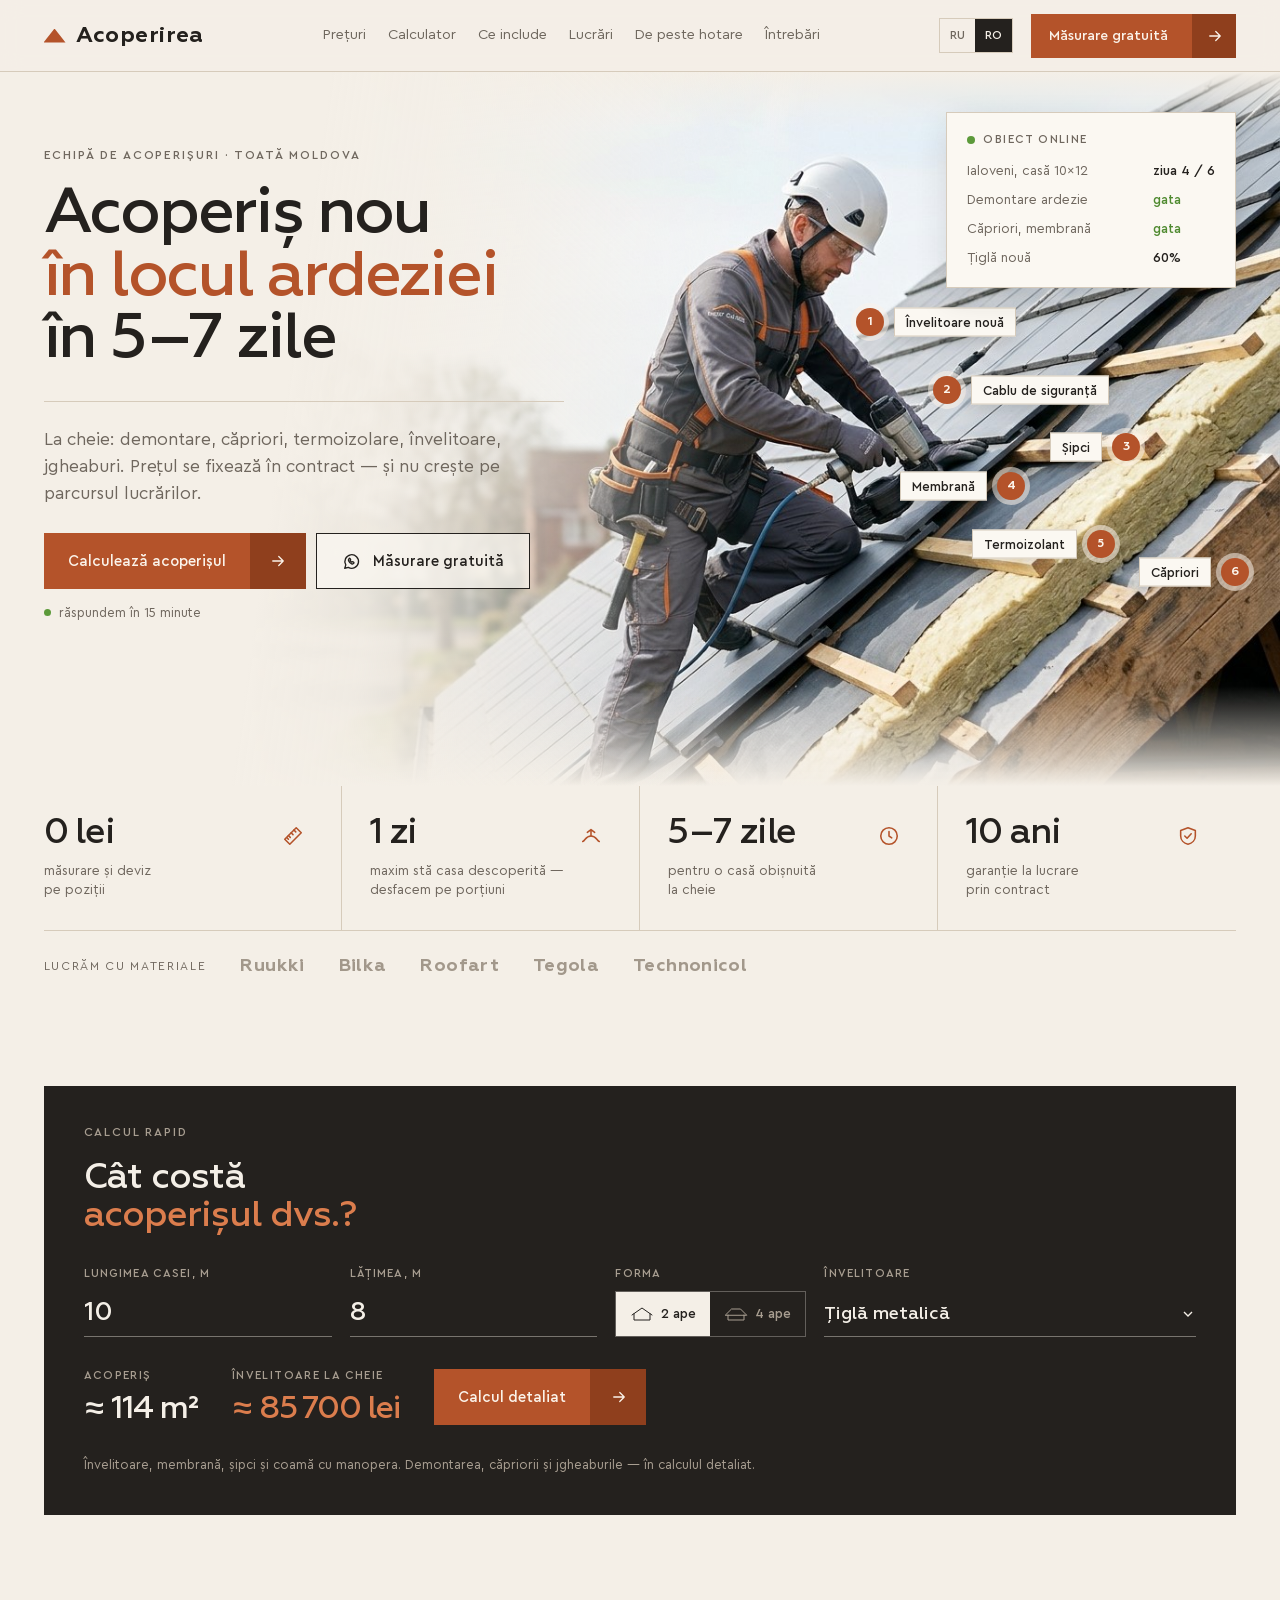
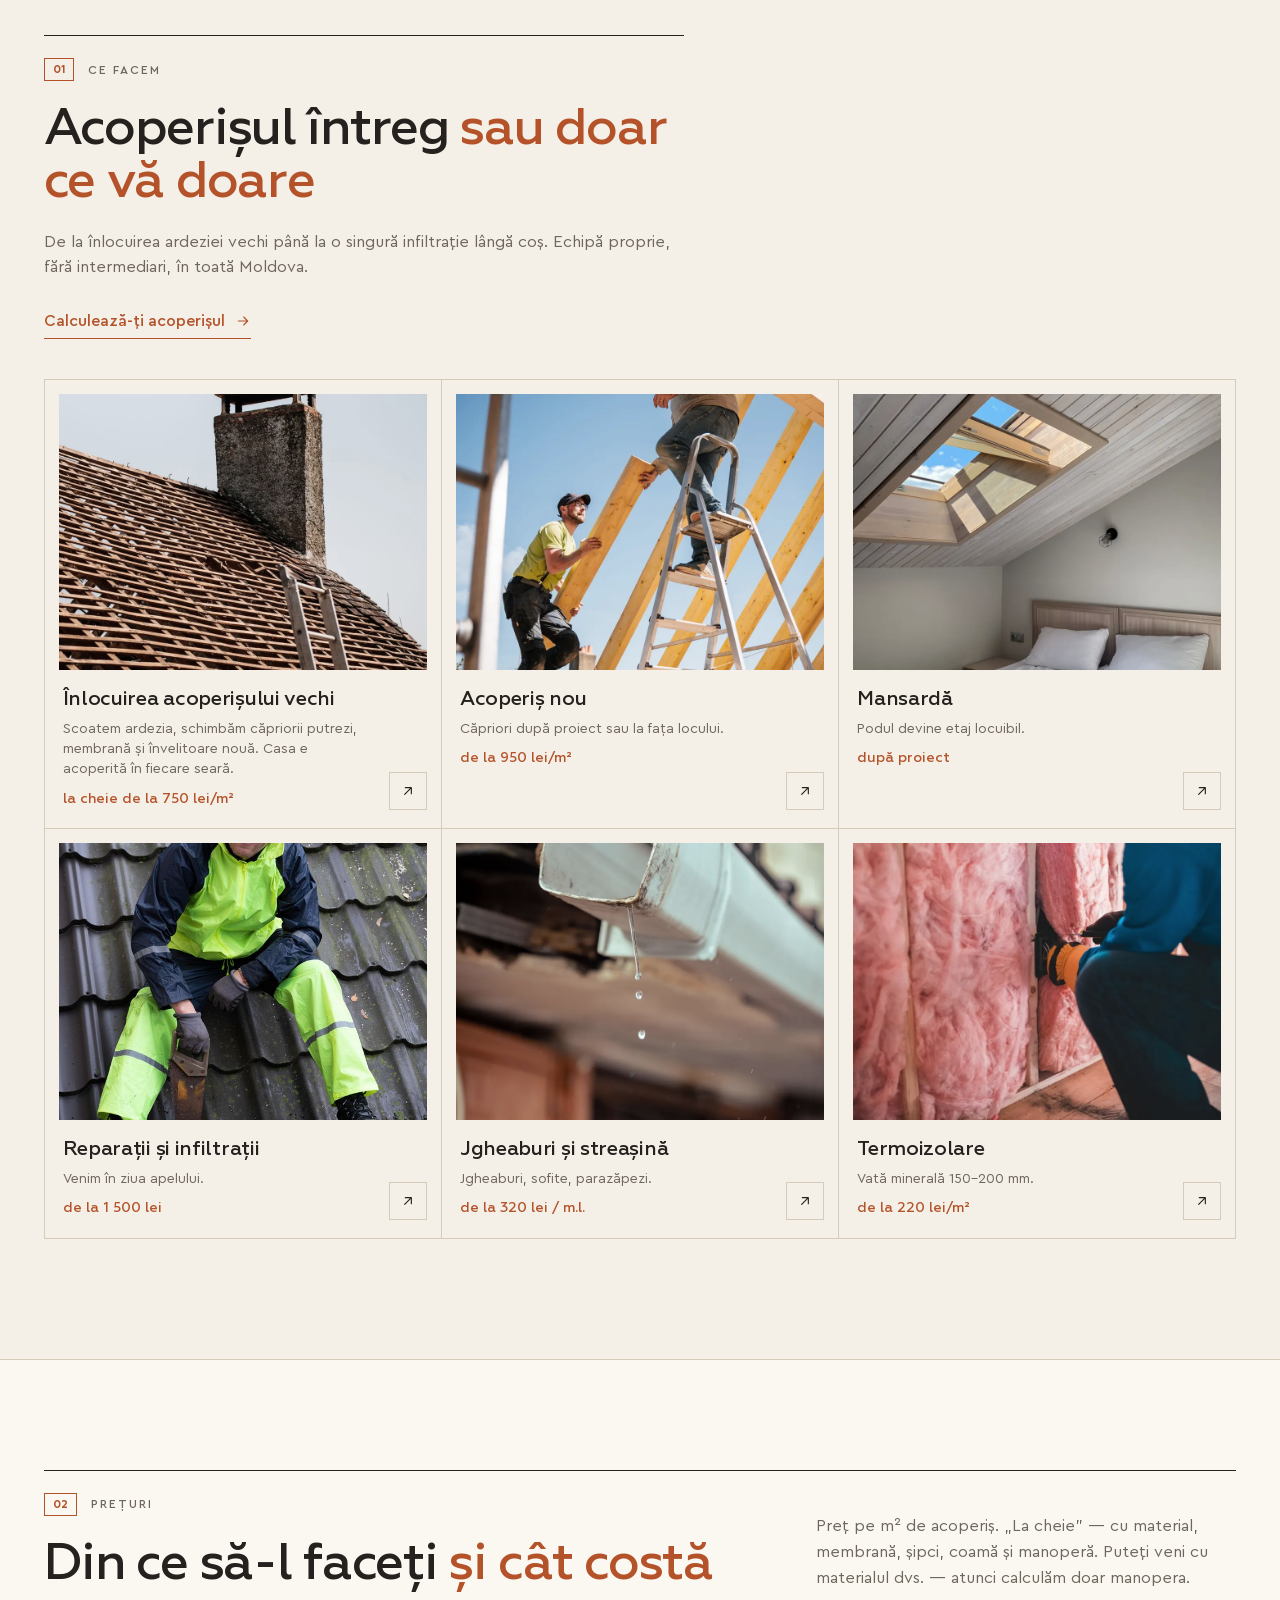
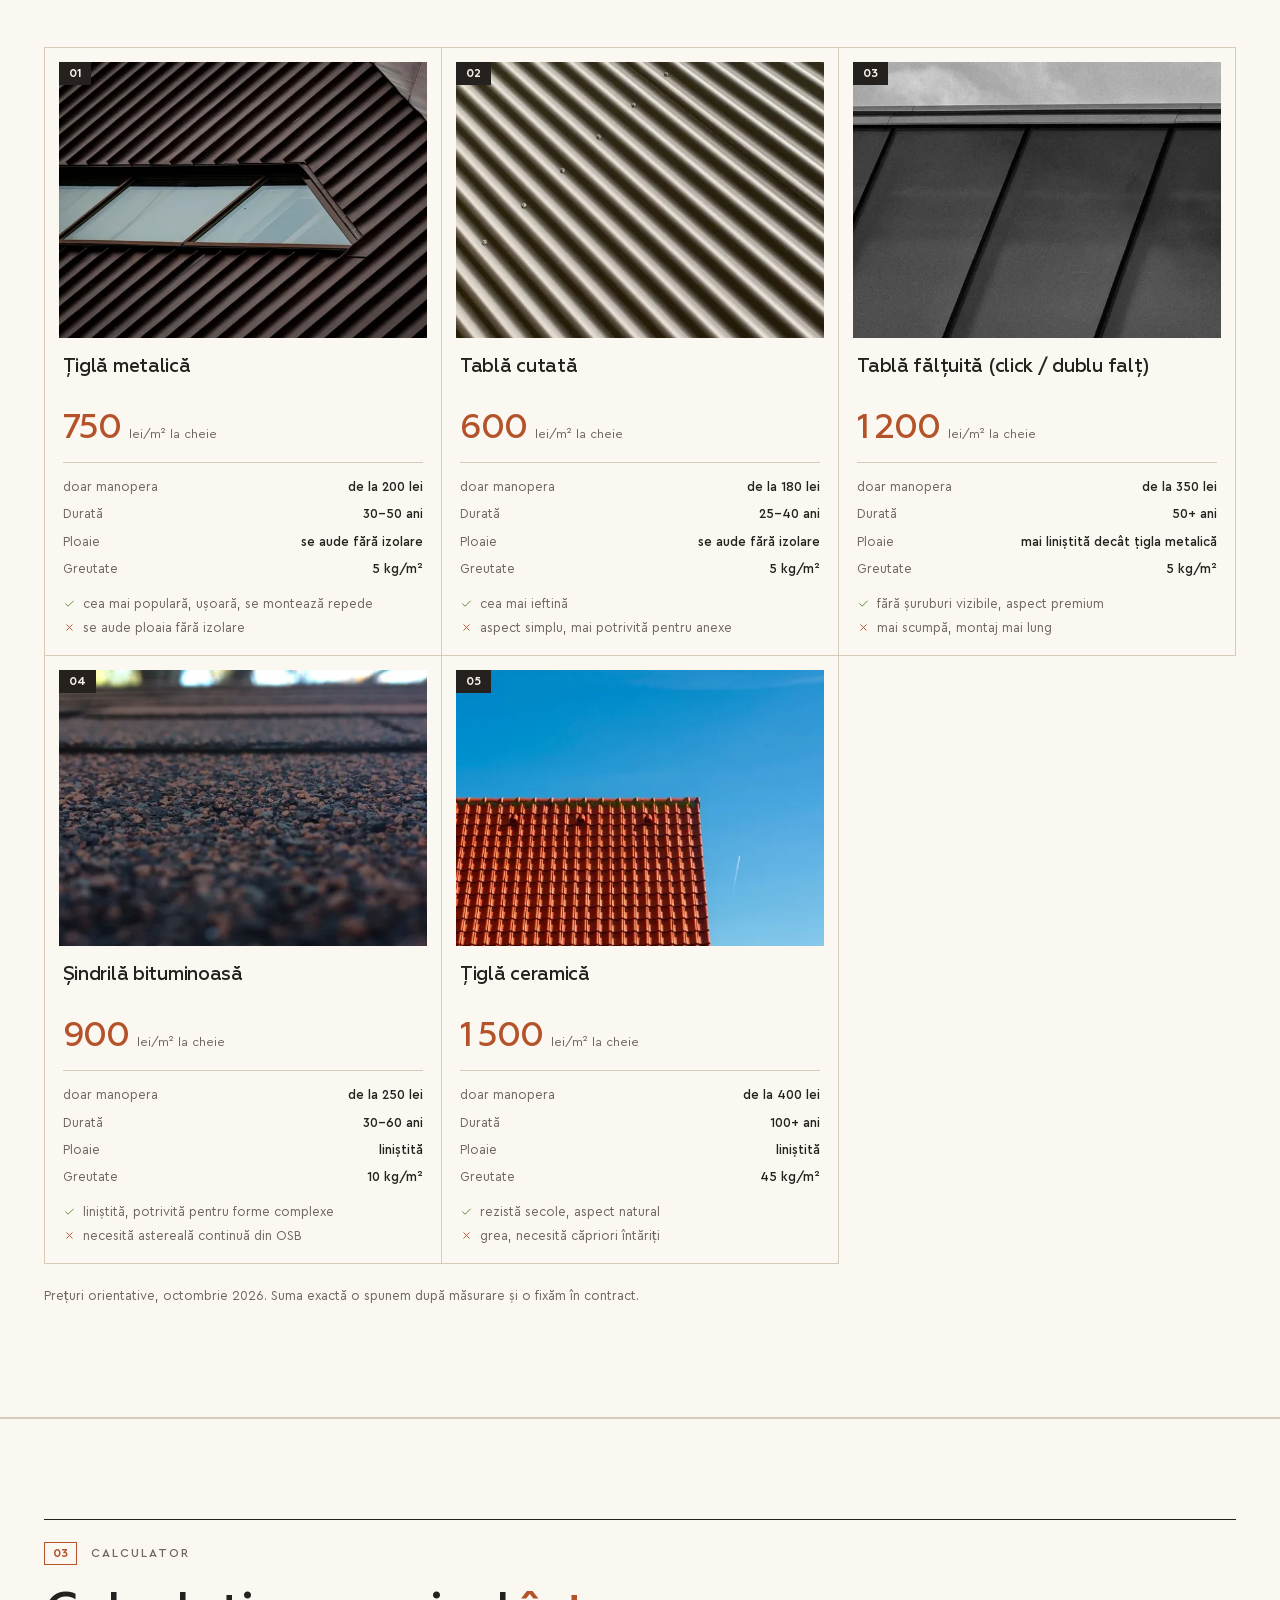
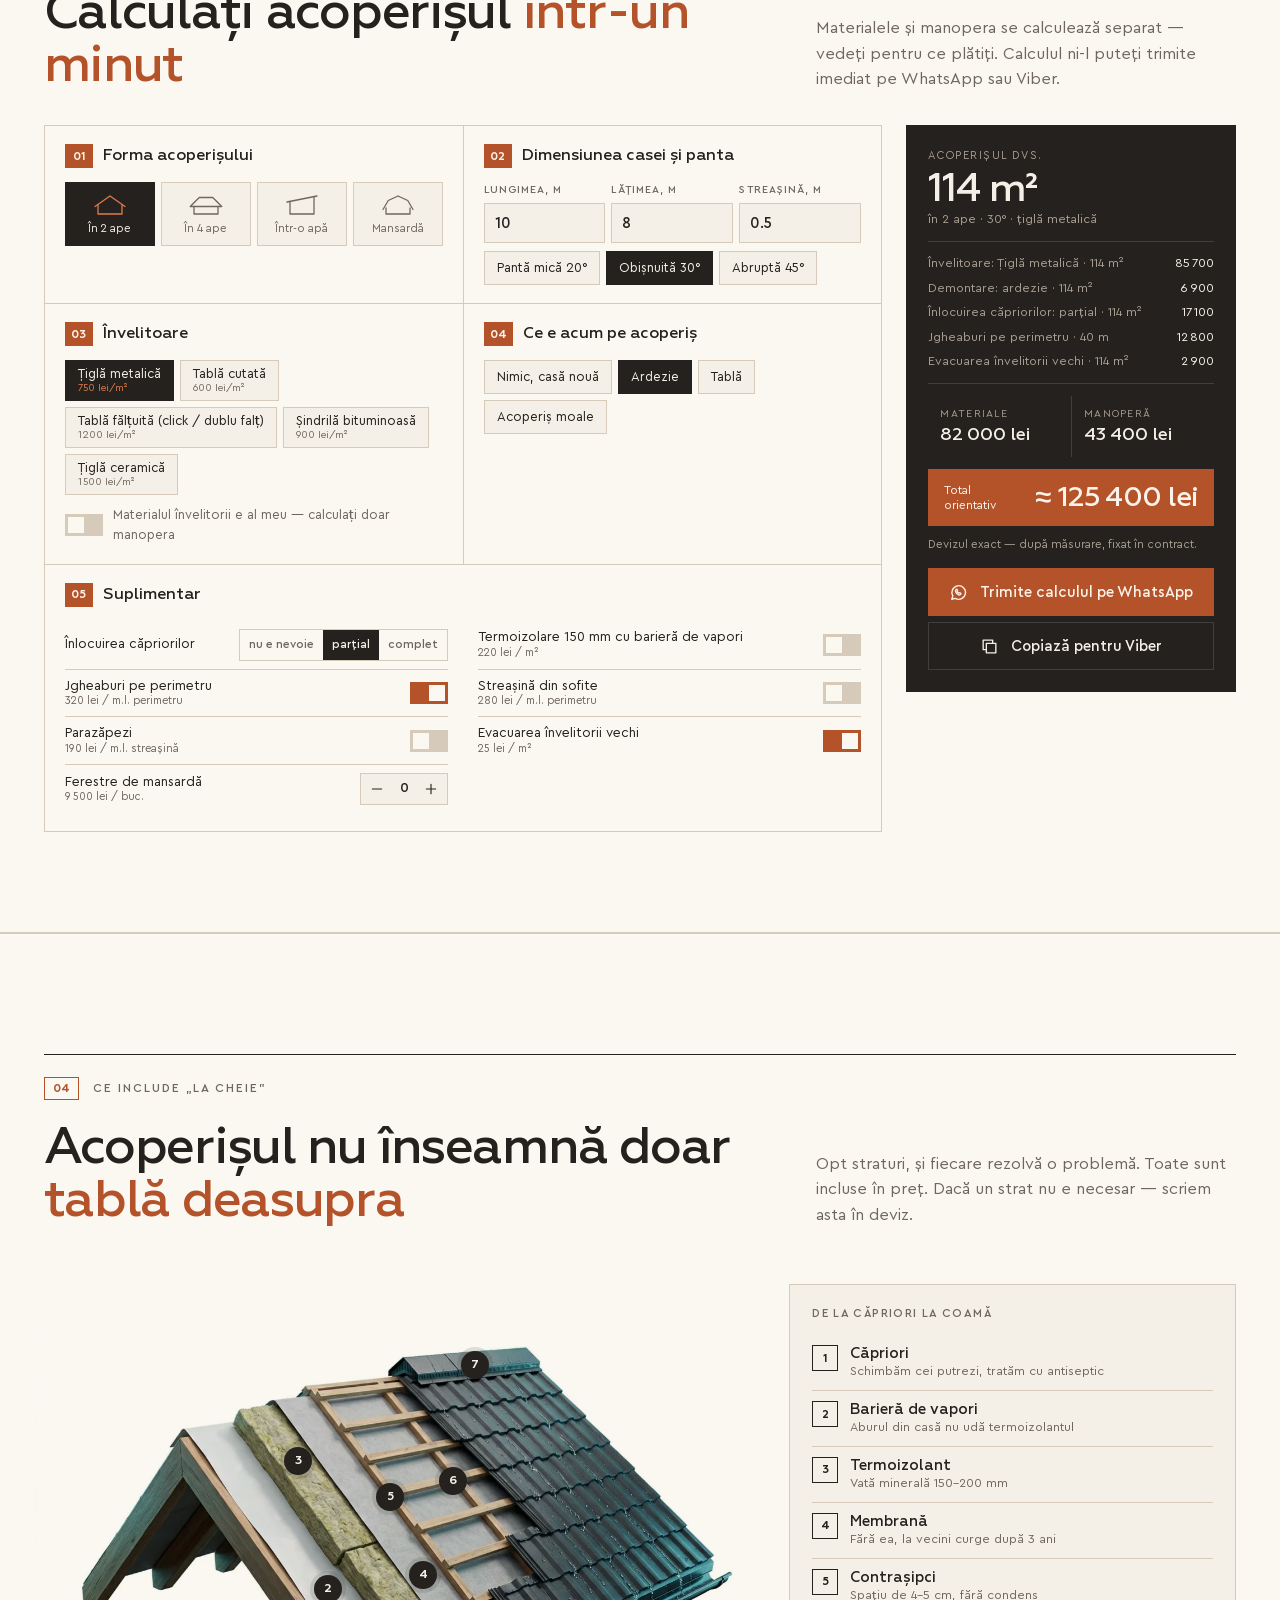
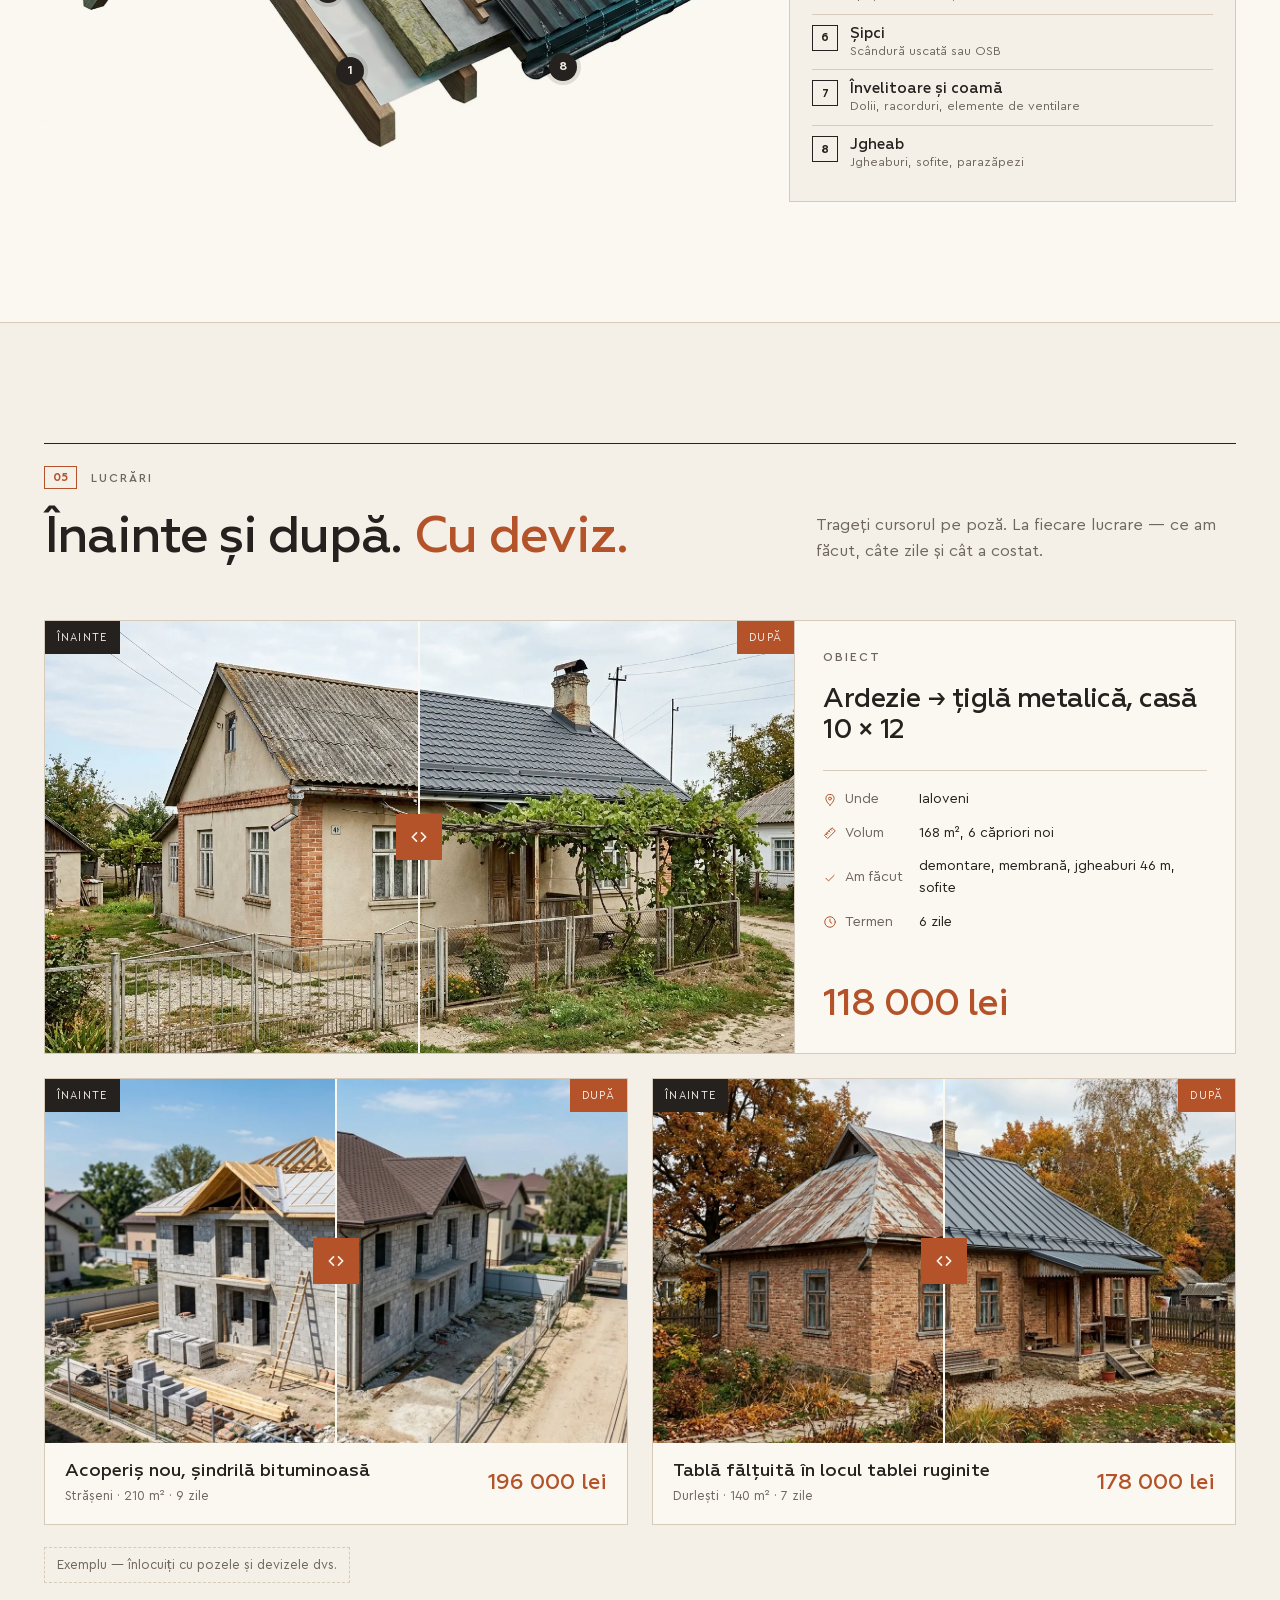
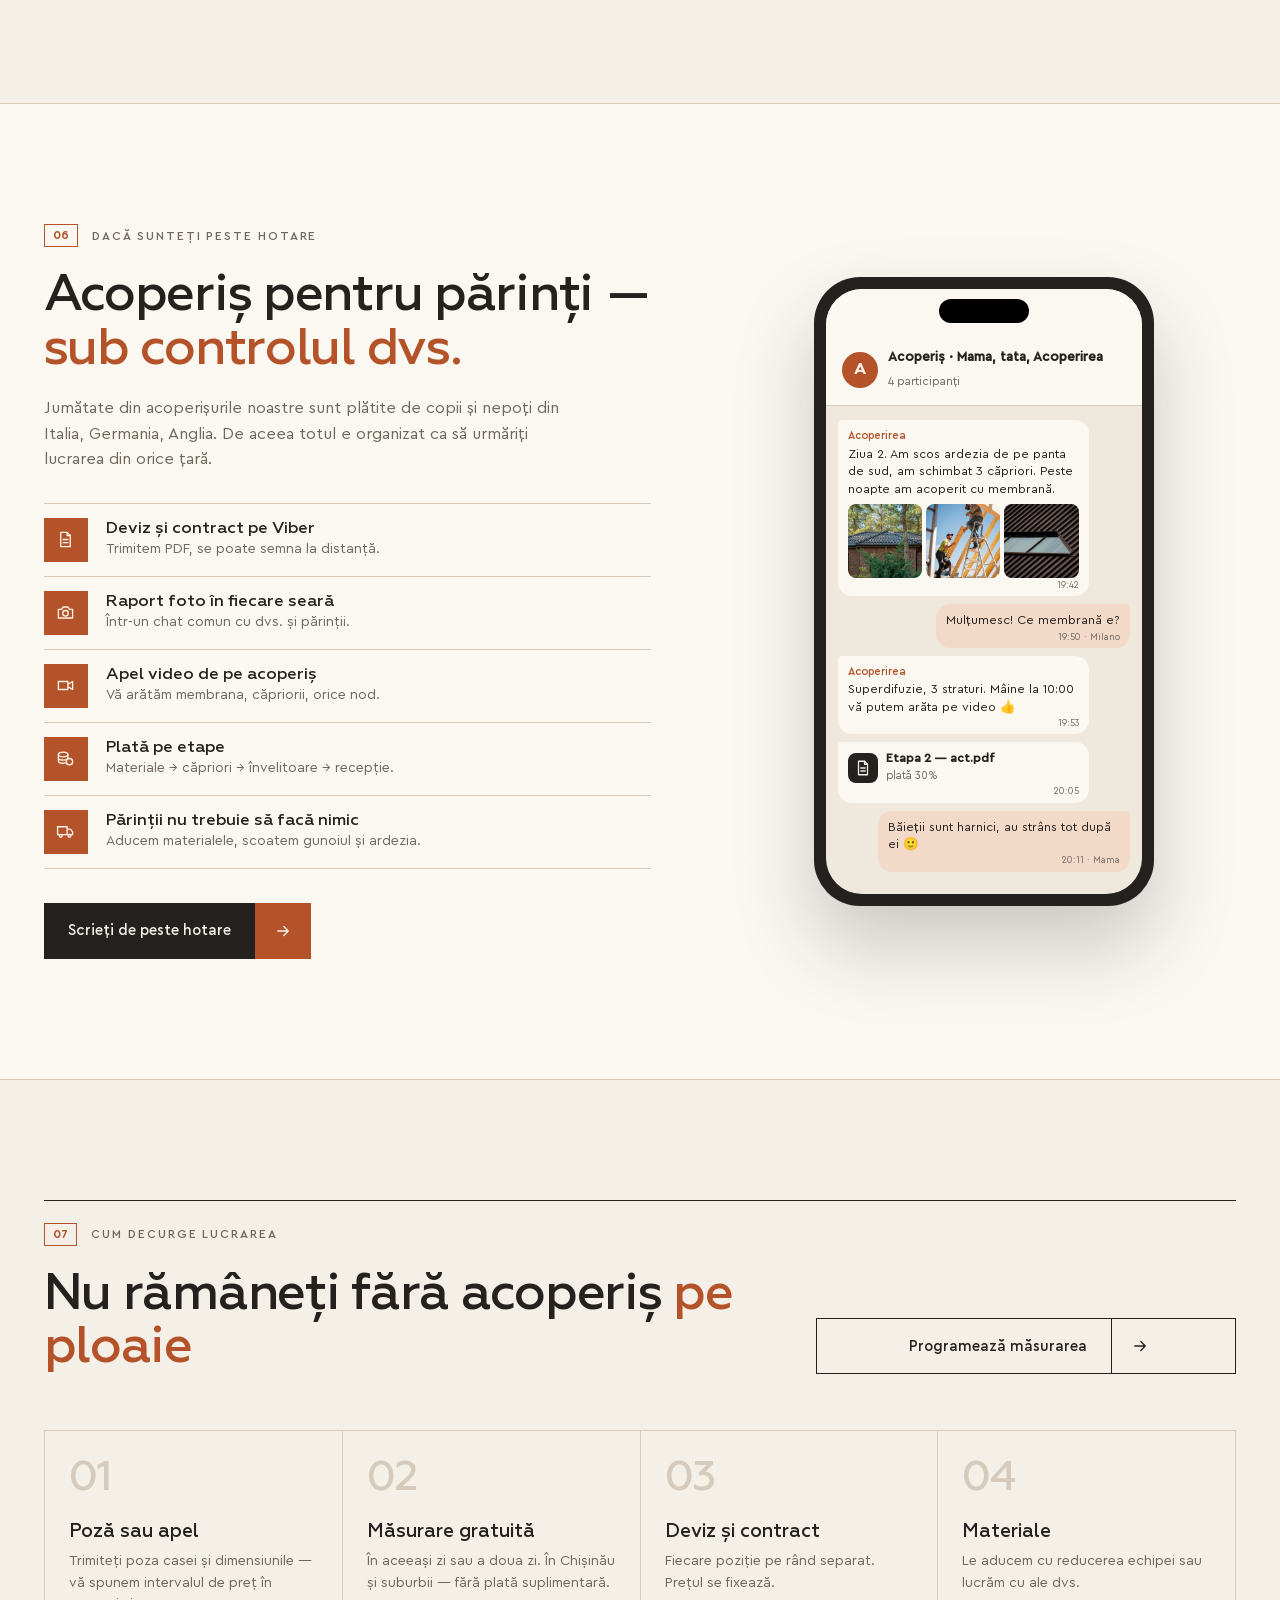
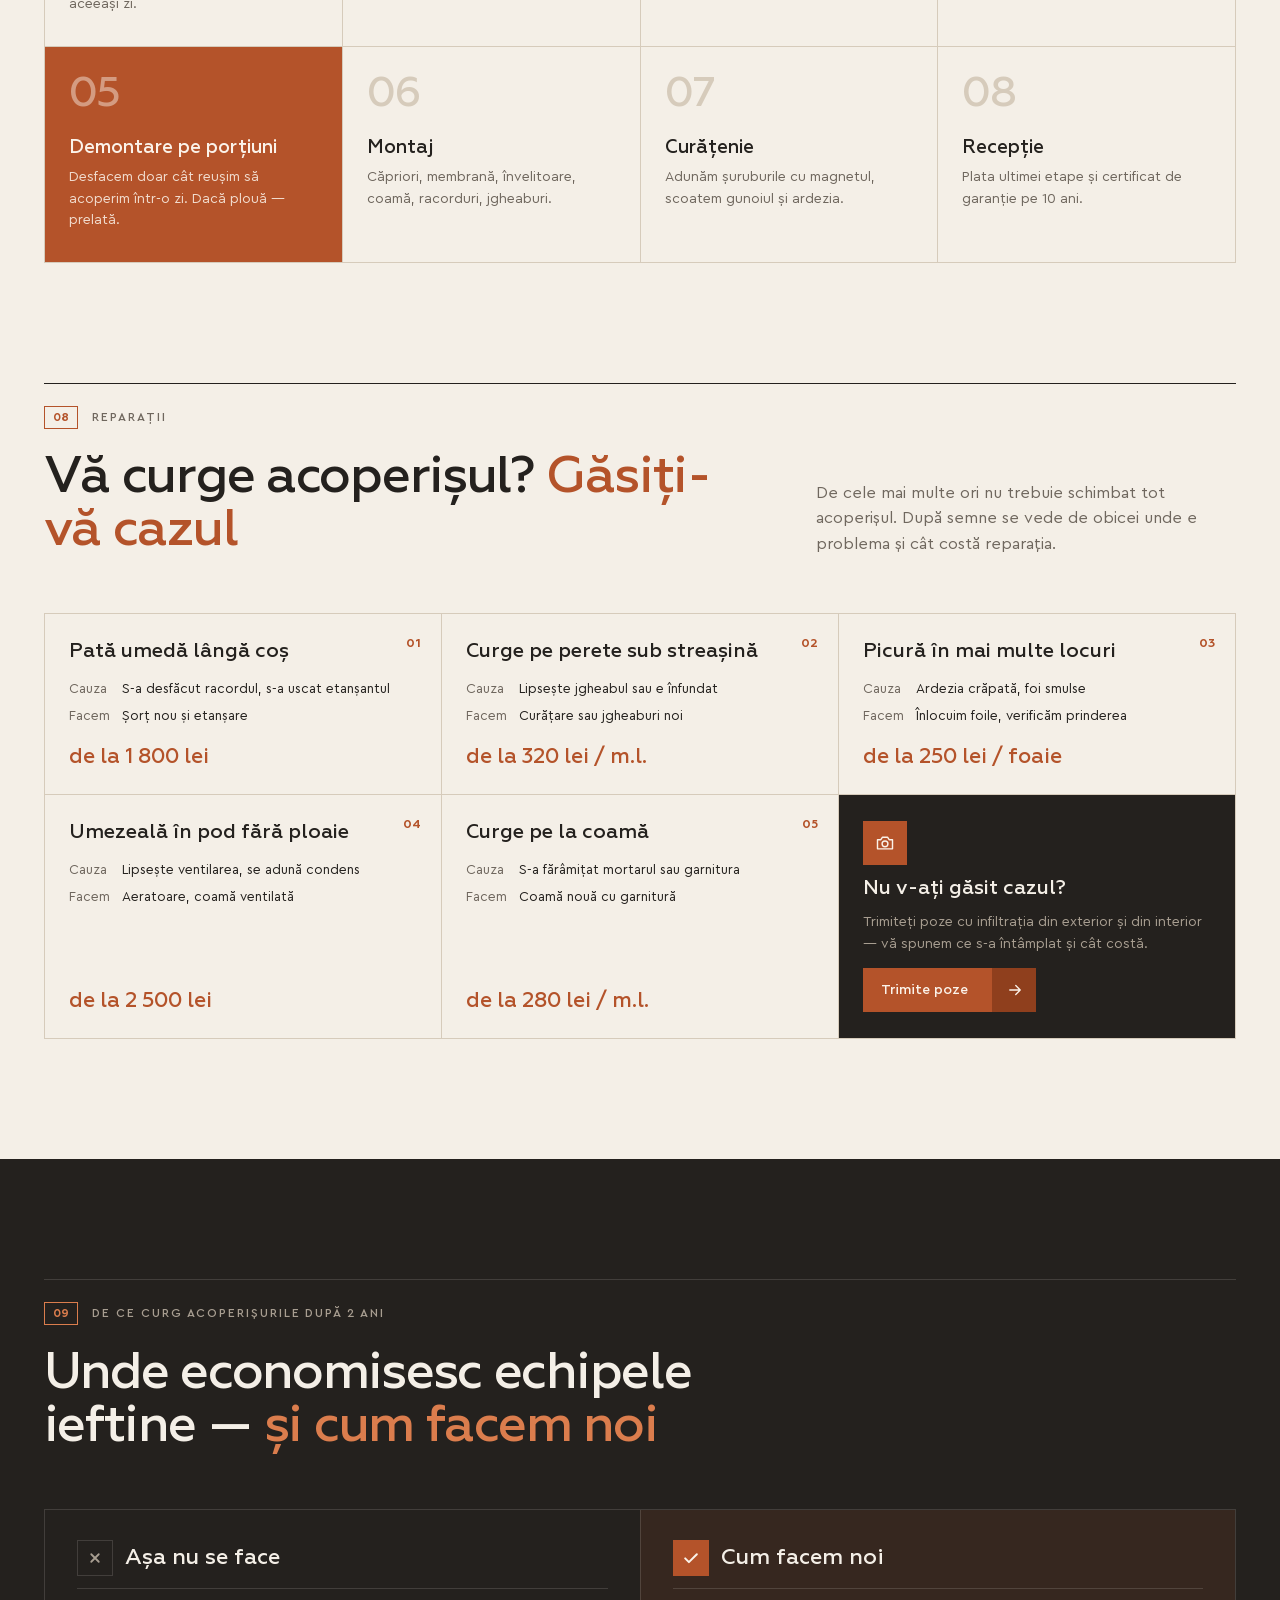
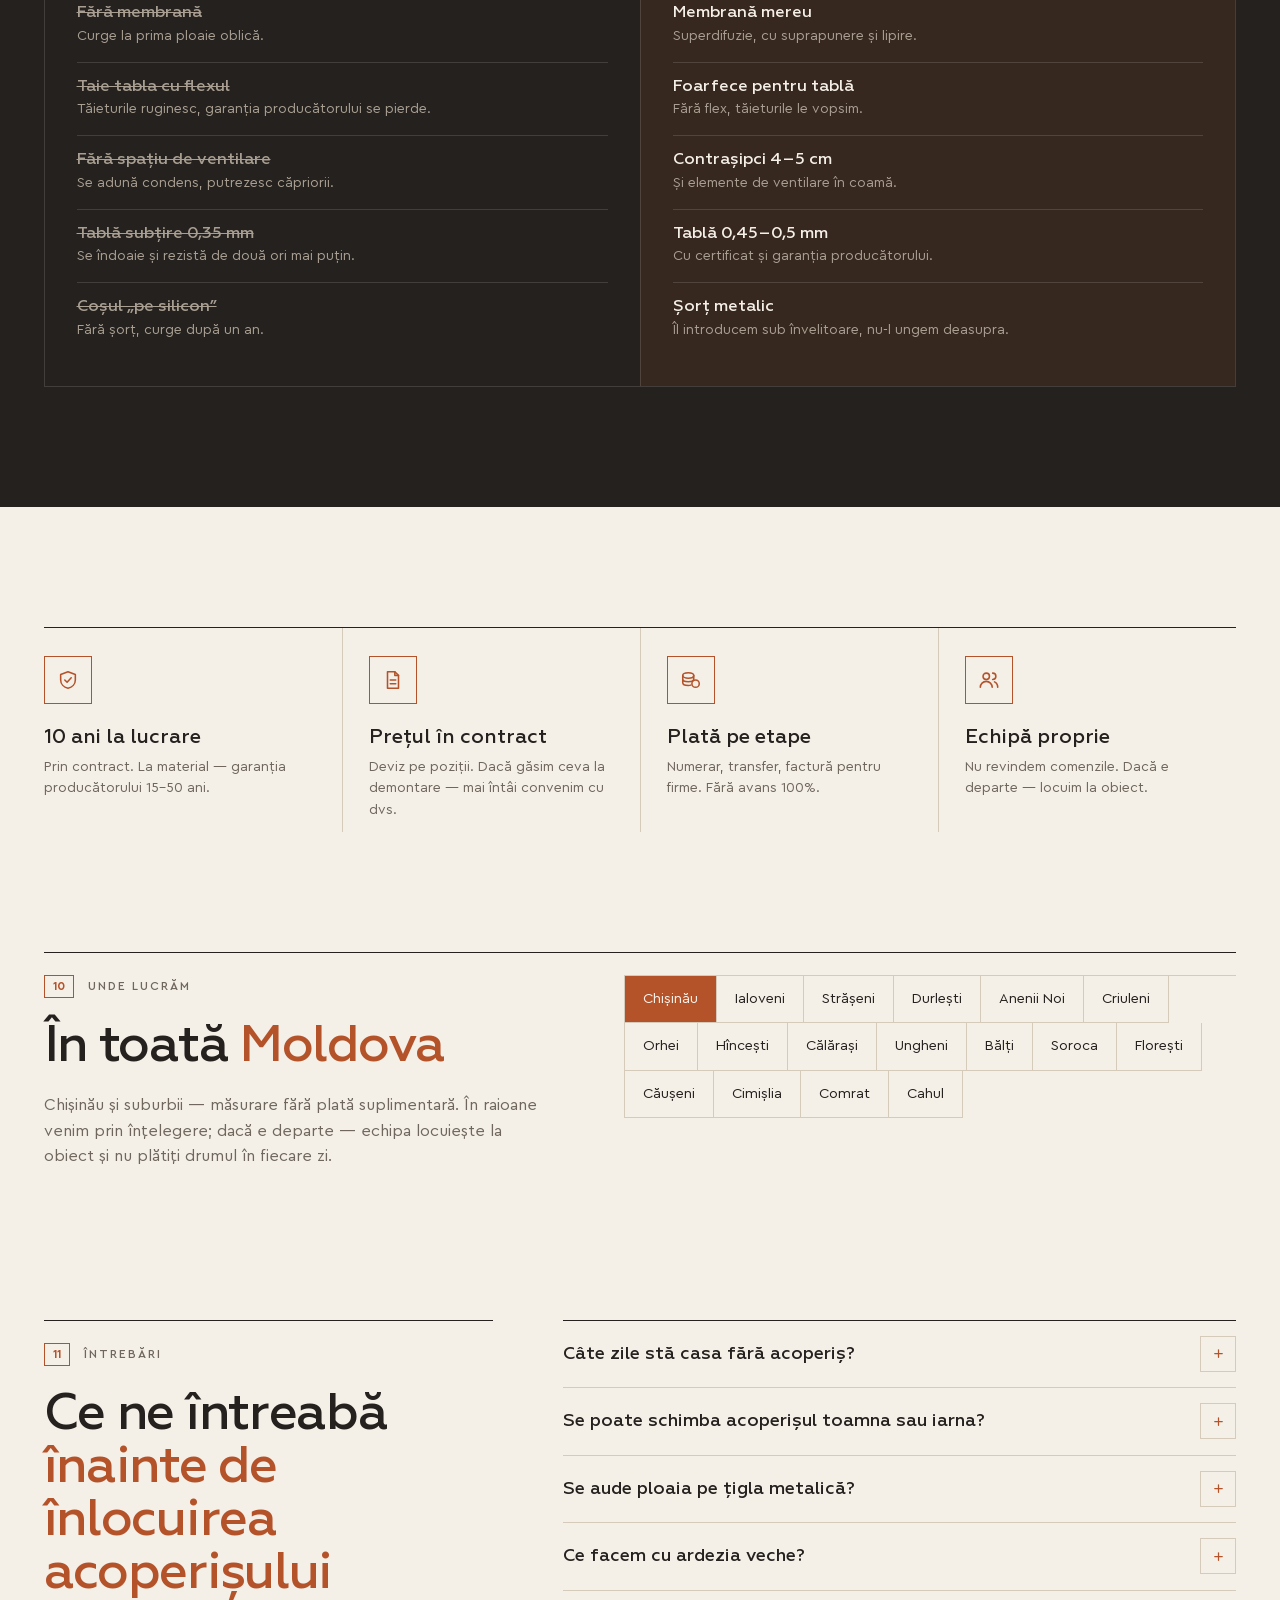
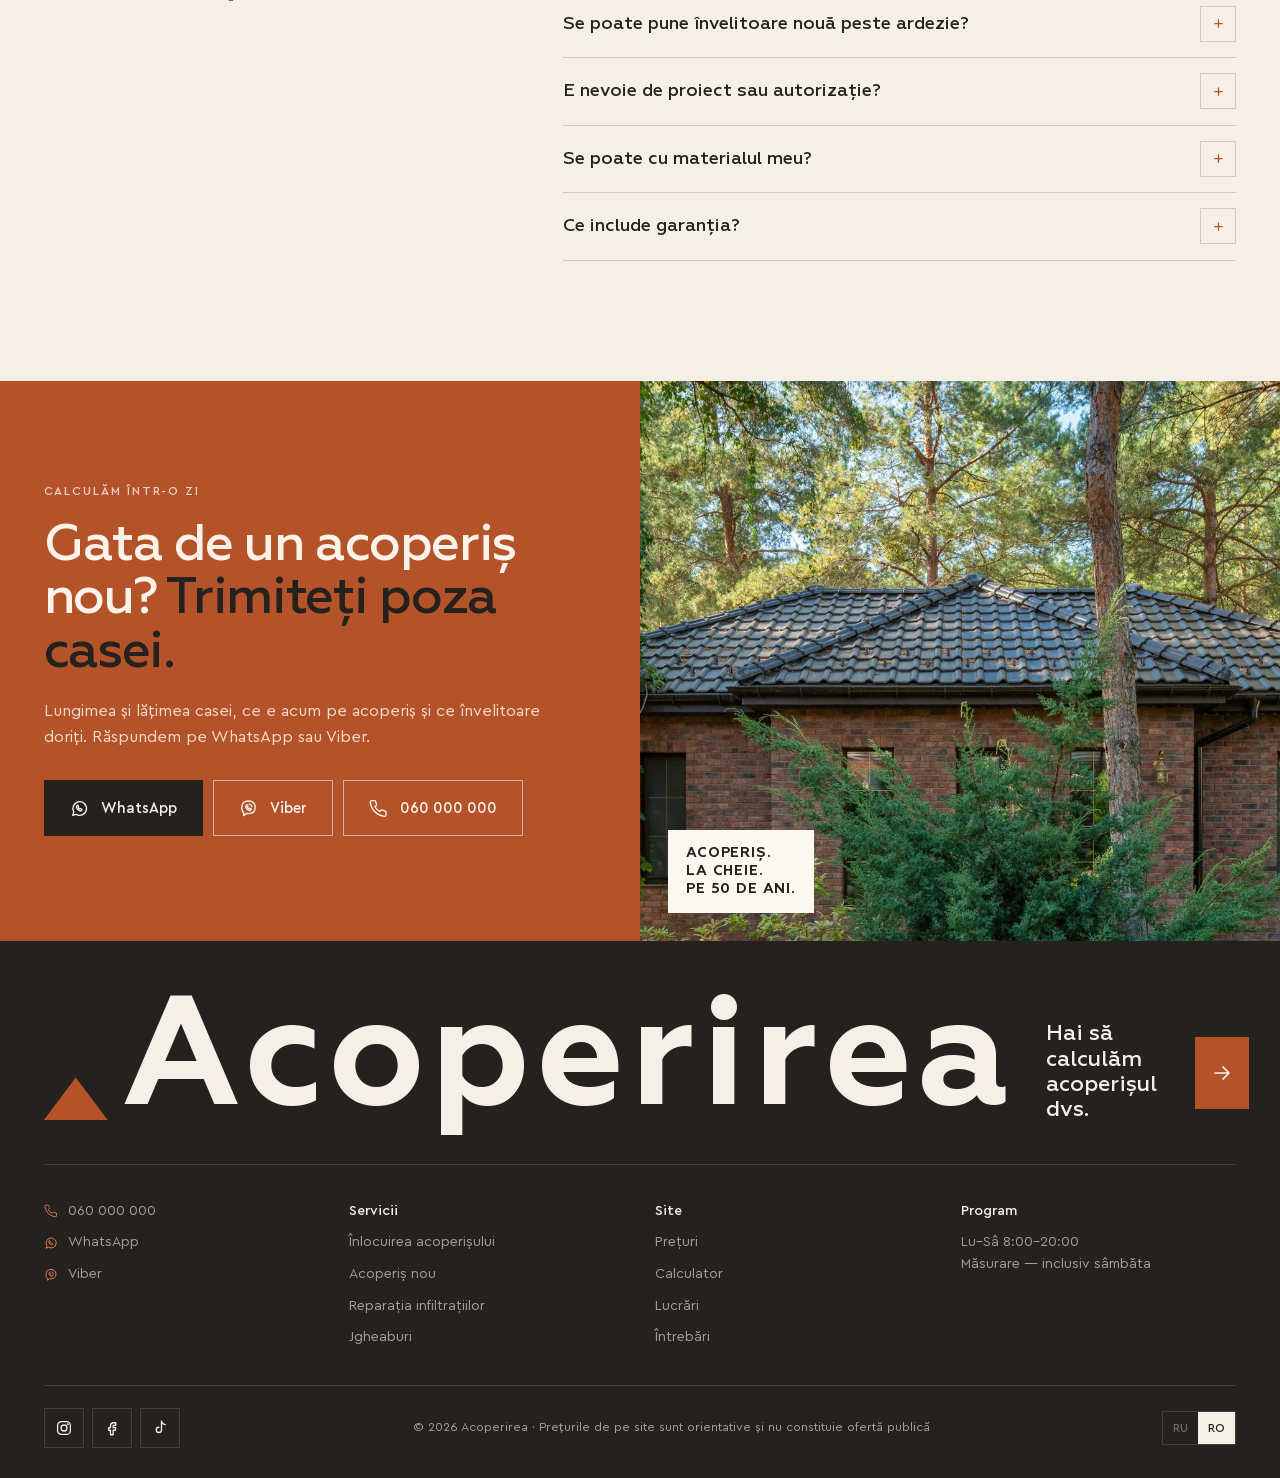
==== commit 739b6a2f: "Add files via upload" ====
--- a/ro.html
+++ b/ro.html
@@ -10,7 +10,7 @@
 <meta property="og:title" content="Acoperiș nou în 5–7 zile — Acoperirea">
 <meta property="og:description" content="Calculați acoperișul pe site: forma, dimensiunea casei, învelitoarea. Preț la cheie în contract, raport foto zilnic, garanție 10 ani.">
 <meta property="og:url" content="https://webonix-md.github.io/krovlya-v2/ro.html">
-<meta property="og:image" content="https://webonix-md.github.io/krovlya-v2/img/og/og-square-ro.jpg">
+<meta property="og:image" content="https://webonix-md.github.io/krovlya-v2/img/og/og-square-ro-2.jpg">
 <meta property="og:image:width" content="1200">
 <meta property="og:image:height" content="1200">
 <meta name="theme-color" content="#F4EFE7">
